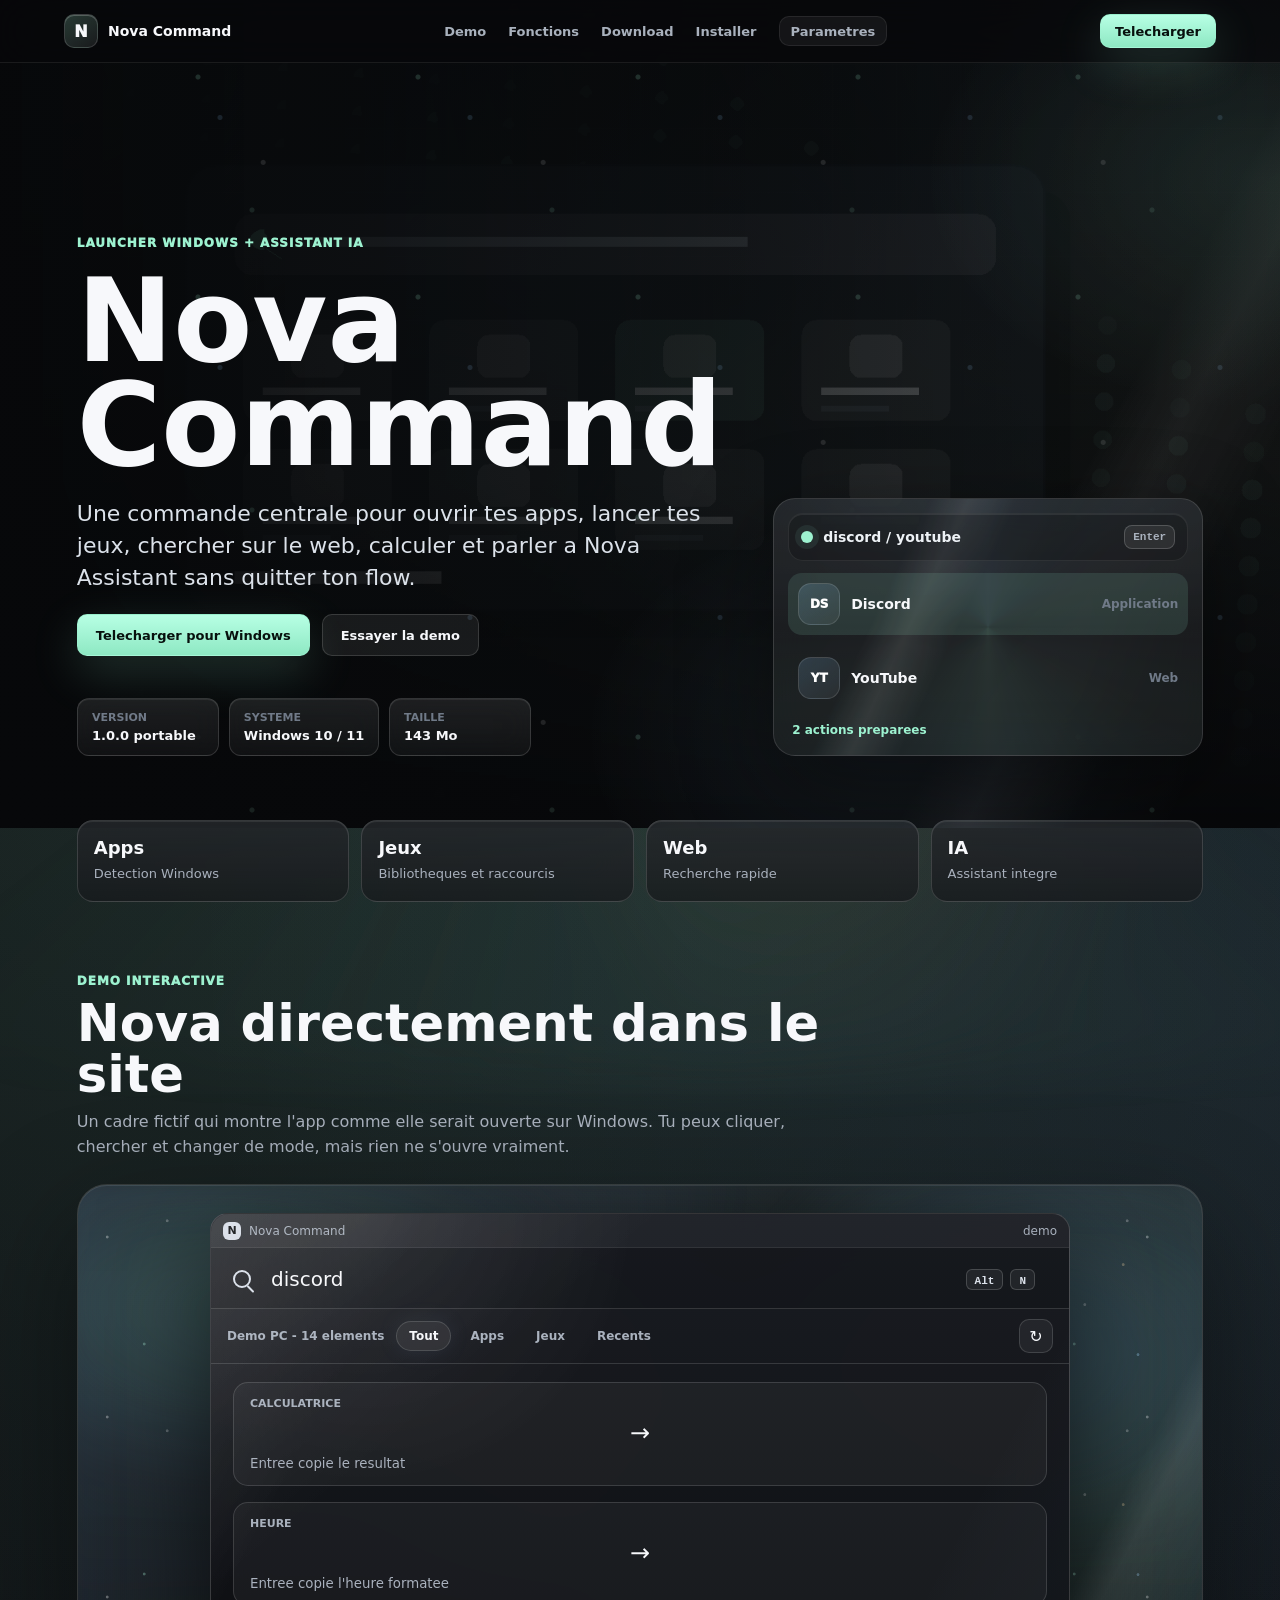
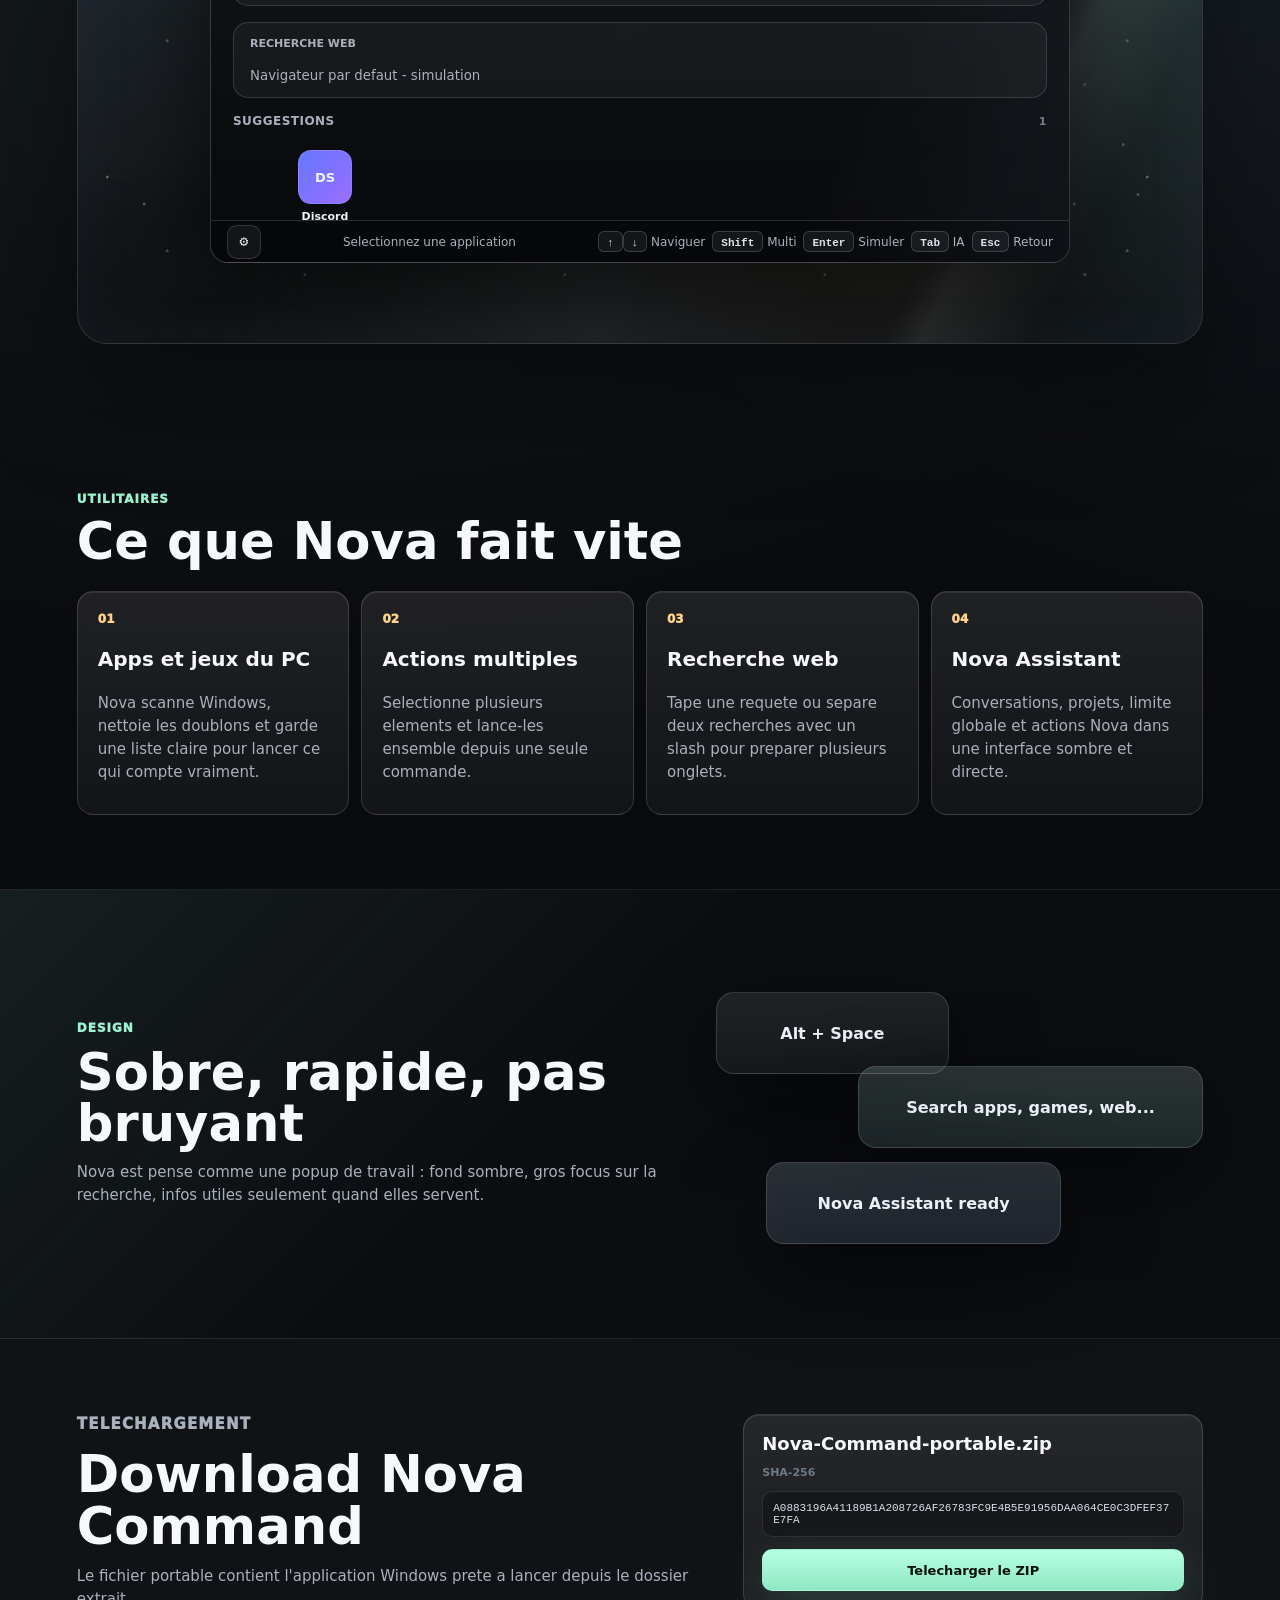
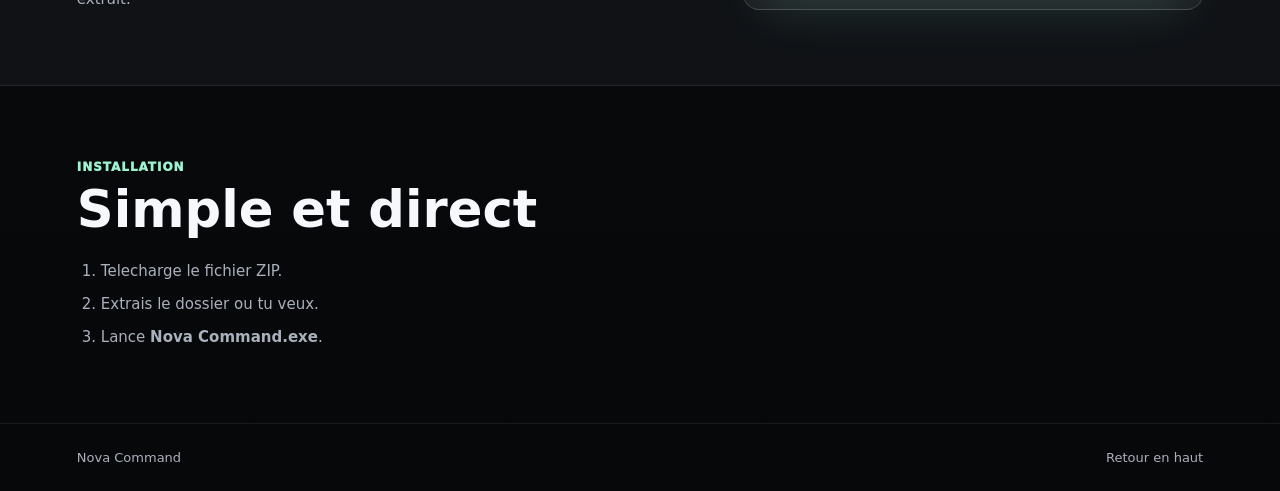
==== index.html @ ee14d62e "Add files via upload" ====
<!doctype html>
<html lang="fr">
  <head>
    <meta charset="utf-8">
    <meta name="viewport" content="width=device-width, initial-scale=1">
    <title>Nova Command - Launcher IA pour Windows</title>
    <meta name="description" content="Telecharge Nova Command, un launcher Windows sombre et rapide avec recherche d'apps, jeux, calculs, web et assistant IA.">
    <meta name="keywords" content="Nova Command, Nova Commande, nova commande, launcher Windows, Raycast Windows, assistant IA Windows, telecharger Nova Command">
    <meta name="author" content="Loic">
    <meta name="robots" content="index, follow">
    <link rel="canonical" href="https://strideur.github.io/">
    <link rel="stylesheet" href="styles.css">
    <meta property="og:type" content="website">
    <meta property="og:title" content="Nova Command - Launcher IA pour Windows">
    <meta property="og:description" content="Un raccourci Windows pour ouvrir tes apps, jeux, recherches web, calculs et commandes IA depuis une interface noire ultra rapide.">
    <meta property="og:image" content="https://strideur.github.io/assets/nova-command-preview.png">
    <meta property="og:url" content="https://strideur.github.io/">
    <meta name="twitter:card" content="summary_large_image">
    <meta name="theme-color" content="#08090b">
    <script type="application/ld+json">
      {
        "@context": "https://schema.org",
        "@type": "SoftwareApplication",
        "name": "Nova Command",
        "alternateName": "Nova Commande",
        "applicationCategory": "UtilitiesApplication",
        "operatingSystem": "Windows 10, Windows 11",
        "description": "Launcher Windows sombre avec recherche d'applications, jeux, calculatrice, recherche web et assistant IA.",
        "downloadUrl": "https://github.com/strideur/strideur.github.io/releases/download/v1.0.0/Nova-Command-portable.zip",
        "softwareVersion": "1.0.0",
        "author": {
          "@type": "Person",
          "name": "Loic"
        },
        "offers": {
          "@type": "Offer",
          "price": "0",
          "priceCurrency": "EUR"
        }
      }
    </script>
  </head>
  <body>
    <header class="topbar">
      <a class="brand" href="#top" aria-label="Nova Command">
        <span>N</span>
        <strong>Nova Command</strong>
      </a>
      <nav aria-label="Navigation principale">
        <a href="#demo" data-site-i18n="navDemo">Demo</a>
        <a href="#features" data-site-i18n="navFeatures">Fonctions</a>
        <a href="#download" data-site-i18n="navDownload">Download</a>
        <a href="#install" data-site-i18n="navInstall">Installer</a>
        <button id="site-settings-button" class="site-settings-button" type="button" data-site-i18n="navSettings">Parametres</button>
      </nav>
      <a class="top-download" href="https://github.com/strideur/strideur.github.io/releases/download/v1.0.0/Nova-Command-portable.zip" data-site-i18n="topDownload">Telecharger</a>
    </header>

    <aside id="site-settings-panel" class="site-settings-panel" hidden aria-label="Parametres du site">
      <div class="site-settings-card">
        <header>
          <div>
            <strong data-site-i18n="siteSettingsTitle">Parametres du site</strong>
            <span data-site-i18n="siteSettingsSub">Change uniquement la langue du site.</span>
          </div>
          <button id="site-settings-close" type="button" aria-label="Fermer">&times;</button>
        </header>
        <div class="site-language-grid">
          <button class="is-selected" type="button" data-site-locale="fr">Francais <span>FR</span></button>
          <button type="button" data-site-locale="en">English <span>EN</span></button>
          <button type="button" data-site-locale="es">Espanol <span>ES</span></button>
          <button type="button" data-site-locale="de">Deutsch <span>DE</span></button>
          <button type="button" data-site-locale="it">Italiano <span>IT</span></button>
          <button type="button" data-site-locale="pt">Portugues <span>PT</span></button>
          <button type="button" data-site-locale="nl">Nederlands <span>NL</span></button>
        </div>
      </div>
    </aside>

    <main id="top">
      <section class="hero" aria-labelledby="hero-title">
        <img class="hero-image" src="assets/nova-command-preview.png" alt="Apercu de Nova Command sur Windows">
        <div class="hero-shade"></div>
        <div class="hero-grid">
          <div class="hero-content">
            <p class="eyebrow">Launcher Windows + Assistant IA</p>
            <h1 id="hero-title">Nova Command</h1>
            <p class="hero-copy" data-site-i18n="heroCopy">Une commande centrale pour ouvrir tes apps, lancer tes jeux, chercher sur le web, calculer et parler a Nova Assistant sans quitter ton flow.</p>
            <div class="hero-actions">
              <a class="primary-action" href="https://github.com/strideur/strideur.github.io/releases/download/v1.0.0/Nova-Command-portable.zip" data-site-i18n="downloadWindows">Telecharger pour Windows</a>
              <a class="secondary-action" href="#demo" data-site-i18n="tryDemo">Essayer la demo</a>
            </div>
            <dl class="hero-facts" aria-label="Informations de telechargement">
              <div>
                <dt data-site-i18n="factVersion">Version</dt>
                <dd>1.0.0 portable</dd>
              </div>
              <div>
                <dt data-site-i18n="factSystem">Systeme</dt>
                <dd>Windows 10 / 11</dd>
              </div>
              <div>
                <dt data-site-i18n="factSize">Taille</dt>
                <dd>143 Mo</dd>
              </div>
            </dl>
          </div>

          <div class="floating-preview" aria-hidden="true">
            <div class="preview-search">
              <span></span>
              <p>discord / youtube</p>
              <kbd>Enter</kbd>
            </div>
            <div class="preview-row active">
              <i>DS</i>
              <strong>Discord</strong>
              <small>Application</small>
            </div>
            <div class="preview-row">
              <i>YT</i>
              <strong>YouTube</strong>
              <small>Web</small>
            </div>
            <div class="preview-note">2 actions preparees</div>
          </div>
        </div>
      </section>

      <section class="trust-strip" aria-label="Points forts">
        <div>
          <strong>Apps</strong>
          <span>Detection Windows</span>
        </div>
        <div>
          <strong>Jeux</strong>
          <span>Bibliotheques et raccourcis</span>
        </div>
        <div>
          <strong>Web</strong>
          <span>Recherche rapide</span>
        </div>
        <div>
          <strong>IA</strong>
          <span>Assistant integre</span>
        </div>
      </section>

      <section id="demo" class="demo-section" aria-labelledby="demo-title">
        <div class="section-heading">
          <p class="eyebrow">Demo interactive</p>
          <h2 id="demo-title" data-site-i18n="demoTitle">Nova directement dans le site</h2>
          <p data-site-i18n="demoBody">Un cadre fictif qui montre l'app comme elle serait ouverte sur Windows. Tu peux cliquer, chercher et changer de mode, mais rien ne s'ouvre vraiment.</p>
        </div>

        <div class="nova-live-demo" id="nova-demo" data-theme="graphite">
          <main class="launcher mock-launcher" aria-label="Nova Command demo">
            <header class="windowbar">
              <div class="window-title">
                <span class="mark">N</span>
                <span>Nova Command</span>
              </div>
              <span class="drag-hint">demo</span>
            </header>

            <section class="searchbar">
              <span class="search-glyph" aria-hidden="true"></span>
              <input id="demo-search" type="search" autocomplete="off" spellcheck="false" value="discord" aria-label="Rechercher dans la demo">
              <button id="demo-ai-provider" class="ai-provider-button" type="button" hidden>
                <span>Modele IA</span>
                <strong>Nova Assistant</strong>
              </button>
              <span class="shortcut-keys"><kbd>Alt</kbd><kbd>N</kbd></span>
            </section>

            <nav class="toolbar" aria-label="Filtres demo">
              <div id="demo-status" class="status">Demo PC - 24 elements</div>
              <div class="tabs">
                <button class="tab is-active" type="button" data-view="all">Tout</button>
                <button class="tab" type="button" data-view="app">Apps</button>
                <button class="tab" type="button" data-view="game">Jeux</button>
                <button class="tab" type="button" data-view="recent">Recents</button>
              </div>
              <button id="demo-refresh" class="refresh" type="button" title="Rescanner la demo" aria-label="Rescanner">&#8635;</button>
            </nav>

            <section class="content">
              <div id="demo-calc-card" class="answer-card calc-card" hidden>
                <span class="answer-kicker" data-demo-i18n="calculator">Calculator</span>
                <div class="answer-row">
                  <strong id="demo-calc-expression"></strong>
                  <span>&rarr;</span>
                  <strong id="demo-calc-result"></strong>
                </div>
                <small data-demo-i18n="calcHint">Entree copie le resultat</small>
              </div>

              <div id="demo-time-card" class="answer-card time-card" hidden>
                <span class="answer-kicker" data-demo-i18n="timeTitle">Heure</span>
                <div class="answer-row">
                  <strong id="demo-time-expression"></strong>
                  <span>&rarr;</span>
                  <strong id="demo-time-result"></strong>
                </div>
                <small data-demo-i18n="timeHint">Entree copie l'heure formatee</small>
              </div>

              <button id="demo-web-card" class="answer-card web-card" type="button" hidden>
                <span class="answer-kicker" data-demo-i18n="webSearch">Recherche web</span>
                <strong id="demo-web-query"></strong>
                <small data-demo-i18n="webBrowser">Navigateur par defaut - simulation</small>
              </button>

              <section id="demo-ai-panel" class="ai-panel" hidden>
                <header class="ai-panel-header">
                  <div>
                    <span class="answer-kicker" data-demo-i18n="aiMode">Mode IA</span>
                    <strong data-demo-i18n="aiIntro">Parle a Nova Assistant</strong>
                  </div>
                  <button id="demo-ai-reset" type="button" data-demo-i18n="newChat">Nouvelle discussion</button>
                </header>
                <div class="ai-workspace">
                  <aside class="ai-conversations" aria-label="Conversations demo">
                    <div class="ai-conversations-header">
                      <strong data-demo-i18n="projects">Projets</strong>
                      <button type="button">+</button>
                    </div>
                    <div class="ai-conversation-list">
                      <button class="ai-conversation is-active" type="button">
                        <strong>Demo Nova</strong>
                        <small>30j restants</small>
                      </button>
                      <button class="ai-conversation" type="button">
                        <strong>Actions web</strong>
                        <small>28j restants</small>
                      </button>
                    </div>
                  </aside>
                  <div id="demo-ai-messages" class="ai-messages" aria-live="polite">
                    <article class="ai-message assistant">
                      <strong>NOVA ASSISTANT</strong>
                      <p data-demo-i18n="aiWelcome">Je peux simuler l'ouverture d'apps, les recherches web et les reglages, sans toucher a ton PC.</p>
                    </article>
                  </div>
                </div>
                <div class="ai-limit ai-limit-floating">
                  <i aria-hidden="true"></i>
                  <span>Limite <strong>12/60</strong></span>
                </div>
              </section>

              <div id="demo-sections" class="sections"></div>
            </section>

            <footer class="bottombar">
              <button id="demo-settings-button" class="settings-button" title="Parametres" aria-label="Parametres" type="button">&#9881;</button>
              <span id="demo-selection-hint" data-demo-i18n="select">Selectionnez une application</span>
              <span class="bottombar-hints">
                <span><kbd>&uarr;</kbd><kbd>&darr;</kbd> Naviguer</span>
                <span><kbd>Shift</kbd> Multi</span>
                <span><kbd>Enter</kbd> Simuler</span>
                <span><kbd>Tab</kbd> IA</span>
                <span><kbd>Esc</kbd> Retour</span>
              </span>
              <span class="ai-bottombar-hints">
                <span>Ask AI <kbd>Enter</kbd></span>
                <span class="hint-separator">|</span>
                <span>Actions <kbd>Ctrl</kbd><kbd>K</kbd></span>
              </span>
            </footer>
          </main>

          <aside id="demo-settings-panel" class="settings-panel" hidden aria-label="Parametres demo">
            <nav class="settings-sidebar">
              <div class="settings-brand">
                <span class="mark">N</span>
                <div>
                  <strong>Parametres</strong>
                  <span>Nova Command</span>
                </div>
              </div>
              <button class="settings-nav-item is-active" data-settings-section="appearance" type="button">
                <span>Apparence</span>
                <small data-demo-i18n="appearanceSmall">Fond, cartes, icones</small>
              </button>
              <button class="settings-nav-item" data-settings-section="shortcuts" type="button">
                <span>Raccourcis</span>
                <small data-demo-i18n="shortcutsSmall">Ouverture et actions</small>
              </button>
              <button class="settings-nav-item" data-settings-section="language" type="button">
                <span>Langue</span>
                <small data-demo-i18n="languageSmall">Pays et traduction</small>
              </button>
            </nav>

            <section class="settings-main">
              <header class="settings-header">
                <div>
                  <strong id="demo-settings-title">Apparence</strong>
                  <span id="demo-settings-subtitle">Ajuste le style de cette demo.</span>
                </div>
                <button id="demo-settings-close" class="settings-close" aria-label="Fermer" type="button">&times;</button>
              </header>

              <div class="settings-page is-active" data-settings-page="appearance">
                <section class="settings-block">
                  <h2>Fond de la fenetre</h2>
                  <p>Ces reglages changent vraiment la demo, comme dans Nova.</p>
                  <div class="swatch-grid">
                    <button class="swatch-tile is-selected" style="--swatch:#101114" data-demo-theme="graphite" type="button">
                      <span></span>
                      <strong>Graphite</strong>
                    </button>
                    <button class="swatch-tile" style="--swatch:#111827" data-demo-theme="midnight" type="button">
                      <span></span>
                      <strong>Noir bleu</strong>
                    </button>
                    <button class="swatch-tile" style="--swatch:#171717" data-demo-theme="matte" type="button">
                      <span></span>
                      <strong>Mat</strong>
                    </button>
                  </div>
                </section>

                <section class="settings-block">
                  <h2>Cartes des applications</h2>
                  <div class="setting-row">
                    <label>Taille des icones</label>
                    <input id="demo-icon-size" type="range" min="46" max="72" value="54" aria-label="Taille des icones demo">
                  </div>
                  <div class="setting-row">
                    <label>Densite</label>
                    <div class="segmented">
                      <button data-demo-density="compact" type="button">Compact</button>
                      <button class="is-selected" data-demo-density="normal" type="button">Normal</button>
                      <button data-demo-density="large" type="button">Large</button>
                    </div>
                  </div>
                </section>
              </div>

              <div class="settings-page" data-settings-page="shortcuts">
                <section class="settings-block">
                  <h2>Ouverture rapide</h2>
                  <div class="shortcut-list">
                    <div><span>Afficher / masquer Nova</span><span class="shortcut-keys"><kbd>Alt</kbd><kbd>N</kbd></span><button type="button">Demo</button></div>
                    <div><span>Ouvrir la selection</span><span class="shortcut-keys"><kbd>Enter</kbd></span><button type="button">Demo</button></div>
                    <div><span>Retour accueil</span><span class="shortcut-keys"><kbd>Esc</kbd></span><button type="button">Demo</button></div>
                  </div>
                </section>
              </div>

              <div class="settings-page" data-settings-page="language">
                <section class="settings-block">
                  <h2 data-demo-i18n="autoLanguage">Langue automatique</h2>
                  <p id="demo-detected-language" data-demo-i18n="detectedLanguage">Langue detectee : Francais</p>
                  <button class="language-system-button is-selected" type="button" data-demo-locale="fr" data-demo-i18n="useSystemLanguage">Utiliser la langue du systeme</button>
                </section>
                <section class="settings-block">
                  <h2 data-demo-i18n="chooseLanguage">Choisir une langue</h2>
                  <input id="demo-language-search" class="language-search" type="search" autocomplete="off" spellcheck="false" placeholder="Rechercher une langue..." data-demo-placeholder="languageSearch">
                  <div id="demo-language-list" class="language-list" role="listbox" aria-label="Langues demo"></div>
                </section>
              </div>
            </section>
          </aside>

          <div id="demo-toast" class="toast" role="status" aria-live="polite"></div>
        </div>
      </section>

      <section id="features" class="section">
        <div class="section-heading">
          <p class="eyebrow">Utilitaires</p>
          <h2>Ce que Nova fait vite</h2>
        </div>
        <div class="feature-grid">
          <article>
            <span>01</span>
            <h3>Apps et jeux du PC</h3>
            <p>Nova scanne Windows, nettoie les doublons et garde une liste claire pour lancer ce qui compte vraiment.</p>
          </article>
          <article>
            <span>02</span>
            <h3>Actions multiples</h3>
            <p>Selectionne plusieurs elements et lance-les ensemble depuis une seule commande.</p>
          </article>
          <article>
            <span>03</span>
            <h3>Recherche web</h3>
            <p>Tape une requete ou separe deux recherches avec un slash pour preparer plusieurs onglets.</p>
          </article>
          <article>
            <span>04</span>
            <h3>Nova Assistant</h3>
            <p>Conversations, projets, limite globale et actions Nova dans une interface sombre et directe.</p>
          </article>
        </div>
      </section>

      <section class="showcase">
        <div class="showcase-copy">
          <p class="eyebrow">Design</p>
          <h2>Sobre, rapide, pas bruyant</h2>
          <p>Nova est pense comme une popup de travail : fond sombre, gros focus sur la recherche, infos utiles seulement quand elles servent.</p>
        </div>
        <div class="showcase-stack" aria-hidden="true">
          <div class="mini-panel panel-a">Alt + Space</div>
          <div class="mini-panel panel-b">Search apps, games, web...</div>
          <div class="mini-panel panel-c">Nova Assistant ready</div>
        </div>
      </section>

      <section id="download" class="download-band">
        <div>
          <p class="eyebrow">Telechargement</p>
          <h2>Download Nova Command</h2>
          <p>Le fichier portable contient l'application Windows prete a lancer depuis le dossier extrait.</p>
        </div>
        <div class="download-panel">
          <strong>Nova-Command-portable.zip</strong>
          <span>SHA-256</span>
          <code>A0883196A41189B1A208726AF26783FC9E4B5E91956DAA064CE0C3DFEF37E7FA</code>
          <a class="primary-action" href="https://github.com/strideur/strideur.github.io/releases/download/v1.0.0/Nova-Command-portable.zip">Telecharger le ZIP</a>
        </div>
      </section>

      <section id="install" class="section install">
        <div class="section-heading">
          <p class="eyebrow">Installation</p>
          <h2>Simple et direct</h2>
        </div>
        <ol>
          <li>Telecharge le fichier ZIP.</li>
          <li>Extrais le dossier ou tu veux.</li>
          <li>Lance <strong>Nova Command.exe</strong>.</li>
        </ol>
      </section>
    </main>

    <footer>
      <span>Nova Command</span>
      <a href="#top">Retour en haut</a>
    </footer>

    <script src="demo.js"></script>
  </body>
</html>
---- styles.css ----
:root {
  color-scheme: dark;
  --bg: #07080a;
  --bg-soft: #0d0f13;
  --panel: rgba(255, 255, 255, 0.065);
  --panel-strong: rgba(255, 255, 255, 0.11);
  --line: rgba(255, 255, 255, 0.14);
  --line-soft: rgba(255, 255, 255, 0.08);
  --text: #f7f8fb;
  --muted: #a9b1bd;
  --dim: #707a88;
  --mint: #9df2d0;
  --cyan: #8ecaff;
  --warm: #ffd38a;
  --danger: #ff7e9b;
  --shadow: 0 28px 90px rgba(0, 0, 0, 0.45);
}

* {
  box-sizing: border-box;
}

html {
  scroll-behavior: smooth;
}

body {
  margin: 0;
  overflow-x: hidden;
  background:
    radial-gradient(circle at 14% 12%, rgba(157, 242, 208, 0.14), transparent 31%),
    radial-gradient(circle at 86% 18%, rgba(142, 202, 255, 0.12), transparent 30%),
    linear-gradient(180deg, #08090b 0%, #0b0c10 46%, #07080a 100%);
  background-size: 150% 150%, 140% 140%, 100% 100%;
  color: var(--text);
  font-family: Inter, ui-sans-serif, system-ui, -apple-system, BlinkMacSystemFont, "Segoe UI", sans-serif;
  animation: siteAmbientShift 22s ease-in-out infinite alternate;
}

body::before {
  position: fixed;
  inset: 0;
  z-index: -1;
  pointer-events: none;
  content: "";
  background-image:
    linear-gradient(rgba(255, 255, 255, 0.025) 1px, transparent 1px),
    linear-gradient(90deg, rgba(255, 255, 255, 0.02) 1px, transparent 1px);
  background-size: 64px 64px;
  mask-image: linear-gradient(180deg, black, transparent 72%);
  animation: siteGridDrift 28s linear infinite;
}

body::after {
  position: fixed;
  inset: -20%;
  z-index: -1;
  pointer-events: none;
  content: "";
  background:
    radial-gradient(circle at 18% 22%, rgba(157, 242, 208, 0.12), transparent 22%),
    radial-gradient(circle at 74% 18%, rgba(142, 202, 255, 0.11), transparent 24%),
    radial-gradient(circle at 62% 72%, rgba(255, 211, 138, 0.08), transparent 24%),
    conic-gradient(from 120deg at 50% 45%, transparent 0deg, rgba(157, 242, 208, 0.06) 54deg, transparent 118deg, rgba(142, 202, 255, 0.07) 194deg, transparent 286deg, rgba(255, 211, 138, 0.05) 330deg, transparent 360deg);
  filter: blur(34px) saturate(1.22);
  opacity: 0.9;
  animation: siteColorWash 26s ease-in-out infinite alternate;
}

a {
  color: inherit;
  text-decoration: none;
}

button,
input {
  font: inherit;
}

.topbar {
  position: fixed;
  top: 0;
  left: 0;
  z-index: 10;
  display: flex;
  width: 100%;
  align-items: center;
  justify-content: space-between;
  gap: 18px;
  padding: 14px clamp(18px, 5vw, 64px);
  border-bottom: 1px solid rgba(255, 255, 255, 0.08);
  background: rgba(7, 8, 10, 0.72);
  backdrop-filter: blur(22px);
}

.brand,
.topbar nav,
.hero-actions,
.hero-facts,
footer {
  display: flex;
  align-items: center;
}

.brand {
  gap: 10px;
  min-width: max-content;
}

.brand span {
  display: grid;
  width: 34px;
  height: 34px;
  place-items: center;
  border: 1px solid var(--line);
  border-radius: 10px;
  background: linear-gradient(145deg, rgba(157, 242, 208, 0.22), rgba(255, 255, 255, 0.08));
  box-shadow: inset 0 1px rgba(255, 255, 255, 0.22);
  font-weight: 950;
}

.brand strong {
  font-size: 14px;
  letter-spacing: 0;
}

.topbar nav {
  gap: 22px;
  color: var(--muted);
  font-size: 13px;
  font-weight: 760;
}

.topbar nav a {
  transition: color 160ms ease;
}

.topbar nav a:hover {
  color: var(--text);
}

.site-settings-button {
  min-height: 30px;
  border: 1px solid var(--line-soft);
  border-radius: 10px;
  background: rgba(255, 255, 255, 0.055);
  color: var(--muted);
  cursor: pointer;
  padding: 0 11px;
  font-size: 13px;
  font-weight: 760;
}

.site-settings-button:hover,
.site-settings-button.is-active {
  border-color: rgba(157, 242, 208, 0.34);
  background: rgba(157, 242, 208, 0.1);
  color: var(--text);
}

.site-settings-panel {
  position: fixed;
  inset: 0;
  z-index: 30;
  display: grid;
  place-items: start end;
  padding: 74px clamp(18px, 5vw, 64px) 18px;
  background: rgba(0, 0, 0, 0.26);
  backdrop-filter: blur(10px);
}

.site-settings-panel[hidden] {
  display: none;
}

.site-settings-card {
  display: grid;
  width: min(380px, 100%);
  gap: 14px;
  border: 1px solid rgba(255, 255, 255, 0.16);
  border-radius: 18px;
  background:
    linear-gradient(145deg, rgba(255, 255, 255, 0.09), rgba(255, 255, 255, 0.04)),
    rgba(9, 11, 15, 0.94);
  box-shadow: var(--shadow);
  padding: 14px;
}

.site-settings-card header {
  display: flex;
  align-items: center;
  justify-content: space-between;
  gap: 14px;
}

.site-settings-card header div {
  display: grid;
  gap: 4px;
}

.site-settings-card header span {
  color: var(--muted);
  font-size: 12px;
}

.site-settings-card header button {
  display: grid;
  width: 34px;
  height: 34px;
  place-items: center;
  border: 1px solid var(--line);
  border-radius: 10px;
  background: rgba(255, 255, 255, 0.055);
  color: var(--text);
  cursor: pointer;
  font-size: 20px;
}

.site-language-grid {
  display: grid;
  gap: 8px;
}

.site-language-grid button {
  display: grid;
  grid-template-columns: minmax(0, 1fr) 34px;
  align-items: center;
  min-height: 42px;
  border: 1px solid rgba(255, 255, 255, 0.09);
  border-radius: 12px;
  background: rgba(255, 255, 255, 0.045);
  color: var(--text);
  cursor: pointer;
  padding: 0 11px;
  text-align: left;
  font-weight: 820;
}

.site-language-grid span {
  color: var(--muted);
  font-size: 11px;
  text-align: right;
}

.site-language-grid button:hover,
.site-language-grid button.is-selected {
  border-color: rgba(157, 242, 208, 0.36);
  background: rgba(157, 242, 208, 0.1);
}

.top-download,
.primary-action,
.secondary-action {
  display: inline-flex;
  align-items: center;
  justify-content: center;
  min-height: 42px;
  border-radius: 10px;
  font-size: 13px;
  font-weight: 860;
  transition: transform 160ms ease, border-color 160ms ease, background 160ms ease;
}

.top-download:hover,
.primary-action:hover,
.secondary-action:hover {
  transform: translateY(-1px);
}

.top-download,
.primary-action {
  border: 1px solid rgba(157, 242, 208, 0.62);
  background: linear-gradient(180deg, #b7ffe4, #8ee8c3);
  color: #07100d;
  box-shadow: 0 16px 48px rgba(157, 242, 208, 0.18);
}

.top-download {
  min-height: 34px;
  padding: 0 14px;
}

.hero {
  position: relative;
  display: grid;
  min-height: 92vh;
  overflow: hidden;
  align-items: end;
  padding: 110px clamp(18px, 6vw, 80px) 56px;
}

.hero::before,
.hero::after {
  position: absolute;
  inset: 0;
  pointer-events: none;
  content: "";
}

.hero::before {
  z-index: 1;
  background:
    radial-gradient(520px 360px at 82% 18%, rgba(157, 242, 208, 0.16), transparent 64%),
    radial-gradient(460px 340px at 58% 74%, rgba(142, 202, 255, 0.14), transparent 66%),
    linear-gradient(118deg, transparent 0 38%, rgba(255, 255, 255, 0.09) 40%, transparent 43% 100%);
  background-size: 120% 120%, 120% 120%, 240% 100%;
  mix-blend-mode: screen;
  opacity: 0.56;
  animation: heroColorBreath 16s ease-in-out infinite alternate, heroShineSweep 9s ease-in-out infinite;
}

.hero::after {
  z-index: 1;
  background:
    radial-gradient(circle at 90% 35%, rgba(157, 242, 208, 0.42) 0 2px, transparent 3px),
    radial-gradient(circle at 88% 47%, rgba(142, 202, 255, 0.35) 0 2px, transparent 3px),
    radial-gradient(circle at 94% 58%, rgba(255, 255, 255, 0.28) 0 2px, transparent 3px),
    radial-gradient(circle at 84% 70%, rgba(157, 242, 208, 0.28) 0 2px, transparent 3px),
    linear-gradient(126deg, transparent 0 65%, rgba(157, 242, 208, 0.18) 66%, transparent 68% 100%);
  background-size: 220px 220px, 250px 250px, 280px 280px, 300px 300px, 260% 100%;
  opacity: 0.38;
  mix-blend-mode: screen;
  animation: heroParticlesDrift 20s linear infinite, heroMeteorSweep 8s ease-in-out infinite;
}

.hero-image {
  position: absolute;
  inset: 0;
  width: 100%;
  height: 100%;
  object-fit: cover;
  object-position: center;
  opacity: 0.52;
  filter: saturate(1.08) contrast(1.08);
}

.hero-shade {
  position: absolute;
  inset: 0;
  background:
    linear-gradient(90deg, rgba(7, 8, 10, 0.98) 0%, rgba(7, 8, 10, 0.74) 46%, rgba(7, 8, 10, 0.38) 100%),
    linear-gradient(0deg, rgba(7, 8, 10, 0.98) 0%, transparent 42%);
}

.hero-grid {
  position: relative;
  z-index: 2;
  display: grid;
  grid-template-columns: minmax(0, 760px) minmax(320px, 480px);
  gap: clamp(24px, 5vw, 72px);
  align-items: end;
}

.hero-content {
  display: grid;
  gap: 20px;
}

.eyebrow {
  margin: 0;
  color: var(--mint);
  font-size: 12px;
  font-weight: 930;
  letter-spacing: 0.08em;
  text-transform: uppercase;
}

h1,
h2,
h3,
p {
  margin: 0;
}

h1 {
  max-width: 860px;
  font-size: clamp(58px, 9vw, 122px);
  line-height: 0.9;
  letter-spacing: 0;
}

.hero-copy {
  max-width: 660px;
  color: #dce2ea;
  font-size: clamp(17px, 2vw, 22px);
  line-height: 1.46;
}

.hero-actions {
  flex-wrap: wrap;
  gap: 12px;
}

.primary-action,
.secondary-action {
  padding: 0 18px;
}

.secondary-action {
  border: 1px solid var(--line);
  background: rgba(255, 255, 255, 0.07);
  color: var(--text);
}

.secondary-action:hover {
  border-color: rgba(255, 255, 255, 0.24);
  background: rgba(255, 255, 255, 0.1);
}

.hero-facts {
  flex-wrap: wrap;
  gap: 10px;
  padding-top: 6px;
}

.hero-facts div,
.trust-strip div,
.floating-preview,
.demo-window,
.demo-sidebar,
.feature-grid article,
.download-panel,
.mini-panel {
  border: 1px solid var(--line);
  background: linear-gradient(180deg, rgba(255, 255, 255, 0.09), rgba(255, 255, 255, 0.045));
  box-shadow: inset 0 1px rgba(255, 255, 255, 0.08);
}

.hero-facts div {
  min-width: 142px;
  padding: 12px 14px;
  border-radius: 12px;
  backdrop-filter: blur(14px);
}

.hero-facts dt {
  color: var(--dim);
  font-size: 11px;
  font-weight: 850;
  text-transform: uppercase;
}

.hero-facts dd {
  margin: 4px 0 0;
  color: var(--text);
  font-size: 13px;
  font-weight: 820;
}

.floating-preview {
  position: relative;
  display: grid;
  gap: 12px;
  width: min(100%, 430px);
  justify-self: end;
  padding: 14px;
  border-radius: 22px;
  background-color: rgba(10, 12, 16, 0.68);
  box-shadow: var(--shadow);
  backdrop-filter: blur(24px);
  transform: translateY(-16px);
  overflow: hidden;
  animation: previewFloat 7s ease-in-out infinite;
}

.floating-preview::before {
  position: absolute;
  inset: -40%;
  pointer-events: none;
  background:
    conic-gradient(from 90deg, transparent, rgba(157, 242, 208, 0.2), transparent, rgba(142, 202, 255, 0.18), transparent),
    linear-gradient(115deg, transparent 0 38%, rgba(255, 255, 255, 0.22) 42%, transparent 47% 100%);
  content: "";
  opacity: 0.46;
  mix-blend-mode: screen;
  animation: previewLiquidSpin 14s linear infinite;
}

.floating-preview > * {
  position: relative;
  z-index: 1;
}

.preview-search {
  display: flex;
  align-items: center;
  gap: 10px;
  min-height: 48px;
  padding: 0 12px;
  border: 1px solid var(--line-soft);
  border-radius: 15px;
  background: rgba(0, 0, 0, 0.2);
  box-shadow: inset 0 1px rgba(255, 255, 255, 0.08);
}

.preview-search span,
.demo-orb {
  width: 12px;
  height: 12px;
  flex: 0 0 auto;
  border-radius: 999px;
  background: var(--mint);
  box-shadow: 0 0 0 6px rgba(157, 242, 208, 0.08);
  animation: orbPulse 2.4s ease-in-out infinite;
}

.preview-search p {
  flex: 1;
  color: #eef2f6;
  font-size: 14px;
  font-weight: 780;
}

kbd {
  min-width: 38px;
  padding: 5px 8px;
  border: 1px solid rgba(255, 255, 255, 0.18);
  border-radius: 8px;
  background: rgba(255, 255, 255, 0.08);
  color: var(--muted);
  font-size: 11px;
  font-weight: 820;
  text-align: center;
}

.preview-row {
  display: grid;
  grid-template-columns: 42px 1fr auto;
  gap: 11px;
  align-items: center;
  padding: 10px;
  border-radius: 14px;
  transition: transform 180ms ease, background 180ms ease;
}

.preview-row.active {
  background: rgba(157, 242, 208, 0.12);
  animation: activeRowBreath 3s ease-in-out infinite;
}

.preview-row i,
.demo-icon {
  display: grid;
  width: 42px;
  height: 42px;
  place-items: center;
  border: 1px solid rgba(255, 255, 255, 0.13);
  border-radius: 13px;
  background: linear-gradient(145deg, rgba(142, 202, 255, 0.18), rgba(255, 255, 255, 0.06));
  color: white;
  font-size: 12px;
  font-style: normal;
  font-weight: 930;
}

.preview-row strong {
  font-size: 14px;
}

.preview-row small,
.preview-note {
  color: var(--dim);
  font-size: 12px;
  font-weight: 780;
}

.preview-note {
  padding: 2px 4px 4px;
  color: var(--mint);
}

.trust-strip {
  display: grid;
  grid-template-columns: repeat(4, minmax(0, 1fr));
  gap: 12px;
  padding: 18px clamp(18px, 6vw, 80px) 0;
  transform: translateY(-26px);
}

.trust-strip div {
  display: grid;
  gap: 4px;
  min-height: 82px;
  padding: 16px;
  border-radius: 16px;
  background-color: rgba(10, 12, 16, 0.76);
  backdrop-filter: blur(18px);
}

.trust-strip strong {
  font-size: 18px;
}

.trust-strip span {
  color: var(--muted);
  font-size: 13px;
}

.section,
.demo-section,
.download-band,
.showcase {
  padding: 74px clamp(18px, 6vw, 80px);
}

.section-heading {
  display: grid;
  max-width: 760px;
  gap: 10px;
  margin-bottom: 24px;
}

.section-heading p:not(.eyebrow) {
  color: var(--muted);
  line-height: 1.55;
}

h2 {
  font-size: clamp(31px, 4vw, 56px);
  line-height: 1;
  letter-spacing: 0;
}

.demo-section {
  padding-top: 46px;
}

.app-demo-frame {
  overflow: hidden;
  border: 1px solid rgba(255, 255, 255, 0.18);
  border-radius: 26px;
  background:
    linear-gradient(180deg, rgba(255, 255, 255, 0.1), rgba(255, 255, 255, 0.045)),
    rgba(9, 11, 15, 0.86);
  box-shadow: var(--shadow);
  backdrop-filter: blur(24px);
}

.app-titlebar,
.app-demo-footer {
  display: flex;
  min-height: 46px;
  align-items: center;
  gap: 12px;
  padding: 0 16px;
  border-bottom: 1px solid var(--line-soft);
}

.app-titlebar strong {
  font-size: 13px;
  font-weight: 900;
}

.app-titlebar small {
  margin-left: auto;
  color: var(--dim);
  font-size: 12px;
  font-weight: 800;
}

.window-dots {
  display: flex;
  gap: 7px;
}

.window-dots span {
  width: 10px;
  height: 10px;
  border-radius: 999px;
  background: rgba(255, 255, 255, 0.26);
}

.window-dots span:first-child {
  background: var(--danger);
}

.window-dots span:nth-child(2) {
  background: var(--warm);
}

.window-dots span:nth-child(3) {
  background: var(--mint);
}

.app-demo-body {
  display: grid;
  grid-template-columns: 174px minmax(0, 1fr) 286px;
  min-height: 620px;
}

.app-demo-nav {
  display: grid;
  align-content: start;
  gap: 8px;
  padding: 14px;
  border-right: 1px solid var(--line-soft);
  background: rgba(0, 0, 0, 0.16);
}

.demo-tab {
  display: flex;
  min-height: 44px;
  align-items: center;
  gap: 10px;
  border: 0;
  border-radius: 13px;
  background: transparent;
  color: var(--muted);
  cursor: pointer;
  font-weight: 860;
  text-align: left;
  padding: 0 11px;
}

.demo-tab span {
  display: grid;
  width: 28px;
  height: 28px;
  place-items: center;
  border: 1px solid var(--line-soft);
  border-radius: 9px;
  background: rgba(255, 255, 255, 0.06);
  color: var(--text);
  font-size: 11px;
  font-weight: 920;
}

.demo-tab:hover,
.demo-tab.active {
  background: rgba(255, 255, 255, 0.08);
  color: var(--text);
}

.demo-tab.active span {
  background: rgba(157, 242, 208, 0.16);
  color: var(--mint);
}

.app-demo-main {
  display: grid;
  grid-template-rows: auto auto 1fr;
  min-width: 0;
}

.app-search-row {
  display: flex;
  align-items: center;
  gap: 12px;
  min-height: 76px;
  padding: 14px 18px;
  border-bottom: 1px solid var(--line-soft);
}

.app-search-row input {
  width: 100%;
  min-width: 0;
  border: 0;
  outline: 0;
  background: transparent;
  color: var(--text);
  font-size: clamp(19px, 2.2vw, 27px);
  font-weight: 760;
}

.app-meta-row {
  display: flex;
  align-items: center;
  justify-content: space-between;
  gap: 14px;
  padding: 12px 18px;
  border-bottom: 1px solid var(--line-soft);
  color: var(--dim);
  font-size: 12px;
  font-weight: 850;
  text-transform: uppercase;
}

.app-meta-row strong {
  color: var(--mint);
}

.app-result-grid {
  display: grid;
  grid-template-columns: repeat(4, minmax(112px, 1fr));
  align-content: start;
  gap: 12px;
  padding: 18px;
}

.app-card {
  display: grid;
  min-height: 138px;
  align-content: start;
  justify-items: center;
  gap: 9px;
  border: 1px solid transparent;
  border-radius: 17px;
  background: rgba(255, 255, 255, 0.045);
  color: var(--text);
  cursor: pointer;
  padding: 14px 10px;
  text-align: center;
  transition: transform 150ms ease, border-color 150ms ease, background 150ms ease;
}

.app-card:hover,
.app-card.active {
  border-color: rgba(157, 242, 208, 0.34);
  background: rgba(157, 242, 208, 0.1);
  transform: translateY(-2px);
}

.app-card-icon,
.detail-icon {
  display: grid;
  width: 54px;
  height: 54px;
  place-items: center;
  border: 1px solid rgba(255, 255, 255, 0.14);
  border-radius: 16px;
  background:
    linear-gradient(145deg, var(--card-a, rgba(142, 202, 255, 0.28)), var(--card-b, rgba(255, 255, 255, 0.07))),
    rgba(255, 255, 255, 0.06);
  box-shadow: inset 0 1px rgba(255, 255, 255, 0.2);
  color: white;
  font-size: 14px;
  font-weight: 940;
}

.app-card strong {
  width: 100%;
  overflow: hidden;
  font-size: 13px;
  font-weight: 900;
  text-overflow: ellipsis;
  white-space: nowrap;
}

.app-card small {
  color: var(--dim);
  font-size: 11px;
  font-weight: 760;
}

.app-detail-panel {
  display: grid;
  align-content: start;
  gap: 12px;
  padding: 18px;
  border-left: 1px solid var(--line-soft);
  background: rgba(0, 0, 0, 0.15);
}

.detail-icon {
  width: 72px;
  height: 72px;
  border-radius: 20px;
  font-size: 18px;
}

.app-detail-panel h3 {
  margin-top: 4px;
}

.app-detail-panel p {
  color: var(--muted);
  font-size: 13px;
}

.detail-list {
  display: grid;
  gap: 8px;
  margin-top: 8px;
}

.detail-list div {
  display: grid;
  gap: 3px;
  padding: 11px;
  border: 1px solid var(--line-soft);
  border-radius: 13px;
  background: rgba(255, 255, 255, 0.04);
}

.detail-list span {
  color: var(--dim);
  font-size: 11px;
  font-weight: 850;
  text-transform: uppercase;
}

.detail-list strong {
  font-size: 12px;
  line-height: 1.3;
}

.detail-actions {
  display: grid;
  grid-template-columns: 1fr 1fr;
  gap: 8px;
  margin-top: 6px;
}

.detail-actions button {
  min-height: 38px;
  border: 1px solid var(--line-soft);
  border-radius: 11px;
  background: rgba(255, 255, 255, 0.08);
  color: var(--text);
  cursor: pointer;
  font-size: 12px;
  font-weight: 850;
}

.detail-actions button:first-child {
  background: var(--mint);
  color: #07100d;
}

.app-demo-footer {
  justify-content: space-between;
  border-top: 1px solid var(--line-soft);
  border-bottom: 0;
  color: var(--dim);
  font-size: 12px;
  font-weight: 800;
}

.app-demo-footer p {
  color: var(--muted);
  text-align: center;
}

.demo-notes {
  display: grid;
  grid-template-columns: repeat(3, minmax(0, 1fr));
  gap: 12px;
  margin-top: 14px;
}

.demo-notes article {
  display: grid;
  gap: 7px;
  padding: 16px;
  border: 1px solid var(--line-soft);
  border-radius: 16px;
  background: rgba(255, 255, 255, 0.045);
}

.demo-notes strong {
  font-size: 14px;
}

.demo-notes p {
  color: var(--muted);
  font-size: 13px;
  line-height: 1.45;
}

.feature-grid {
  display: grid;
  grid-template-columns: repeat(4, minmax(0, 1fr));
  gap: 12px;
}

.feature-grid article {
  display: grid;
  gap: 12px;
  min-height: 224px;
  padding: 20px;
  border-radius: 16px;
  transition: transform 160ms ease, border-color 160ms ease;
}

.feature-grid article:hover {
  transform: translateY(-3px);
  border-color: rgba(157, 242, 208, 0.28);
}

.feature-grid span {
  color: var(--warm);
  font-size: 12px;
  font-weight: 930;
}

h3 {
  font-size: 20px;
  line-height: 1.1;
}

.feature-grid p,
.download-band p,
.install li,
.showcase-copy p:not(.eyebrow) {
  color: var(--muted);
  font-size: 15px;
  line-height: 1.55;
}

.showcase {
  display: grid;
  grid-template-columns: minmax(0, 0.86fr) minmax(280px, 0.74fr);
  gap: 28px;
  align-items: center;
  border-block: 1px solid var(--line-soft);
  background:
    linear-gradient(135deg, rgba(157, 242, 208, 0.08), transparent 44%),
    #0b0d11;
}

.showcase-copy {
  display: grid;
  gap: 12px;
  max-width: 620px;
}

.showcase-stack {
  position: relative;
  min-height: 300px;
}

.mini-panel {
  position: absolute;
  display: grid;
  place-items: center;
  min-height: 82px;
  border-radius: 18px;
  color: #eaf1f8;
  font-weight: 880;
  box-shadow: var(--shadow);
}

.panel-a {
  top: 28px;
  left: 4%;
  width: 46%;
}

.panel-b {
  top: 102px;
  right: 0;
  width: 68%;
  background-color: rgba(157, 242, 208, 0.08);
}

.panel-c {
  bottom: 20px;
  left: 14%;
  width: 58%;
  background-color: rgba(142, 202, 255, 0.08);
}

.download-band {
  display: grid;
  grid-template-columns: minmax(0, 1fr) minmax(300px, 460px);
  gap: 28px;
  align-items: center;
  border-bottom: 1px solid rgba(255, 255, 255, 0.09);
  background: #101216;
}

.download-band > div:first-child {
  display: grid;
  gap: 13px;
}

.download-panel {
  display: grid;
  gap: 12px;
  padding: 18px;
  border-radius: 16px;
}

.download-panel strong {
  font-size: 18px;
}

.download-panel span {
  color: var(--dim);
  font-size: 11px;
  font-weight: 900;
  text-transform: uppercase;
}

.download-panel code {
  overflow-wrap: anywhere;
  padding: 10px;
  border: 1px solid rgba(255, 255, 255, 0.1);
  border-radius: 10px;
  background: rgba(0, 0, 0, 0.28);
  color: #dce2ea;
  font-size: 11px;
}

.install ol {
  display: grid;
  max-width: 680px;
  gap: 10px;
  margin: 0;
  padding-left: 24px;
}

footer {
  justify-content: space-between;
  padding: 26px clamp(18px, 6vw, 80px);
  border-top: 1px solid rgba(255, 255, 255, 0.08);
  color: var(--muted);
  font-size: 13px;
}

@media (max-width: 1020px) {
  .hero-grid,
  .showcase,
  .download-band {
    grid-template-columns: 1fr;
  }

  .floating-preview {
    justify-self: start;
    transform: none;
  }

  .feature-grid,
  .trust-strip {
    grid-template-columns: repeat(2, minmax(0, 1fr));
  }

  .app-demo-body {
    grid-template-columns: 148px minmax(0, 1fr);
  }

  .app-detail-panel {
    display: none;
  }

  .app-result-grid {
    grid-template-columns: repeat(3, minmax(112px, 1fr));
  }
}

@media (max-width: 760px) {
  .topbar nav {
    display: none;
  }

  .hero {
    min-height: 90vh;
    padding-top: 92px;
  }

  .hero-shade {
    background:
      linear-gradient(0deg, rgba(7, 8, 10, 0.98) 0%, rgba(7, 8, 10, 0.78) 58%, rgba(7, 8, 10, 0.48) 100%);
  }

  .app-demo-body {
    grid-template-columns: 1fr;
    min-height: 0;
  }

  .app-demo-nav {
    grid-template-columns: repeat(5, minmax(0, 1fr));
    border-right: 0;
    border-bottom: 1px solid var(--line-soft);
  }

  .demo-tab {
    justify-content: center;
    text-align: center;
    padding: 0 4px;
    font-size: 12px;
  }

  .demo-tab span {
    display: none;
  }

  .app-result-grid {
    grid-template-columns: repeat(2, minmax(112px, 1fr));
  }

  .demo-notes {
    grid-template-columns: 1fr;
  }
}

@media (max-width: 560px) {
  .topbar {
    padding-inline: 14px;
  }

  .top-download {
    display: none;
  }

  .hero-actions a,
  .download-panel .primary-action {
    width: 100%;
  }

  .floating-preview {
    display: none;
  }

  .trust-strip,
  .feature-grid {
    grid-template-columns: 1fr;
  }

  .app-demo-frame {
    border-radius: 18px;
  }

  .app-titlebar small {
    display: none;
  }

  .app-demo-nav {
    grid-template-columns: repeat(3, minmax(0, 1fr));
  }

  .app-result-grid {
    grid-template-columns: 1fr 1fr;
    gap: 9px;
    padding: 12px;
  }

  .app-card {
    min-height: 124px;
  }

  .app-card-icon {
    width: 48px;
    height: 48px;
  }

  .app-demo-footer {
    display: none;
  }
}

.nova-live-demo {
  --surface: rgba(14, 15, 18, 0.96);
  --surface-2: rgba(25, 27, 32, 0.86);
  --line-hot: rgba(172, 186, 205, 0.42);
  --launcher-top: rgba(26, 28, 34, 0.98);
  --launcher-bottom: rgba(8, 9, 11, 0.98);
  --tile-size: 116px;
  --tile-min-height: 112px;
  --tile-icon-size: 54px;
  --tile-gap: 7px;
  --tile-idle: transparent;
  --tile-hover: rgba(255, 255, 255, 0.052);
  --tile-selected: rgba(143, 183, 255, 0.13);
  position: relative;
  display: grid;
  justify-items: center;
  min-height: 760px;
  overflow: hidden;
  padding: 28px;
  border: 1px solid rgba(255, 255, 255, 0.12);
  border-radius: 30px;
  background:
    radial-gradient(circle at 48% 30%, rgba(143, 183, 255, 0.13), transparent 35%),
    linear-gradient(180deg, rgba(255, 255, 255, 0.055), rgba(255, 255, 255, 0.022)),
    rgba(0, 0, 0, 0.24);
  box-shadow:
    inset 0 1px rgba(255, 255, 255, 0.1),
    inset 0 0 70px rgba(143, 183, 255, 0.05),
    0 42px 120px rgba(0, 0, 0, 0.42);
  font-family: "Segoe UI Variable", "Segoe UI", Inter, ui-sans-serif, system-ui, sans-serif;
  user-select: none;
  animation: novaDemoHue 18s ease-in-out infinite alternate;
}

.nova-live-demo::before,
.nova-live-demo::after {
  position: absolute;
  inset: -2px;
  pointer-events: none;
  content: "";
}

.nova-live-demo::before {
  z-index: 0;
  background:
    radial-gradient(520px 280px at 18% 18%, rgba(157, 242, 208, 0.2), transparent 62%),
    radial-gradient(440px 320px at 82% 22%, rgba(142, 202, 255, 0.2), transparent 64%),
    radial-gradient(360px 260px at 68% 82%, rgba(255, 211, 138, 0.13), transparent 62%),
    conic-gradient(from 150deg at 50% 50%, transparent 0deg, rgba(255, 255, 255, 0.1) 36deg, transparent 86deg, rgba(143, 183, 255, 0.13) 146deg, transparent 230deg, rgba(157, 242, 208, 0.11) 292deg, transparent 360deg);
  filter: blur(18px) saturate(1.25);
  opacity: 0.88;
  transform: scale(1.05);
  animation: novaLiquidAura 16s ease-in-out infinite alternate;
}

.nova-live-demo::after {
  z-index: 1;
  border-radius: inherit;
  background:
    linear-gradient(118deg, transparent 0 34%, rgba(255, 255, 255, 0.18) 35%, transparent 38% 100%),
    linear-gradient(126deg, transparent 0 64%, rgba(157, 242, 208, 0.28) 65%, transparent 67% 100%),
    linear-gradient(72deg, transparent 0 72%, rgba(142, 202, 255, 0.2) 73%, transparent 75% 100%),
    radial-gradient(circle at 12% 30%, rgba(255, 255, 255, 0.7) 0 1px, transparent 1.8px),
    radial-gradient(circle at 22% 70%, rgba(157, 242, 208, 0.75) 0 1px, transparent 1.8px),
    radial-gradient(circle at 38% 18%, rgba(255, 255, 255, 0.55) 0 1px, transparent 1.8px),
    radial-gradient(circle at 54% 78%, rgba(142, 202, 255, 0.75) 0 1px, transparent 1.8px),
    radial-gradient(circle at 74% 34%, rgba(255, 211, 138, 0.65) 0 1px, transparent 1.8px),
    radial-gradient(circle at 88% 64%, rgba(255, 255, 255, 0.55) 0 1px, transparent 1.8px);
  background-size:
    280% 100%,
    240% 100%,
    210% 100%,
    260px 180px,
    310px 230px,
    240px 210px,
    300px 220px,
    280px 240px,
    260px 190px;
  mix-blend-mode: screen;
  opacity: 0.46;
  animation: novaStarField 14s linear infinite, novaShootingLines 7s ease-in-out infinite;
}

.nova-live-demo .launcher,
.nova-live-demo .settings-panel,
.nova-live-demo .toast {
  z-index: 2;
}

.nova-live-demo .launcher {
  animation: novaLauncherGlow 10s ease-in-out infinite alternate;
}

.nova-live-demo .launcher::before {
  position: absolute;
  inset: 0;
  pointer-events: none;
  border-radius: inherit;
  background:
    linear-gradient(118deg, rgba(255, 255, 255, 0.14), transparent 18% 76%, rgba(143, 183, 255, 0.09)),
    radial-gradient(circle at 18% 0%, rgba(255, 255, 255, 0.12), transparent 28%);
  content: "";
  opacity: 0.58;
  mix-blend-mode: screen;
}

.nova-live-demo[data-theme="midnight"] {
  --launcher-top: rgba(17, 24, 39, 0.98);
  --launcher-bottom: rgba(4, 8, 18, 0.98);
  --line-hot: rgba(143, 183, 255, 0.52);
}

.nova-live-demo[data-theme="matte"] {
  --launcher-top: rgba(24, 24, 24, 0.98);
  --launcher-bottom: rgba(8, 8, 8, 0.98);
  --line-hot: rgba(220, 226, 235, 0.42);
}

.nova-live-demo.density-compact {
  --tile-size: 104px;
  --tile-min-height: 102px;
  --tile-gap: 5px;
}

.nova-live-demo.density-large {
  --tile-size: 128px;
  --tile-min-height: 124px;
  --tile-gap: 9px;
}

.nova-live-demo .launcher {
  position: relative;
  display: grid;
  grid-template-rows: 34px auto auto 1fr 42px;
  width: min(860px, 100%);
  height: 650px;
  overflow: hidden;
  border: 1px solid rgba(255, 255, 255, 0.18);
  border-radius: 18px;
  background:
    linear-gradient(140deg, rgba(255, 255, 255, 0.07), transparent 28%),
    linear-gradient(180deg, var(--launcher-top), var(--launcher-bottom));
  box-shadow: 0 32px 110px rgba(0, 0, 0, 0.68);
  color: var(--text);
  backdrop-filter: blur(28px);
}

.nova-live-demo .launcher.is-ai-mode {
  grid-template-rows: auto minmax(0, 1fr);
  background:
    radial-gradient(circle at 50% 42%, rgba(143, 183, 255, 0.12), transparent 34%),
    linear-gradient(140deg, rgba(255, 255, 255, 0.08), transparent 30%),
    linear-gradient(180deg, var(--launcher-top), var(--launcher-bottom));
}

.nova-live-demo .launcher.is-ai-mode .windowbar,
.nova-live-demo .launcher.is-ai-mode .toolbar,
.nova-live-demo .launcher.is-ai-mode .bottombar,
.nova-live-demo .launcher.is-ai-mode .sections,
.nova-live-demo .launcher.is-ai-mode .calc-card,
.nova-live-demo .launcher.is-ai-mode .time-card,
.nova-live-demo .launcher.is-ai-mode .web-card {
  display: none;
}

.nova-live-demo .launcher.is-ai-mode .content {
  display: grid;
  min-height: 0;
  padding: 0 18px;
  background: transparent;
}

.nova-live-demo .windowbar {
  display: flex;
  align-items: center;
  justify-content: space-between;
  padding: 0 12px;
  border-bottom: 1px solid rgba(255, 255, 255, 0.07);
  background: rgba(255, 255, 255, 0.035);
  color: var(--muted);
  font-size: 12px;
}

.nova-live-demo .window-title {
  display: inline-flex;
  align-items: center;
  gap: 8px;
}

.nova-live-demo .mark {
  display: grid;
  width: 18px;
  height: 18px;
  place-items: center;
  border-radius: 6px;
  background: #d7dde7;
  color: #0b0d10;
  font-size: 11px;
  font-weight: 900;
}

.nova-live-demo .searchbar {
  display: grid;
  grid-template-columns: 24px minmax(0, 1fr) auto auto;
  align-items: center;
  gap: 12px;
  padding: 18px 22px 16px;
  border-bottom: 1px solid var(--line);
  background: rgba(0, 0, 0, 0.12);
}

.nova-live-demo .search-glyph {
  position: relative;
  width: 18px;
  height: 18px;
  border: 2px solid #dce2eb;
  border-radius: 50%;
}

.nova-live-demo .search-glyph::after {
  position: absolute;
  right: -6px;
  bottom: -4px;
  width: 9px;
  height: 2px;
  border-radius: 2px;
  background: #dce2eb;
  content: "";
  transform: rotate(45deg);
}

.nova-live-demo .launcher.is-ai-mode .searchbar {
  border-bottom-color: var(--line);
  background:
    linear-gradient(90deg, rgba(143, 183, 255, 0.12), transparent 42%),
    rgba(0, 0, 0, 0.16);
}

.nova-live-demo .launcher.is-ai-mode .search-glyph {
  display: grid;
  width: 22px;
  height: 22px;
  place-items: center;
  border: 1px solid var(--line);
  border-radius: 6px;
  background: rgba(255, 255, 255, 0.07);
}

.nova-live-demo .launcher.is-ai-mode .search-glyph::after {
  display: none;
}

.nova-live-demo .launcher.is-ai-mode .search-glyph::before {
  color: var(--text);
  content: "\2190";
  font-size: 16px;
  font-weight: 900;
}

.nova-live-demo .searchbar input {
  width: 100%;
  min-width: 0;
  border: 0;
  outline: 0;
  background: transparent;
  color: var(--text);
  font-size: 20px;
  font-weight: 520;
}

.nova-live-demo .searchbar input::placeholder {
  color: #838b98;
}

.nova-live-demo .ai-provider-button {
  display: none;
  grid-template-columns: auto auto;
  align-items: center;
  gap: 7px;
  height: 34px;
  padding: 0 11px;
  border: 1px solid var(--line);
  border-radius: 10px;
  background: rgba(255, 255, 255, 0.055);
  color: var(--text);
}

.nova-live-demo .launcher.is-ai-mode .ai-provider-button {
  display: inline-grid;
}

.nova-live-demo .ai-provider-button span {
  color: var(--muted);
  font-size: 11px;
  font-weight: 750;
}

.nova-live-demo .ai-provider-button strong {
  font-size: 12px;
  font-weight: 850;
}

.nova-live-demo .toolbar {
  display: flex;
  align-items: center;
  gap: 12px;
  padding: 10px 16px;
  border-bottom: 1px solid var(--line);
}

.nova-live-demo .status {
  display: inline-flex;
  align-items: center;
  min-width: 155px;
  color: var(--muted);
  font-size: 12px;
  font-weight: 650;
}

.nova-live-demo .tabs {
  display: flex;
  flex: 1;
  min-width: 0;
  gap: 6px;
}

.nova-live-demo .tab {
  height: 30px;
  padding: 0 12px;
  border: 1px solid transparent;
  border-radius: 999px;
  background: transparent;
  color: var(--muted);
  font-size: 12px;
  font-weight: 650;
}

.nova-live-demo .tab:hover,
.nova-live-demo .tab.is-active {
  border-color: rgba(255, 255, 255, 0.14);
  background: rgba(255, 255, 255, 0.075);
  color: var(--text);
}

.nova-live-demo .tab.is-active {
  box-shadow: 0 0 24px rgba(143, 183, 255, 0.08);
  animation: demoActiveControlGlow 3.4s ease-in-out infinite;
}

.nova-live-demo .refresh,
.nova-live-demo .settings-button {
  display: grid;
  width: 34px;
  height: 34px;
  place-items: center;
  border: 1px solid var(--line);
  border-radius: 10px;
  background: rgba(255, 255, 255, 0.055);
  color: var(--text);
}

.nova-live-demo .content {
  min-height: 0;
  overflow: hidden auto;
  padding: 18px 22px 14px;
  scrollbar-color: #3c424d transparent;
  scrollbar-width: thin;
}

.nova-live-demo .sections {
  display: grid;
  gap: 22px;
}

.nova-live-demo .mock-section {
  display: grid;
  gap: 10px;
}

.nova-live-demo .section-header {
  display: flex;
  align-items: center;
  justify-content: space-between;
  color: var(--muted);
  font-size: 12px;
  font-weight: 800;
  letter-spacing: 0.04em;
  text-transform: uppercase;
}

.nova-live-demo .section-count {
  color: var(--dim);
  font-size: 11px;
}

.nova-live-demo .tile-grid {
  display: grid;
  grid-template-columns: repeat(6, var(--tile-size));
  justify-content: center;
  gap: 10px;
}

.nova-live-demo .tile {
  display: grid;
  justify-items: center;
  align-content: start;
  gap: var(--tile-gap);
  min-width: 0;
  min-height: var(--tile-min-height);
  padding: 11px 8px 9px;
  border: 1px solid transparent;
  border-radius: 14px;
  background: var(--tile-idle);
  color: var(--text);
  text-align: center;
}

.nova-live-demo .tile:hover,
.nova-live-demo .tile.is-selected {
  border-color: var(--line-hot);
  background: var(--tile-selected);
}

.nova-live-demo .tile {
  transition: transform 160ms ease, border-color 160ms ease, background 160ms ease, box-shadow 160ms ease;
}

.nova-live-demo .tile:hover {
  transform: translateY(-3px);
  box-shadow: 0 18px 36px rgba(0, 0, 0, 0.18);
}

.nova-live-demo .tile.is-selected .tile-icon,
.nova-live-demo .tile:hover .tile-icon {
  animation: demoIconGlow 2.8s ease-in-out infinite;
}

.nova-live-demo .tile-icon {
  position: relative;
  display: grid;
  width: var(--tile-icon-size);
  height: var(--tile-icon-size);
  place-items: center;
  overflow: hidden;
  border: 1px solid rgba(255, 255, 255, 0.11);
  border-radius: 13px;
  background:
    linear-gradient(135deg, var(--icon-a, rgba(143, 183, 255, 0.26)), var(--icon-b, rgba(255, 255, 255, 0.07))),
    rgba(255, 255, 255, 0.07);
  color: #eef3fb;
  font-size: 13px;
  font-weight: 850;
}

.nova-live-demo .tile-icon::after {
  position: absolute;
  inset: 0;
  border-radius: inherit;
  background: linear-gradient(120deg, transparent 0 38%, rgba(255, 255, 255, 0.28) 44%, transparent 52% 100%);
  content: "";
  opacity: 0;
  transform: translateX(-80%);
  transition: opacity 160ms ease;
}

.nova-live-demo .tile:hover .tile-icon::after,
.nova-live-demo .tile.is-selected .tile-icon::after {
  opacity: 1;
  animation: demoIconSweep 1.8s ease-in-out infinite;
}

.nova-live-demo .tile-label,
.nova-live-demo .tile-source {
  display: -webkit-box;
  overflow: hidden;
  width: 100%;
  -webkit-box-orient: vertical;
}

.nova-live-demo .tile-label {
  min-height: 2.35em;
  color: #edf1f6;
  font-size: 11px;
  font-weight: 650;
  line-height: 1.18;
  -webkit-line-clamp: 2;
}

.nova-live-demo .tile-source {
  color: var(--dim);
  font-size: 10px;
  line-height: 1.15;
  -webkit-line-clamp: 1;
}

.nova-live-demo .answer-card {
  display: grid;
  width: 100%;
  gap: 9px;
  margin-bottom: 16px;
  padding: 14px 16px;
  border: 1px solid var(--line);
  border-radius: 15px;
  background: rgba(255, 255, 255, 0.045);
  color: var(--text);
  text-align: left;
}

.nova-live-demo .answer-kicker {
  color: var(--muted);
  font-size: 11px;
  font-weight: 900;
  text-transform: uppercase;
}

.nova-live-demo .answer-row {
  display: grid;
  grid-template-columns: 1fr auto 1fr;
  align-items: center;
  gap: 16px;
  font-size: 24px;
  text-align: center;
}

.nova-live-demo .answer-card small {
  color: var(--muted);
}

.nova-live-demo .ai-panel {
  position: relative;
  display: grid;
  min-height: 510px;
  grid-template-rows: auto 1fr;
  gap: 12px;
  padding: 14px 0 54px;
}

.nova-live-demo .ai-panel[hidden] {
  display: none;
}

.nova-live-demo .ai-panel-header {
  display: flex;
  justify-content: space-between;
  gap: 12px;
}

.nova-live-demo .ai-panel-header button,
.nova-live-demo .ai-conversations-header button {
  border: 1px solid var(--line);
  border-radius: 10px;
  background: rgba(255, 255, 255, 0.06);
  color: var(--text);
  font-size: 12px;
  font-weight: 800;
  padding: 7px 10px;
}

.nova-live-demo .ai-workspace {
  display: grid;
  grid-template-columns: 210px minmax(0, 1fr);
  gap: 12px;
  min-height: 0;
}

.nova-live-demo .ai-conversations,
.nova-live-demo .ai-messages {
  border: 1px solid var(--line);
  border-radius: 15px;
  background: rgba(255, 255, 255, 0.035);
}

.nova-live-demo .ai-conversations {
  display: grid;
  grid-template-rows: auto 1fr;
  overflow: hidden;
}

.nova-live-demo .ai-conversations-header {
  display: flex;
  align-items: center;
  justify-content: space-between;
  padding: 12px;
  border-bottom: 1px solid var(--line);
}

.nova-live-demo .ai-conversation-list {
  display: grid;
  align-content: start;
  gap: 8px;
  padding: 10px;
}

.nova-live-demo .ai-conversation {
  display: grid;
  gap: 3px;
  min-height: 48px;
  padding: 9px;
  border: 1px solid transparent;
  border-radius: 11px;
  background: transparent;
  color: var(--text);
  text-align: left;
}

.nova-live-demo .ai-conversation.is-active {
  border-color: var(--line-hot);
  background: rgba(143, 183, 255, 0.12);
}

.nova-live-demo .ai-conversation small {
  color: var(--dim);
}

.nova-live-demo .ai-messages {
  display: grid;
  align-content: start;
  gap: 12px;
  overflow: auto;
  padding: 14px;
}

.nova-live-demo .ai-message {
  display: grid;
  gap: 8px;
  max-width: 78%;
  padding: 14px;
  border: 1px solid var(--line);
  border-radius: 15px;
  background: rgba(255, 255, 255, 0.045);
}

.nova-live-demo .ai-message.user {
  justify-self: end;
  background: rgba(143, 183, 255, 0.16);
}

.nova-live-demo .ai-message strong {
  color: var(--muted);
  font-size: 11px;
  font-weight: 900;
}

.nova-live-demo .ai-message p {
  color: var(--text);
  font-size: 13px;
  line-height: 1.45;
}

.nova-live-demo .ai-limit {
  position: absolute;
  right: 0;
  bottom: 8px;
  display: flex;
  align-items: center;
  gap: 9px;
  color: var(--muted);
  font-size: 12px;
}

.nova-live-demo .ai-limit i {
  width: 32px;
  height: 32px;
  border: 4px solid rgba(255, 255, 255, 0.18);
  border-top-color: #fff;
  border-radius: 50%;
}

.nova-live-demo .bottombar {
  display: flex;
  align-items: center;
  justify-content: space-between;
  gap: 12px;
  padding: 0 16px;
  border-top: 1px solid var(--line);
  background: rgba(0, 0, 0, 0.2);
  color: var(--muted);
  font-size: 12px;
}

.nova-live-demo .bottombar-hints,
.nova-live-demo .ai-bottombar-hints,
.nova-live-demo .shortcut-keys {
  display: inline-flex;
  align-items: center;
  gap: 7px;
}

.nova-live-demo .launcher.is-ai-mode .bottombar-hints {
  display: none;
}

.nova-live-demo .launcher:not(.is-ai-mode) .ai-bottombar-hints {
  display: none;
}

.nova-live-demo kbd {
  display: inline-grid;
  min-width: 23px;
  height: 21px;
  place-items: center;
  border: 1px solid rgba(255, 255, 255, 0.17);
  border-radius: 6px;
  background: rgba(255, 255, 255, 0.06);
  color: #dce2eb;
  font-size: 11px;
  font-weight: 800;
}

.nova-live-demo .settings-panel {
  position: absolute;
  inset: 50% auto auto 50%;
  z-index: 5;
  display: grid;
  grid-template-columns: 206px minmax(0, 1fr);
  width: min(820px, calc(100% - 44px));
  height: 610px;
  overflow: hidden;
  border: 1px solid rgba(255, 255, 255, 0.16);
  border-radius: 18px;
  background:
    linear-gradient(140deg, rgba(255, 255, 255, 0.07), transparent 32%),
    linear-gradient(180deg, var(--launcher-top), var(--launcher-bottom));
  box-shadow: 0 32px 110px rgba(0, 0, 0, 0.7);
  color: var(--text);
  transform: translate(-50%, -50%);
}

.nova-live-demo .settings-panel[hidden] {
  display: none;
}

.nova-live-demo .settings-sidebar {
  display: flex;
  flex-direction: column;
  gap: 8px;
  padding: 16px 12px;
  border-right: 1px solid var(--line);
  background:
    linear-gradient(180deg, rgba(255, 255, 255, 0.055), rgba(255, 255, 255, 0.018)),
    rgba(0, 0, 0, 0.18);
}

.nova-live-demo .settings-brand {
  display: flex;
  gap: 10px;
  align-items: center;
  margin-bottom: 8px;
}

.nova-live-demo .settings-brand div,
.nova-live-demo .settings-nav-item {
  display: grid;
  gap: 3px;
}

.nova-live-demo .settings-brand span,
.nova-live-demo .settings-nav-item small,
.nova-live-demo .settings-header span {
  color: var(--muted);
  font-size: 11px;
}

.nova-live-demo .settings-nav-item {
  min-height: 58px;
  padding: 10px;
  border: 1px solid transparent;
  border-radius: 13px;
  background: transparent;
  color: var(--text);
  text-align: left;
}

.nova-live-demo .settings-nav-item:hover,
.nova-live-demo .settings-nav-item.is-active {
  border-color: var(--line-hot);
  background: rgba(143, 183, 255, 0.12);
}

.nova-live-demo .settings-main {
  display: grid;
  grid-template-rows: auto 1fr;
  min-width: 0;
  min-height: 0;
}

.nova-live-demo .settings-header {
  display: flex;
  align-items: center;
  justify-content: space-between;
  gap: 16px;
  padding: 18px 20px;
  border-bottom: 1px solid var(--line);
}

.nova-live-demo .settings-header div {
  display: grid;
  gap: 4px;
}

.nova-live-demo .settings-close {
  display: grid;
  width: 34px;
  height: 34px;
  place-items: center;
  border: 1px solid var(--line);
  border-radius: 10px;
  background: rgba(255, 255, 255, 0.055);
  color: var(--text);
  font-size: 20px;
}

.nova-live-demo .settings-page {
  display: none;
  min-height: 0;
  overflow: auto;
  padding: 18px 20px 22px;
  scrollbar-color: #3c424d transparent;
  scrollbar-width: thin;
}

.nova-live-demo .settings-page.is-active {
  display: grid;
  align-content: start;
  gap: 14px;
}

.nova-live-demo .settings-block {
  display: grid;
  gap: 12px;
  padding: 16px;
  border: 1px solid rgba(255, 255, 255, 0.1);
  border-radius: 14px;
  background:
    linear-gradient(135deg, rgba(255, 255, 255, 0.055), rgba(255, 255, 255, 0.024)),
    rgba(0, 0, 0, 0.12);
}

.nova-live-demo .settings-block h2 {
  margin: 0;
  font-size: 15px;
}

.nova-live-demo .settings-block p {
  margin: -4px 0 0;
  color: var(--muted);
  font-size: 12px;
  line-height: 1.45;
}

.nova-live-demo .swatch-grid {
  display: grid;
  grid-template-columns: repeat(3, minmax(0, 1fr));
  gap: 10px;
}

.nova-live-demo .swatch-tile {
  display: grid;
  grid-template-columns: 28px minmax(0, 1fr);
  align-items: center;
  gap: 9px;
  height: 52px;
  padding: 0 11px;
  border: 1px solid var(--line);
  border-radius: 12px;
  background: rgba(255, 255, 255, 0.04);
  color: var(--text);
  text-align: left;
}

.nova-live-demo .swatch-tile span {
  width: 28px;
  height: 28px;
  border: 1px solid rgba(255, 255, 255, 0.14);
  border-radius: 9px;
  background: var(--swatch);
}

.nova-live-demo .swatch-tile:hover,
.nova-live-demo .swatch-tile.is-selected,
.nova-live-demo .segmented button:hover,
.nova-live-demo .segmented button.is-selected,
.nova-live-demo .language-option:hover,
.nova-live-demo .language-option.is-selected,
.nova-live-demo .language-system-button:hover,
.nova-live-demo .language-system-button.is-selected {
  border-color: var(--line-hot);
  background: rgba(143, 183, 255, 0.12);
}

.nova-live-demo .setting-row {
  display: grid;
  gap: 8px;
  margin-top: 8px;
}

.nova-live-demo .setting-row label {
  color: var(--muted);
  font-size: 12px;
  font-weight: 700;
}

.nova-live-demo .setting-row input[type="range"] {
  width: 100%;
  accent-color: #8fb7ff;
}

.nova-live-demo .segmented {
  display: flex;
  gap: 8px;
  padding: 4px;
  border: 1px solid var(--line);
  border-radius: 12px;
  background: rgba(255, 255, 255, 0.04);
}

.nova-live-demo .segmented button {
  height: 28px;
  padding: 0 10px;
  border: 1px solid transparent;
  border-radius: 9px;
  background: transparent;
  color: var(--muted);
  font-size: 12px;
}

.nova-live-demo .segmented button.is-selected {
  color: var(--text);
}

.nova-live-demo .shortcut-list {
  display: grid;
  gap: 8px;
}

.nova-live-demo .shortcut-list div {
  display: grid;
  grid-template-columns: minmax(0, 1fr) auto auto;
  align-items: center;
  gap: 8px;
  min-height: 42px;
  padding: 8px 10px;
  border: 1px solid rgba(255, 255, 255, 0.08);
  border-radius: 11px;
  background: rgba(0, 0, 0, 0.13);
  color: var(--text);
  font-size: 12px;
}

.nova-live-demo .shortcut-list button {
  border: 1px solid var(--line);
  border-radius: 9px;
  background: rgba(255, 255, 255, 0.06);
  color: var(--text);
  padding: 6px 9px;
}

.nova-live-demo .language-system-button,
.nova-live-demo .language-search {
  width: 100%;
  height: 38px;
  border: 1px solid var(--line);
  border-radius: 11px;
  background: rgba(255, 255, 255, 0.055);
  color: var(--text);
  font-size: 12px;
}

.nova-live-demo .language-system-button {
  font-weight: 800;
}

.nova-live-demo .language-search {
  padding: 0 12px;
  outline: 0;
}

.nova-live-demo .language-list {
  display: grid;
  gap: 8px;
  max-height: 250px;
  overflow: auto;
  padding-right: 4px;
}

.nova-live-demo .language-option {
  display: grid;
  grid-template-columns: minmax(0, 1fr) 42px;
  align-items: center;
  gap: 10px;
  min-height: 42px;
  padding: 8px 10px;
  border: 1px solid rgba(255, 255, 255, 0.08);
  border-radius: 11px;
  background: rgba(0, 0, 0, 0.13);
  color: var(--text);
  text-align: left;
}

.nova-live-demo .language-option span {
  display: grid;
  gap: 2px;
  min-width: 0;
}

.nova-live-demo .language-option strong,
.nova-live-demo .language-option small {
  overflow: hidden;
  text-overflow: ellipsis;
  white-space: nowrap;
}

.nova-live-demo .language-option small {
  color: var(--muted);
  font-size: 11px;
}

.nova-live-demo .language-option em {
  color: var(--muted);
  font-style: normal;
  font-size: 11px;
  text-align: right;
}

.nova-live-demo .toast {
  position: absolute;
  left: 50%;
  bottom: 44px;
  z-index: 8;
  max-width: 560px;
  padding: 10px 13px;
  border: 1px solid var(--line-hot);
  border-radius: 11px;
  background: rgba(12, 15, 19, 0.97);
  box-shadow: 0 18px 50px rgba(0, 0, 0, 0.45);
  color: var(--text);
  font-size: 13px;
  opacity: 0;
  transform: translate(-50%, 8px);
  transition: opacity 160ms ease, transform 160ms ease;
}

.nova-live-demo .toast.is-visible {
  opacity: 1;
  transform: translate(-50%, 0);
}

@media (max-width: 1040px) {
  .nova-live-demo .tile-grid {
    grid-template-columns: repeat(4, var(--tile-size));
  }

  .nova-live-demo .launcher {
    height: 700px;
  }
}

@media (max-width: 760px) {
  .nova-live-demo {
    min-height: 700px;
    padding: 14px;
  }

  .nova-live-demo .launcher {
    height: 650px;
  }

  .nova-live-demo .searchbar {
    grid-template-columns: 24px minmax(0, 1fr);
  }

  .nova-live-demo .searchbar .shortcut-keys {
    display: none;
  }

  .nova-live-demo .status,
  .nova-live-demo .bottombar-hints {
    display: none;
  }

  .nova-live-demo .tile-grid {
    grid-template-columns: repeat(3, var(--tile-size));
  }

  .nova-live-demo .settings-panel {
    grid-template-columns: 1fr;
    height: 640px;
  }

  .nova-live-demo .settings-sidebar {
    display: none;
  }
}

@media (max-width: 520px) {
  .nova-live-demo .tile-grid {
    grid-template-columns: repeat(2, var(--tile-size));
  }

  .nova-live-demo .tabs {
    overflow-x: auto;
  }
}

@keyframes novaLiquidAura {
  0% {
    background-position: 0% 0%, 100% 10%, 50% 100%, 0% 50%;
    transform: scale(1.04) rotate(0deg);
  }

  50% {
    background-position: 28% 12%, 70% 34%, 56% 72%, 52% 48%;
    transform: scale(1.08) rotate(1.4deg);
  }

  100% {
    background-position: 64% 22%, 34% 52%, 82% 46%, 100% 52%;
    transform: scale(1.06) rotate(-1deg);
  }
}

@keyframes siteAmbientShift {
  0% {
    background-position: 0% 0%, 100% 20%, 0 0;
  }

  50% {
    background-position: 34% 16%, 64% 42%, 0 0;
  }

  100% {
    background-position: 100% 30%, 20% 72%, 0 0;
  }
}

@keyframes siteGridDrift {
  0% {
    background-position: 0 0, 0 0;
  }

  100% {
    background-position: 64px 64px, -64px 64px;
  }
}

@keyframes siteColorWash {
  0% {
    transform: translate3d(-3%, -2%, 0) rotate(0deg) scale(1);
    opacity: 0.72;
  }

  45% {
    transform: translate3d(2%, 1%, 0) rotate(3deg) scale(1.04);
    opacity: 0.92;
  }

  100% {
    transform: translate3d(4%, -1%, 0) rotate(-2deg) scale(1.03);
    opacity: 0.78;
  }
}

@keyframes heroColorBreath {
  0% {
    background-position: 0% 20%, 100% 60%, -120% 0;
    opacity: 0.42;
  }

  50% {
    background-position: 42% 12%, 62% 84%, 40% 0;
    opacity: 0.66;
  }

  100% {
    background-position: 100% 36%, 10% 42%, 160% 0;
    opacity: 0.5;
  }
}

@keyframes heroShineSweep {
  0%,
  24% {
    filter: blur(0);
  }

  42% {
    filter: blur(0.4px);
  }

  100% {
    filter: blur(0);
  }
}

@keyframes heroParticlesDrift {
  0% {
    background-position: 0 0, 0 0, 0 0, 0 0, -160% 0;
  }

  100% {
    background-position: 220px -220px, -250px 250px, 280px -280px, -300px 300px, 160% 0;
  }
}

@keyframes heroMeteorSweep {
  0%,
  18%,
  100% {
    opacity: 0.26;
  }

  8%,
  62% {
    opacity: 0.52;
  }
}

@keyframes previewFloat {
  0%,
  100% {
    transform: translateY(-16px);
  }

  50% {
    transform: translateY(-26px);
  }
}

@keyframes previewLiquidSpin {
  0% {
    transform: rotate(0deg) scale(1);
  }

  100% {
    transform: rotate(360deg) scale(1.05);
  }
}

@keyframes orbPulse {
  0%,
  100% {
    box-shadow: 0 0 0 6px rgba(157, 242, 208, 0.08), 0 0 0 rgba(157, 242, 208, 0);
  }

  50% {
    box-shadow: 0 0 0 8px rgba(157, 242, 208, 0.1), 0 0 28px rgba(157, 242, 208, 0.38);
  }
}

@keyframes activeRowBreath {
  0%,
  100% {
    background: rgba(157, 242, 208, 0.11);
  }

  50% {
    background: rgba(142, 202, 255, 0.14);
  }
}

@keyframes demoActiveControlGlow {
  0%,
  100% {
    box-shadow: 0 0 18px rgba(143, 183, 255, 0.08);
  }

  50% {
    box-shadow: 0 0 28px rgba(157, 242, 208, 0.13);
  }
}

@keyframes demoIconGlow {
  0%,
  100% {
    box-shadow: inset 0 1px rgba(255, 255, 255, 0.2), 0 0 0 rgba(143, 183, 255, 0);
  }

  50% {
    box-shadow: inset 0 1px rgba(255, 255, 255, 0.28), 0 0 28px rgba(143, 183, 255, 0.18);
  }
}

@keyframes demoIconSweep {
  0% {
    transform: translateX(-90%);
  }

  55%,
  100% {
    transform: translateX(90%);
  }
}

@keyframes novaStarField {
  0% {
    background-position:
      -140% 0,
      140% 0,
      -90% 0,
      0 0,
      0 0,
      0 0,
      0 0,
      0 0,
      0 0;
  }

  100% {
    background-position:
      180% 0,
      -160% 0,
      140% 0,
      260px -180px,
      -310px 230px,
      240px 210px,
      -300px -220px,
      280px -240px,
      -260px 190px;
  }
}

@keyframes novaShootingLines {
  0%,
  18%,
  100% {
    opacity: 0.34;
    filter: blur(0);
  }

  8% {
    opacity: 0.68;
    filter: blur(0.2px);
  }

  62% {
    opacity: 0.52;
  }
}

@keyframes novaDemoHue {
  0% {
    border-color: rgba(255, 255, 255, 0.12);
  }

  35% {
    border-color: rgba(157, 242, 208, 0.24);
  }

  70% {
    border-color: rgba(142, 202, 255, 0.24);
  }

  100% {
    border-color: rgba(255, 211, 138, 0.18);
  }
}

@keyframes novaLauncherGlow {
  0% {
    box-shadow:
      0 32px 110px rgba(0, 0, 0, 0.68),
      0 0 0 rgba(157, 242, 208, 0);
  }

  50% {
    box-shadow:
      0 32px 110px rgba(0, 0, 0, 0.68),
      0 0 46px rgba(143, 183, 255, 0.16);
  }

  100% {
    box-shadow:
      0 32px 110px rgba(0, 0, 0, 0.68),
      0 0 58px rgba(157, 242, 208, 0.12);
  }
}

@media (prefers-reduced-motion: reduce) {
  body,
  body::before,
  body::after,
  .hero::before,
  .hero::after,
  .floating-preview,
  .floating-preview::before,
  .preview-search span,
  .demo-orb,
  .preview-row.active,
  .nova-live-demo,
  .nova-live-demo::before,
  .nova-live-demo::after,
  .nova-live-demo .launcher,
  .nova-live-demo .tab.is-active,
  .nova-live-demo .tile.is-selected .tile-icon,
  .nova-live-demo .tile:hover .tile-icon,
  .nova-live-demo .tile:hover .tile-icon::after,
  .nova-live-demo .tile.is-selected .tile-icon::after {
    animation: none;
  }
}
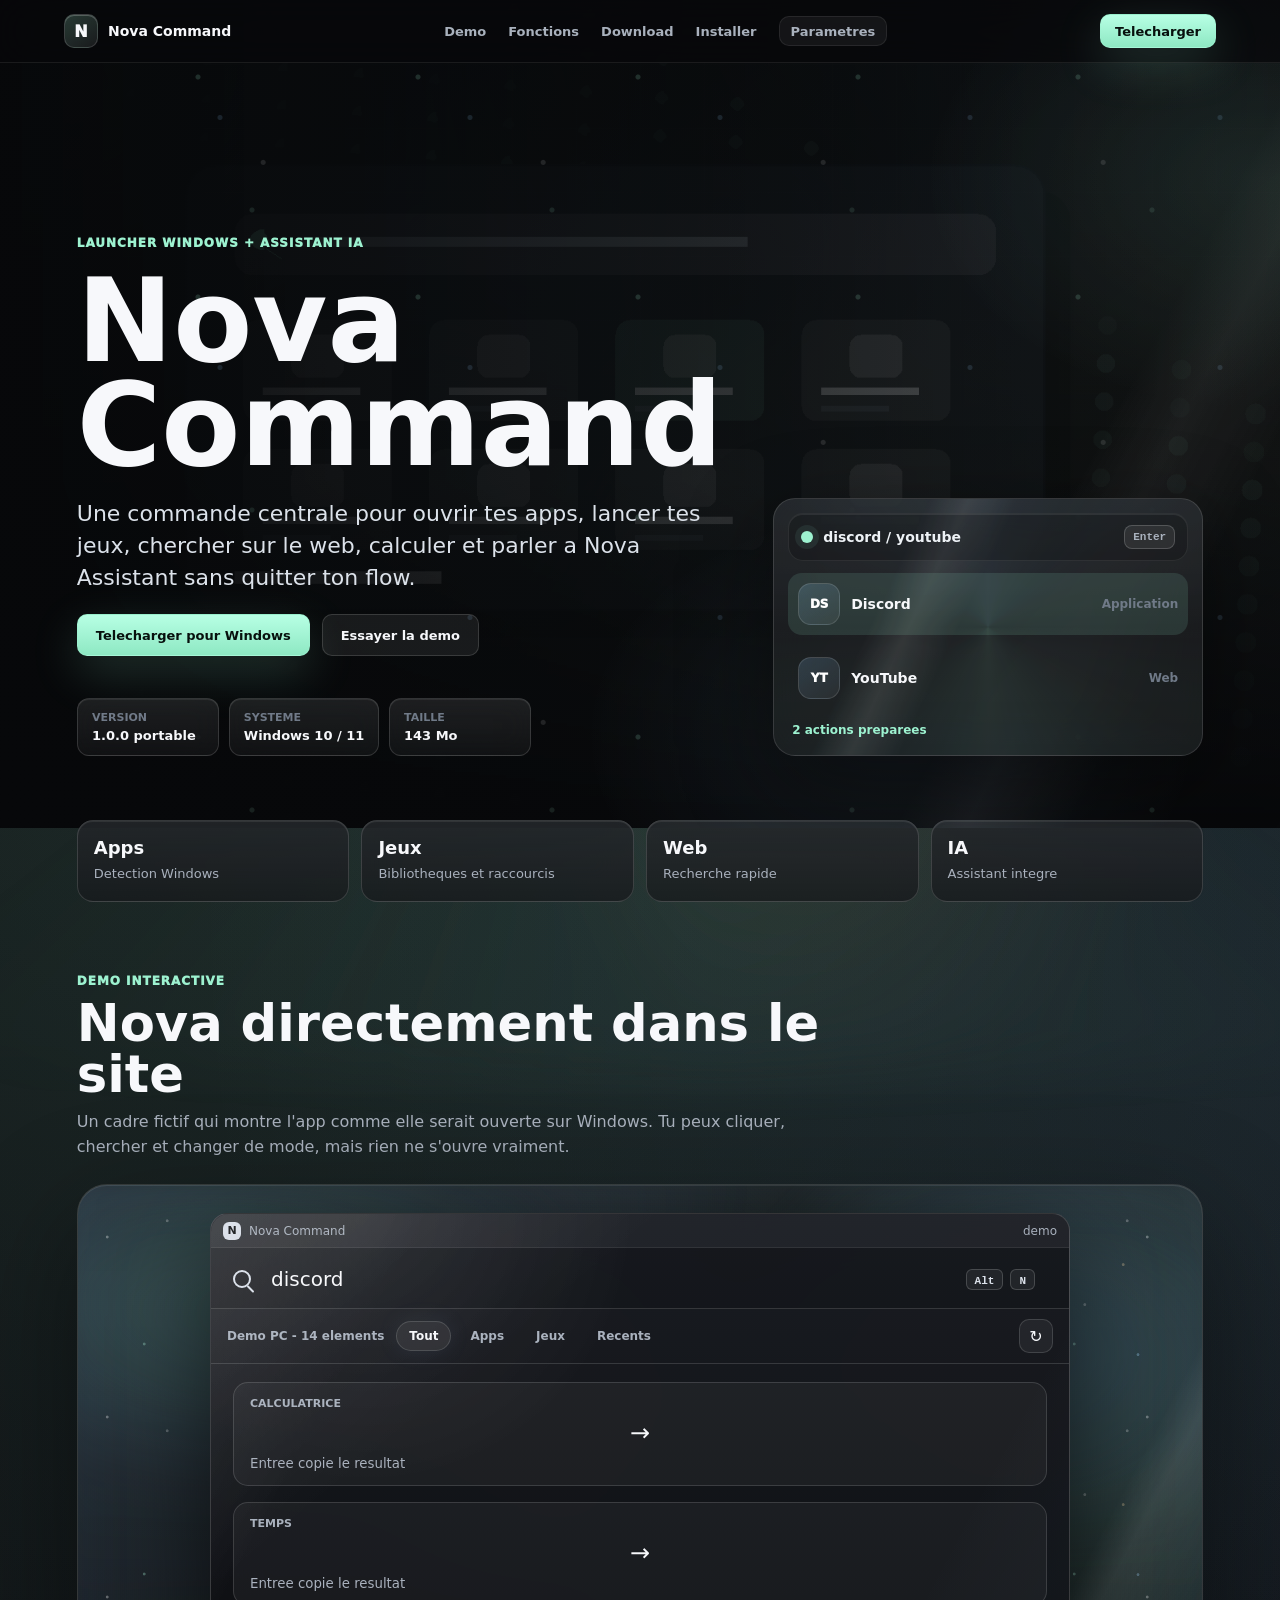
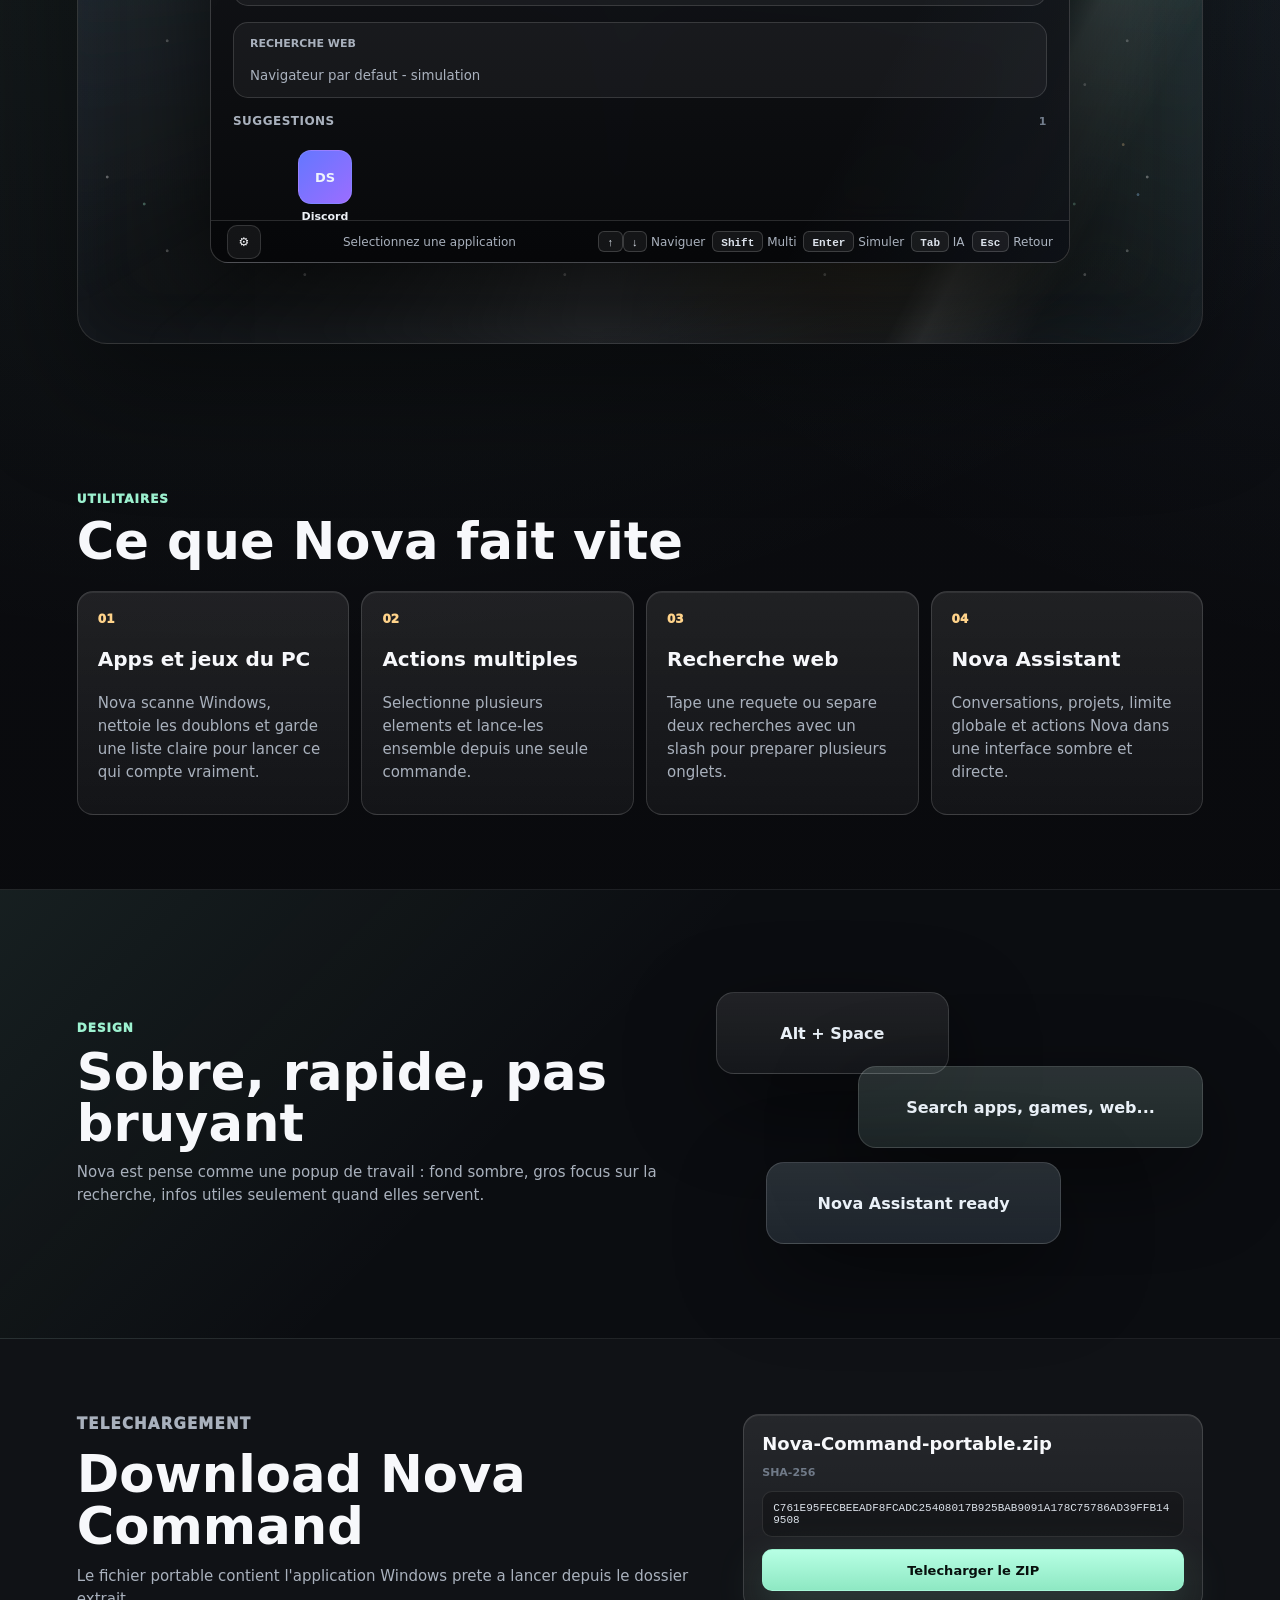
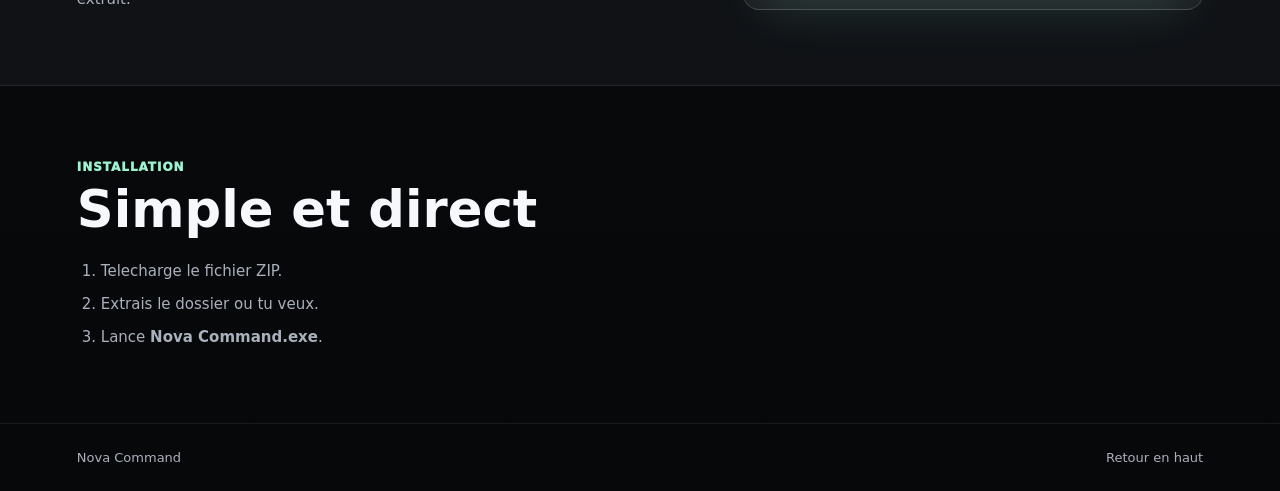
==== commit 99782fae: "Add files via upload" ====
--- a/index.html
+++ b/index.html
@@ -196,13 +196,13 @@
               </div>
 
               <div id="demo-time-card" class="answer-card time-card" hidden>
-                <span class="answer-kicker" data-demo-i18n="timeTitle">Heure</span>
+                <span class="answer-kicker" data-demo-i18n="timeTitle">Temps</span>
                 <div class="answer-row">
                   <strong id="demo-time-expression"></strong>
                   <span>&rarr;</span>
                   <strong id="demo-time-result"></strong>
                 </div>
-                <small data-demo-i18n="timeHint">Entree copie l'heure formatee</small>
+                <small data-demo-i18n="timeHint">Entree copie le resultat</small>
               </div>
 
               <button id="demo-web-card" class="answer-card web-card" type="button" hidden>
@@ -420,7 +420,7 @@
         <div class="download-panel">
           <strong>Nova-Command-portable.zip</strong>
           <span>SHA-256</span>
-          <code>A0883196A41189B1A208726AF26783FC9E4B5E91956DAA064CE0C3DFEF37E7FA</code>
+          <code>C761E95FECBEEADF8FCADC25408017B925BAB9091A178C75786AD39FFB149508</code>
           <a class="primary-action" href="https://github.com/strideur/strideur.github.io/releases/download/v1.0.0/Nova-Command-portable.zip">Telecharger le ZIP</a>
         </div>
       </section>
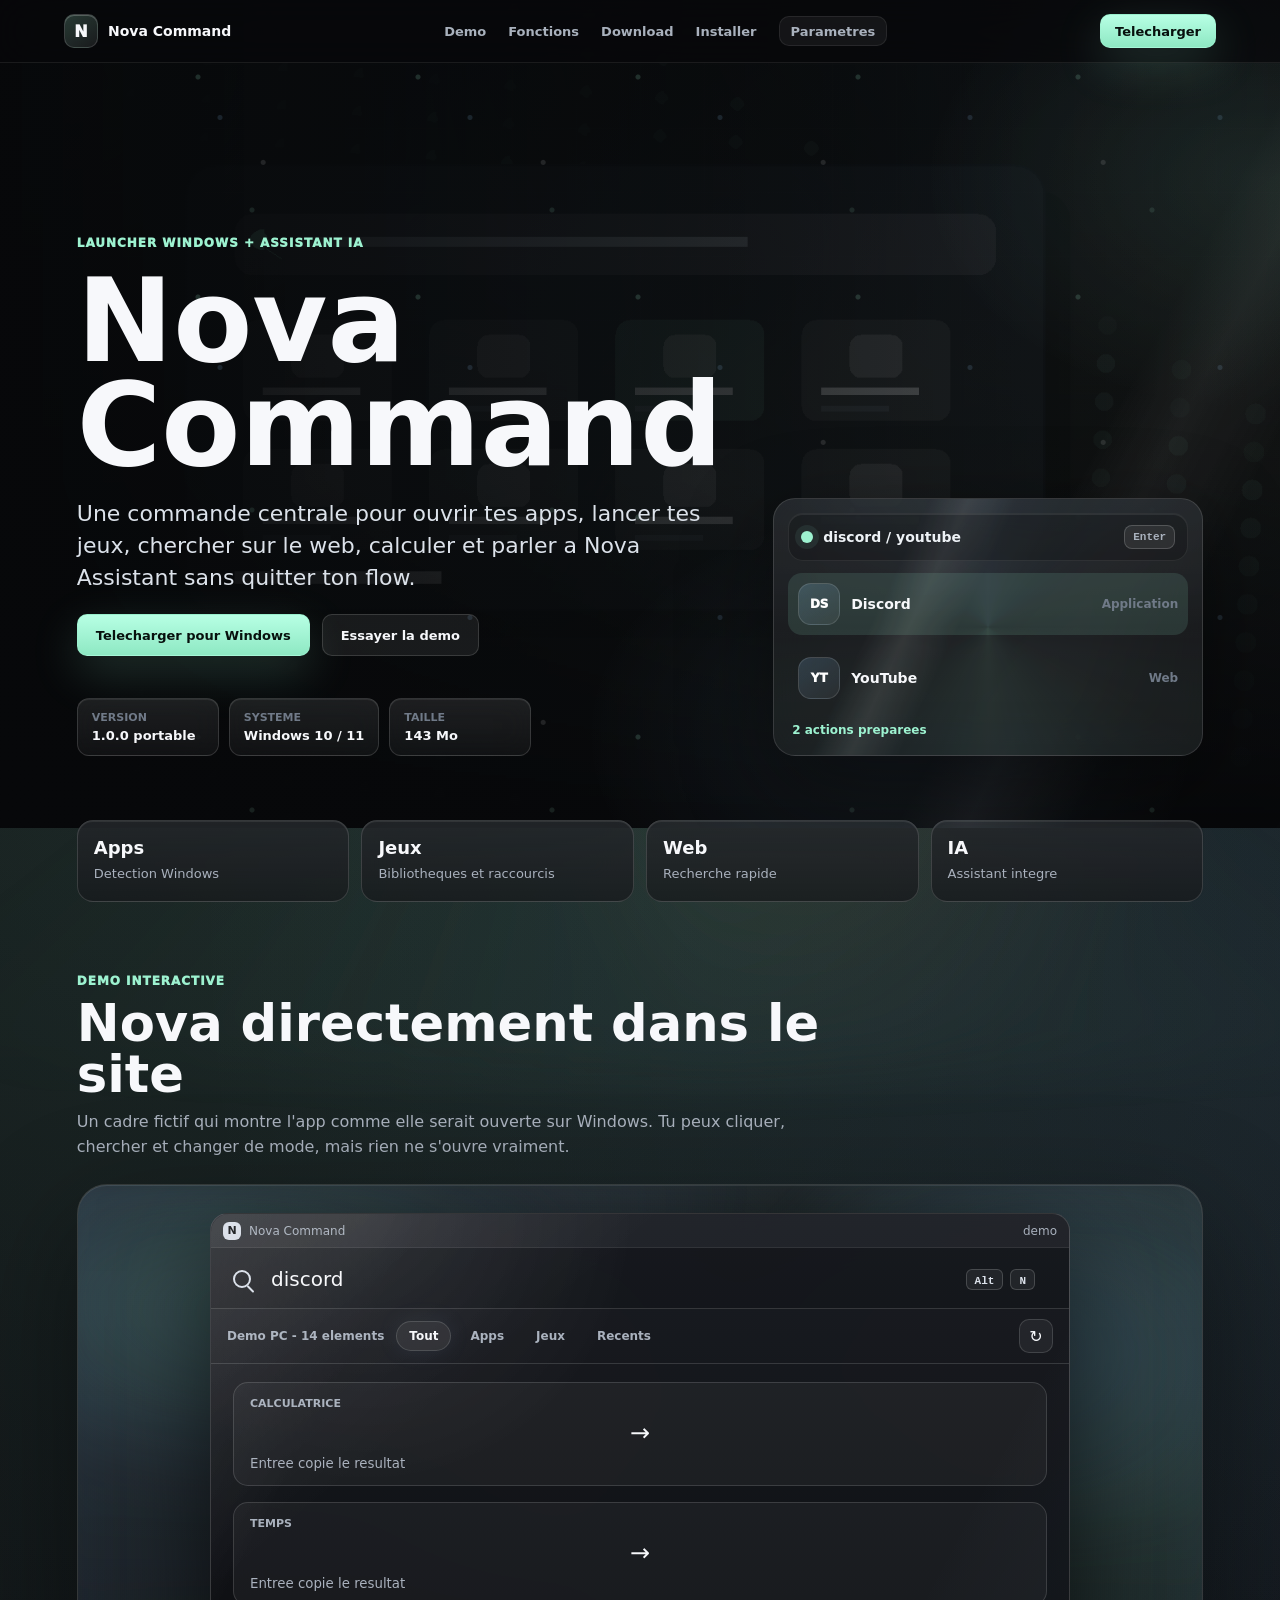
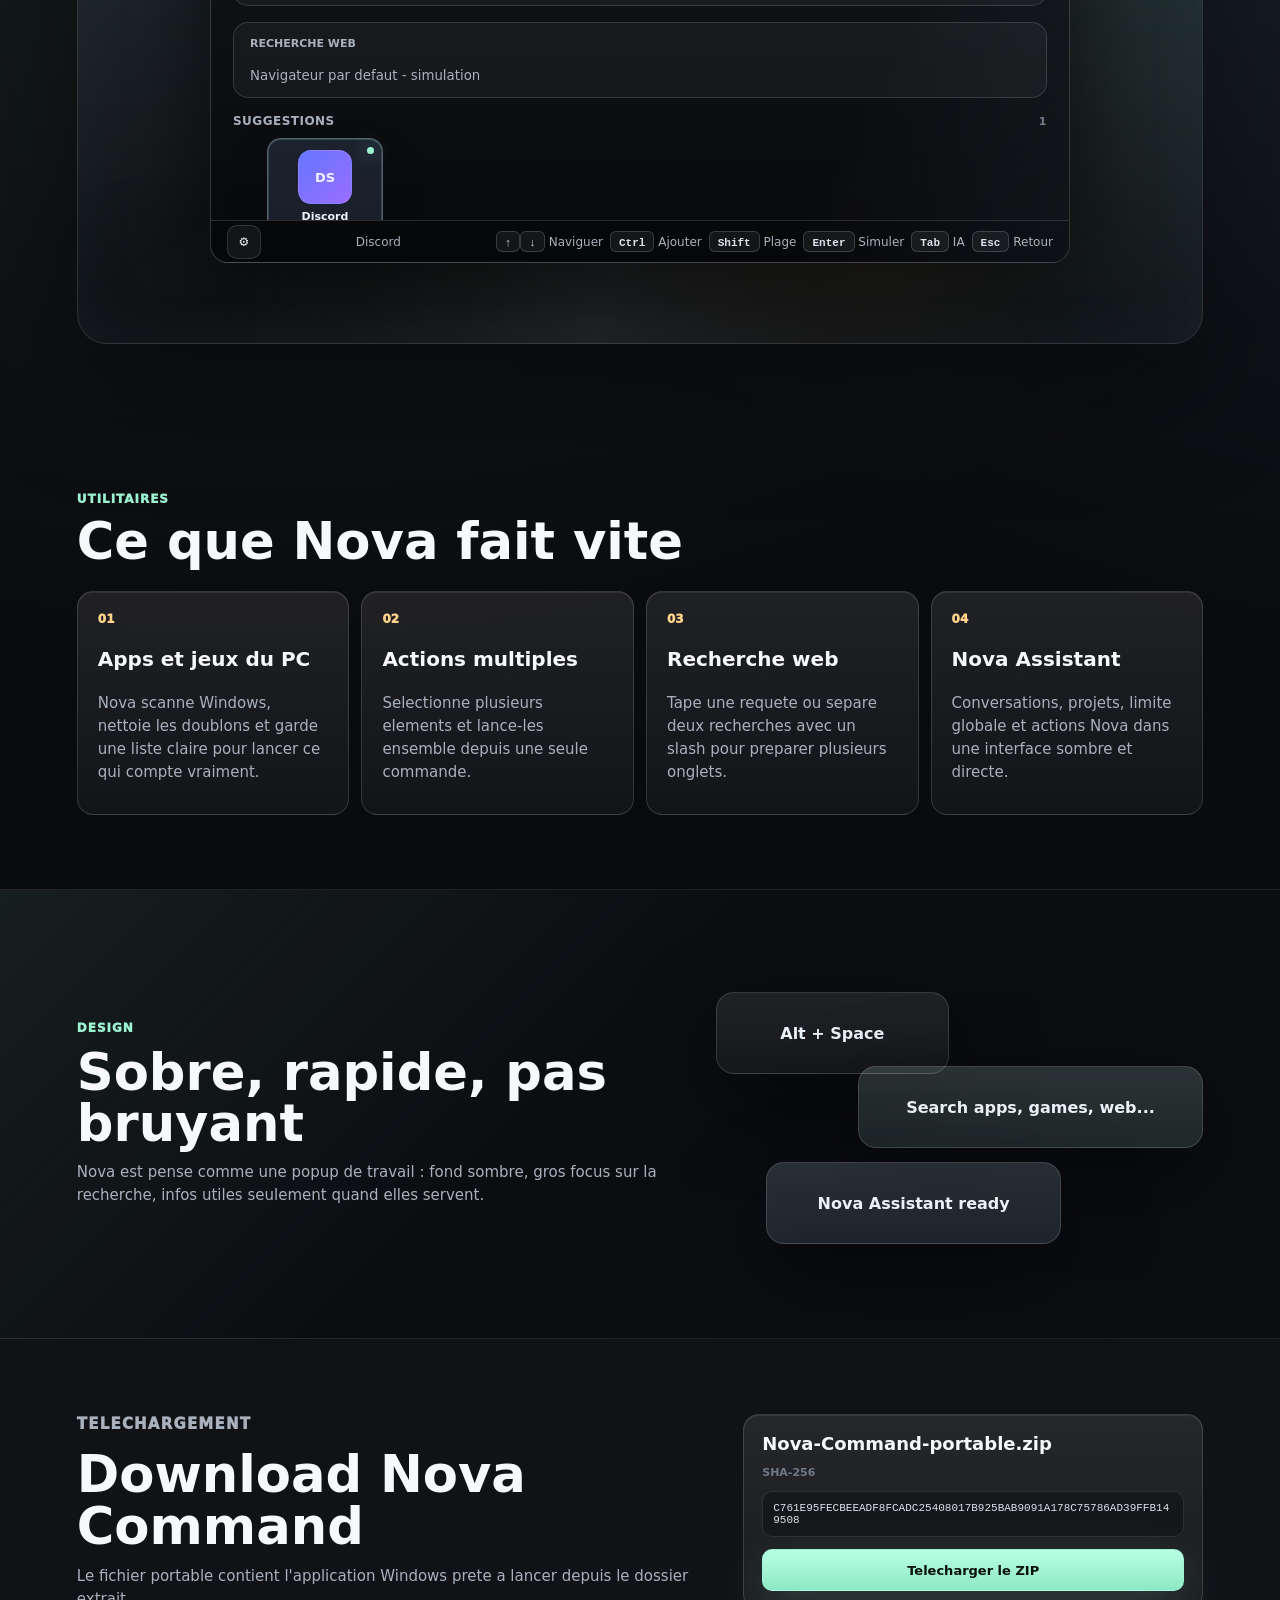
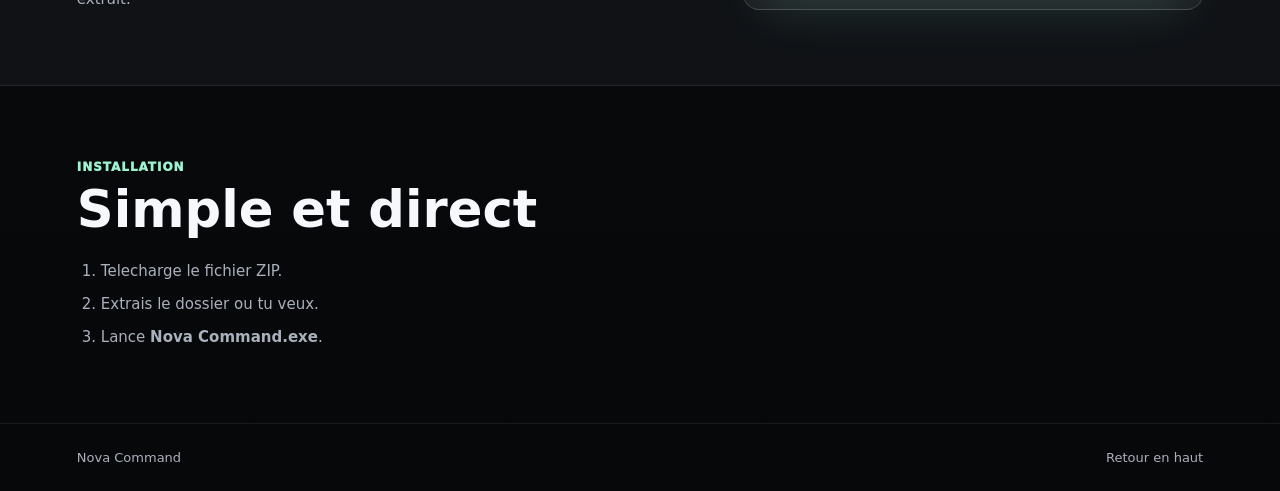
==== commit 5f9e6454: "Add files via upload" ====
--- a/index.html
+++ b/index.html
@@ -257,7 +257,8 @@
               <span id="demo-selection-hint" data-demo-i18n="select">Selectionnez une application</span>
               <span class="bottombar-hints">
                 <span><kbd>&uarr;</kbd><kbd>&darr;</kbd> Naviguer</span>
-                <span><kbd>Shift</kbd> Multi</span>
+                <span><kbd>Ctrl</kbd> Ajouter</span>
+                <span><kbd>Shift</kbd> Plage</span>
                 <span><kbd>Enter</kbd> Simuler</span>
                 <span><kbd>Tab</kbd> IA</span>
                 <span><kbd>Esc</kbd> Retour</span>
--- a/styles.css
+++ b/styles.css
@@ -1642,6 +1642,7 @@
 }
 
 .nova-live-demo .tile {
+  position: relative;
   display: grid;
   justify-items: center;
   align-content: start;
@@ -1660,6 +1661,24 @@
 .nova-live-demo .tile.is-selected {
   border-color: var(--line-hot);
   background: var(--tile-selected);
+}
+
+.nova-live-demo .tile.is-selected {
+  box-shadow:
+    inset 0 0 0 1px rgba(157, 242, 208, 0.18),
+    0 18px 42px rgba(0, 0, 0, 0.18);
+}
+
+.nova-live-demo .tile.is-selected::before {
+  position: absolute;
+  top: 8px;
+  right: 8px;
+  width: 7px;
+  height: 7px;
+  border-radius: 999px;
+  background: #9df2d0;
+  box-shadow: 0 0 18px rgba(157, 242, 208, 0.66);
+  content: "";
 }
 
 .nova-live-demo .tile {
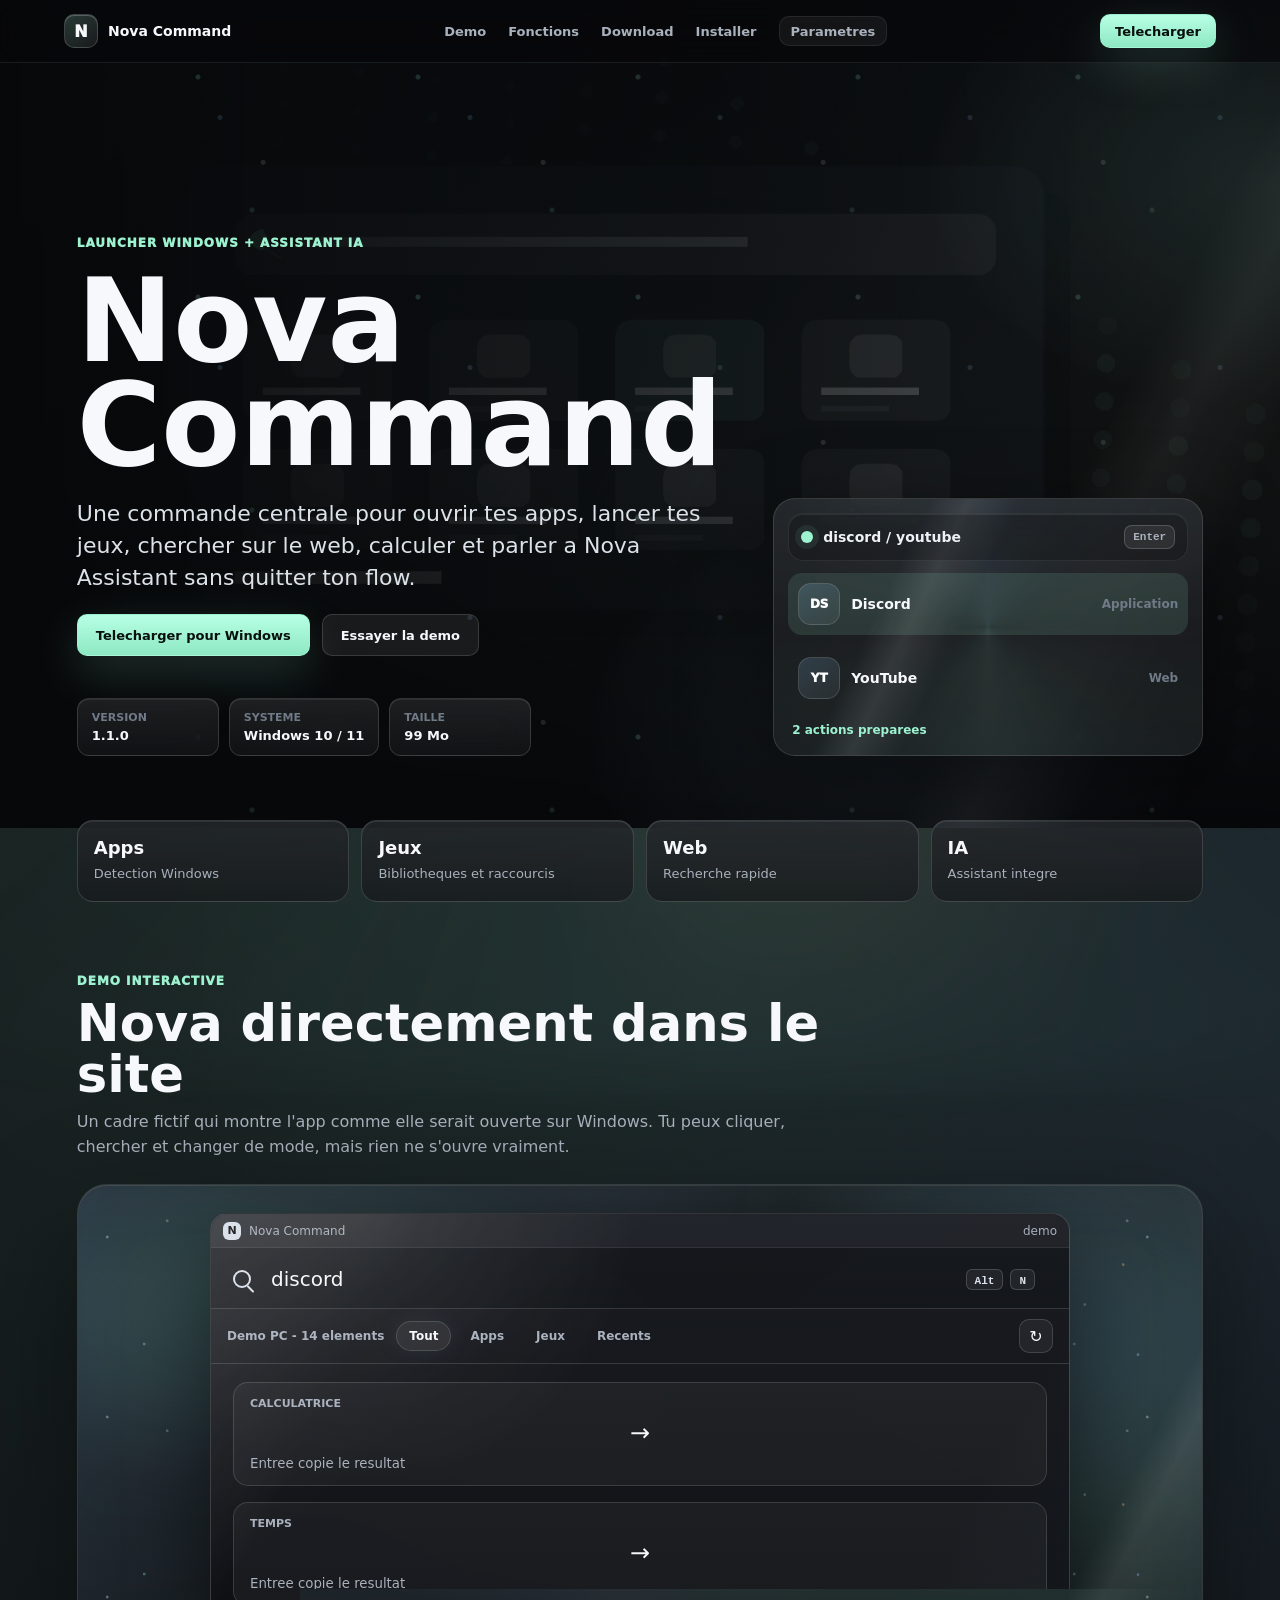
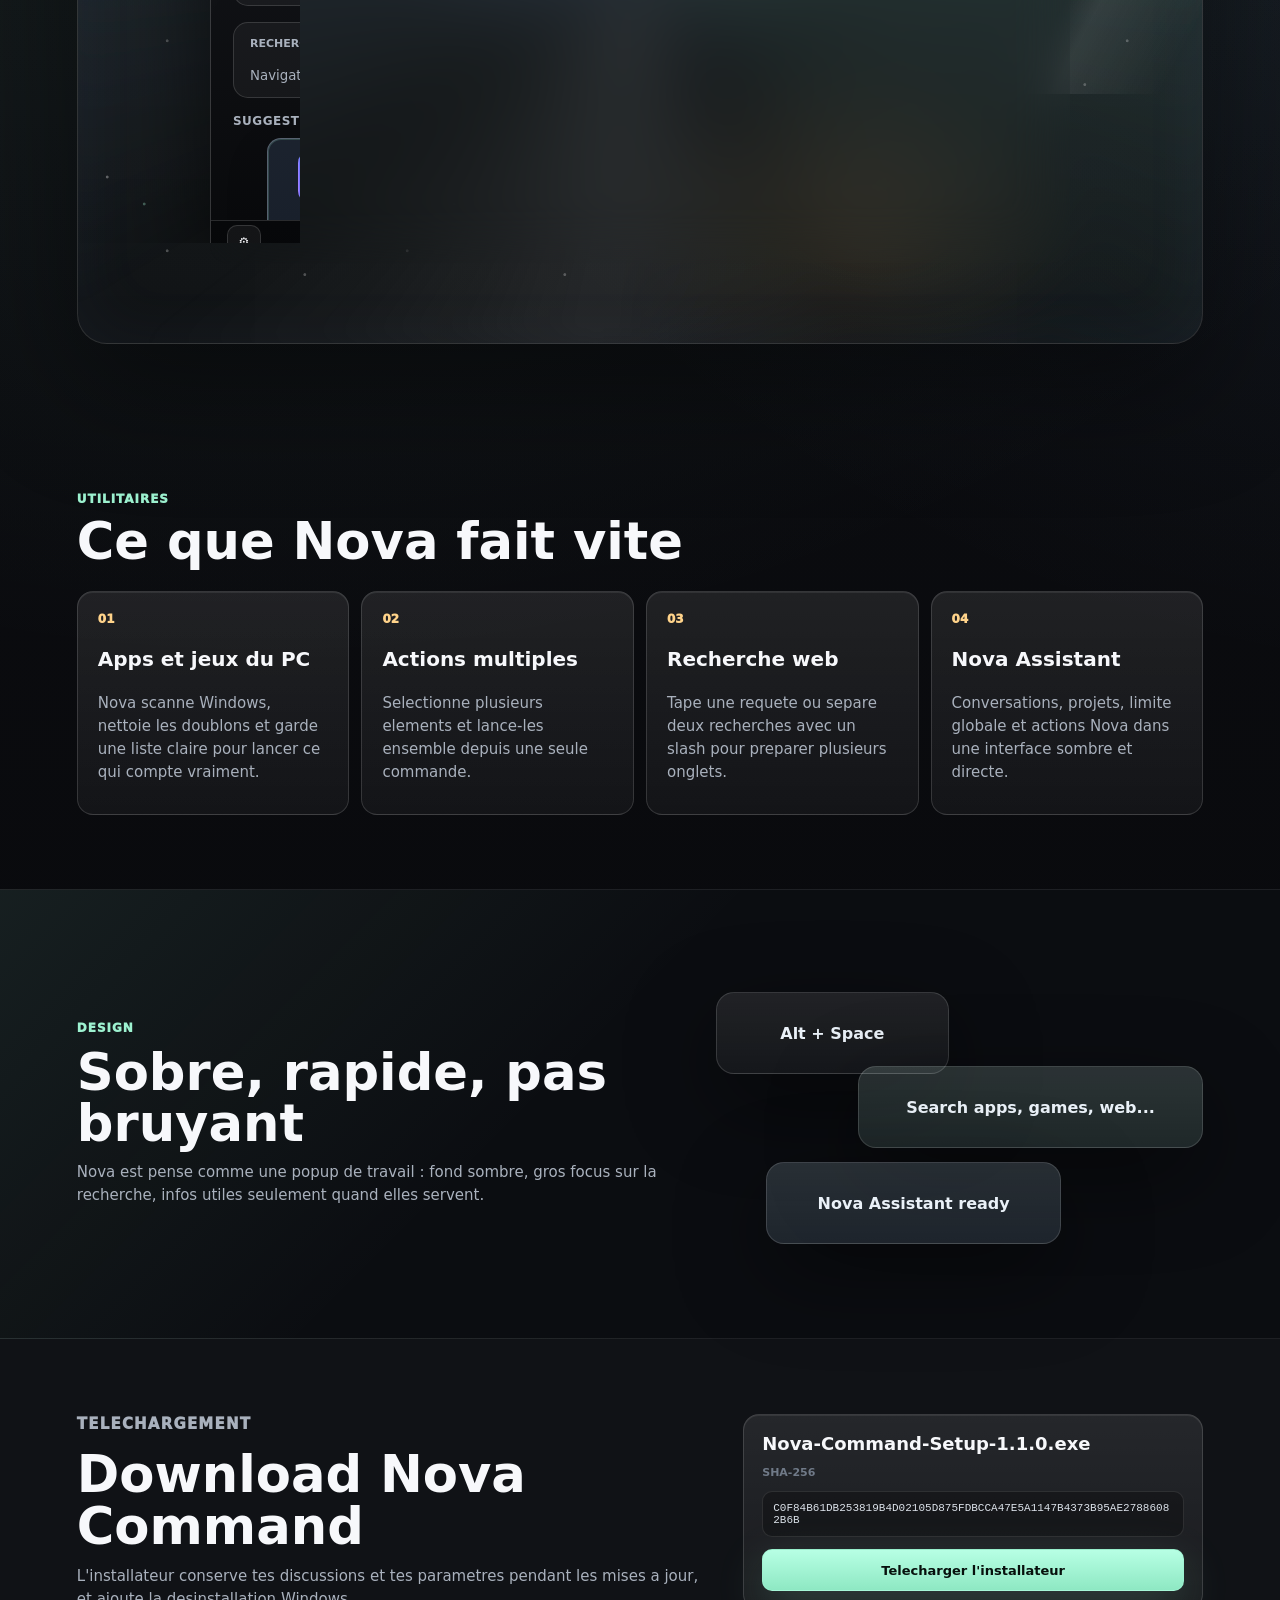
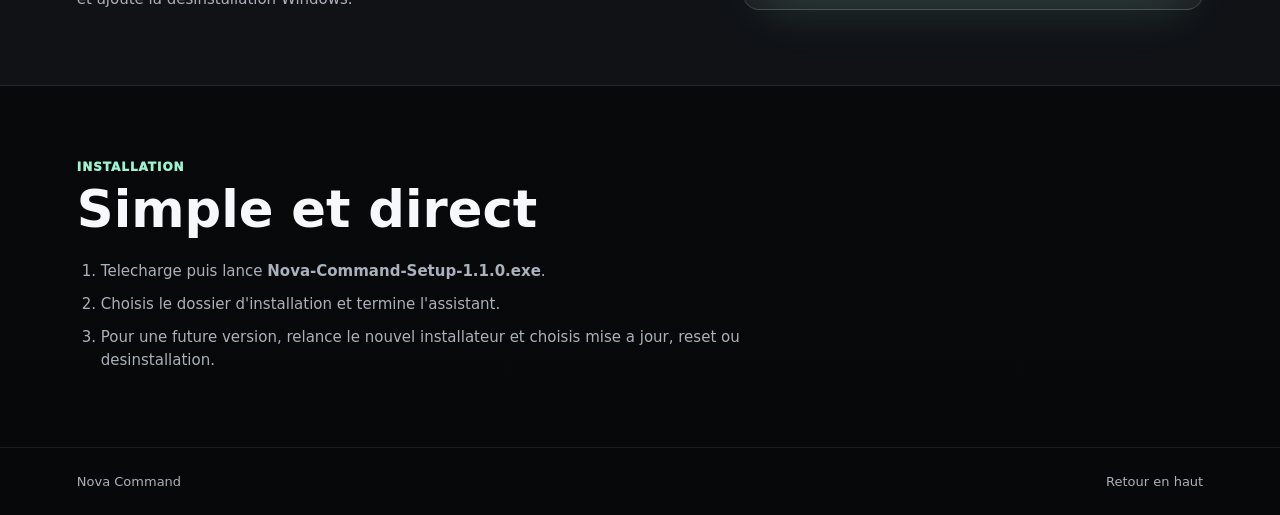
==== commit 9d34103a: "Add files via upload" ====
--- a/index.html
+++ b/index.html
@@ -26,8 +26,8 @@
         "applicationCategory": "UtilitiesApplication",
         "operatingSystem": "Windows 10, Windows 11",
         "description": "Launcher Windows sombre avec recherche d'applications, jeux, calculatrice, recherche web et assistant IA.",
-        "downloadUrl": "https://github.com/strideur/strideur.github.io/releases/download/v1.0.0/Nova-Command-portable.zip",
-        "softwareVersion": "1.0.0",
+        "downloadUrl": "https://github.com/strideur/strideur.github.io/releases/download/v1.1.0/Nova-Command-Setup-1.1.0.exe",
+        "softwareVersion": "1.1.0",
         "author": {
           "@type": "Person",
           "name": "Loic"
@@ -53,7 +53,7 @@
         <a href="#install" data-site-i18n="navInstall">Installer</a>
         <button id="site-settings-button" class="site-settings-button" type="button" data-site-i18n="navSettings">Parametres</button>
       </nav>
-      <a class="top-download" href="https://github.com/strideur/strideur.github.io/releases/download/v1.0.0/Nova-Command-portable.zip" data-site-i18n="topDownload">Telecharger</a>
+      <a class="top-download" href="https://github.com/strideur/strideur.github.io/releases/download/v1.1.0/Nova-Command-Setup-1.1.0.exe" data-site-i18n="topDownload">Telecharger</a>
     </header>
 
     <aside id="site-settings-panel" class="site-settings-panel" hidden aria-label="Parametres du site">
@@ -87,13 +87,13 @@
             <h1 id="hero-title">Nova Command</h1>
             <p class="hero-copy" data-site-i18n="heroCopy">Une commande centrale pour ouvrir tes apps, lancer tes jeux, chercher sur le web, calculer et parler a Nova Assistant sans quitter ton flow.</p>
             <div class="hero-actions">
-              <a class="primary-action" href="https://github.com/strideur/strideur.github.io/releases/download/v1.0.0/Nova-Command-portable.zip" data-site-i18n="downloadWindows">Telecharger pour Windows</a>
+              <a class="primary-action" href="https://github.com/strideur/strideur.github.io/releases/download/v1.1.0/Nova-Command-Setup-1.1.0.exe" data-site-i18n="downloadWindows">Telecharger pour Windows</a>
               <a class="secondary-action" href="#demo" data-site-i18n="tryDemo">Essayer la demo</a>
             </div>
             <dl class="hero-facts" aria-label="Informations de telechargement">
               <div>
                 <dt data-site-i18n="factVersion">Version</dt>
-                <dd>1.0.0 portable</dd>
+                <dd>1.1.0</dd>
               </div>
               <div>
                 <dt data-site-i18n="factSystem">Systeme</dt>
@@ -101,7 +101,7 @@
               </div>
               <div>
                 <dt data-site-i18n="factSize">Taille</dt>
-                <dd>143 Mo</dd>
+                <dd>99 Mo</dd>
               </div>
             </dl>
           </div>
@@ -416,13 +416,13 @@
         <div>
           <p class="eyebrow">Telechargement</p>
           <h2>Download Nova Command</h2>
-          <p>Le fichier portable contient l'application Windows prete a lancer depuis le dossier extrait.</p>
+          <p>L'installateur conserve tes discussions et tes parametres pendant les mises a jour, et ajoute la desinstallation Windows.</p>
         </div>
         <div class="download-panel">
-          <strong>Nova-Command-portable.zip</strong>
+          <strong>Nova-Command-Setup-1.1.0.exe</strong>
           <span>SHA-256</span>
-          <code>C761E95FECBEEADF8FCADC25408017B925BAB9091A178C75786AD39FFB149508</code>
-          <a class="primary-action" href="https://github.com/strideur/strideur.github.io/releases/download/v1.0.0/Nova-Command-portable.zip">Telecharger le ZIP</a>
+          <code>C0F84B61DB253819B4D02105D875FDBCCA47E5A1147B4373B95AE27886082B6B</code>
+          <a class="primary-action" href="https://github.com/strideur/strideur.github.io/releases/download/v1.1.0/Nova-Command-Setup-1.1.0.exe">Telecharger l'installateur</a>
         </div>
       </section>
 
@@ -432,9 +432,9 @@
           <h2>Simple et direct</h2>
         </div>
         <ol>
-          <li>Telecharge le fichier ZIP.</li>
-          <li>Extrais le dossier ou tu veux.</li>
-          <li>Lance <strong>Nova Command.exe</strong>.</li>
+          <li>Telecharge puis lance <strong>Nova-Command-Setup-1.1.0.exe</strong>.</li>
+          <li>Choisis le dossier d'installation et termine l'assistant.</li>
+          <li>Pour une future version, relance le nouvel installateur et choisis mise a jour, reset ou desinstallation.</li>
         </ol>
       </section>
     </main>
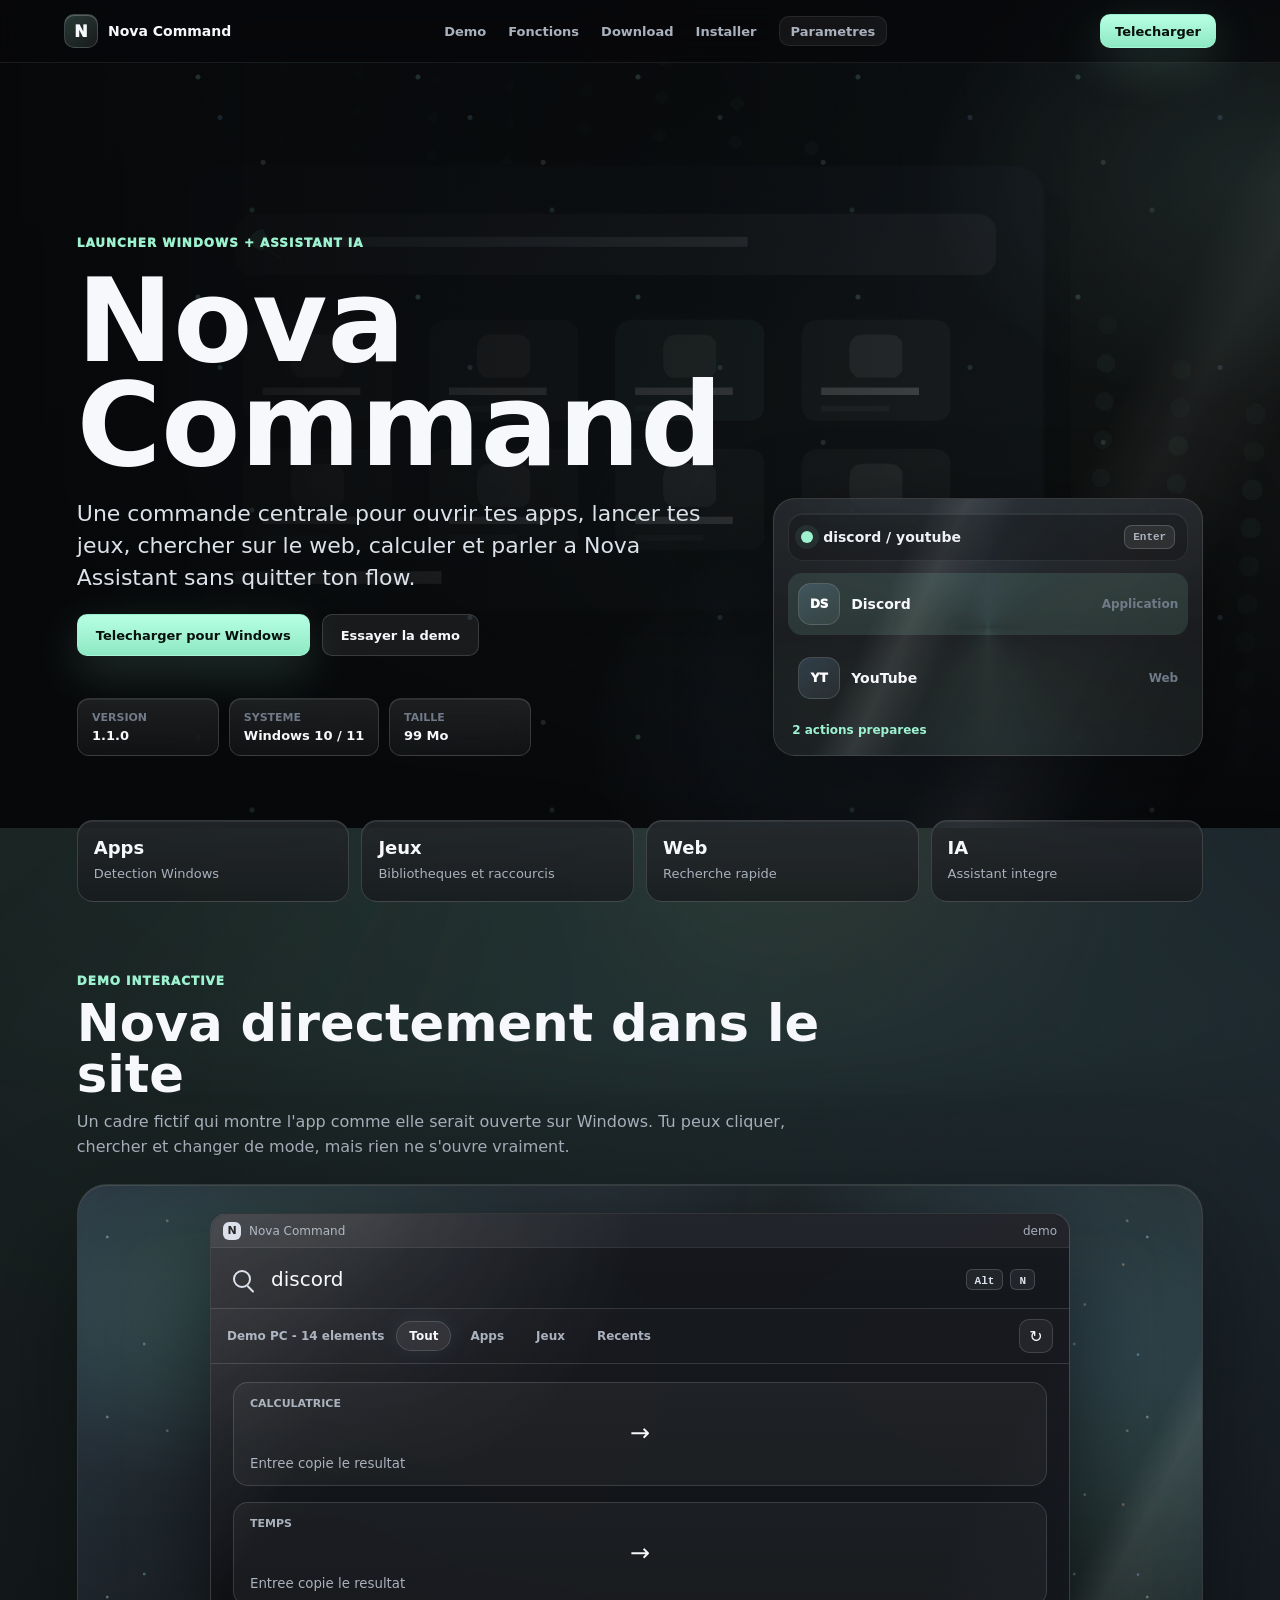
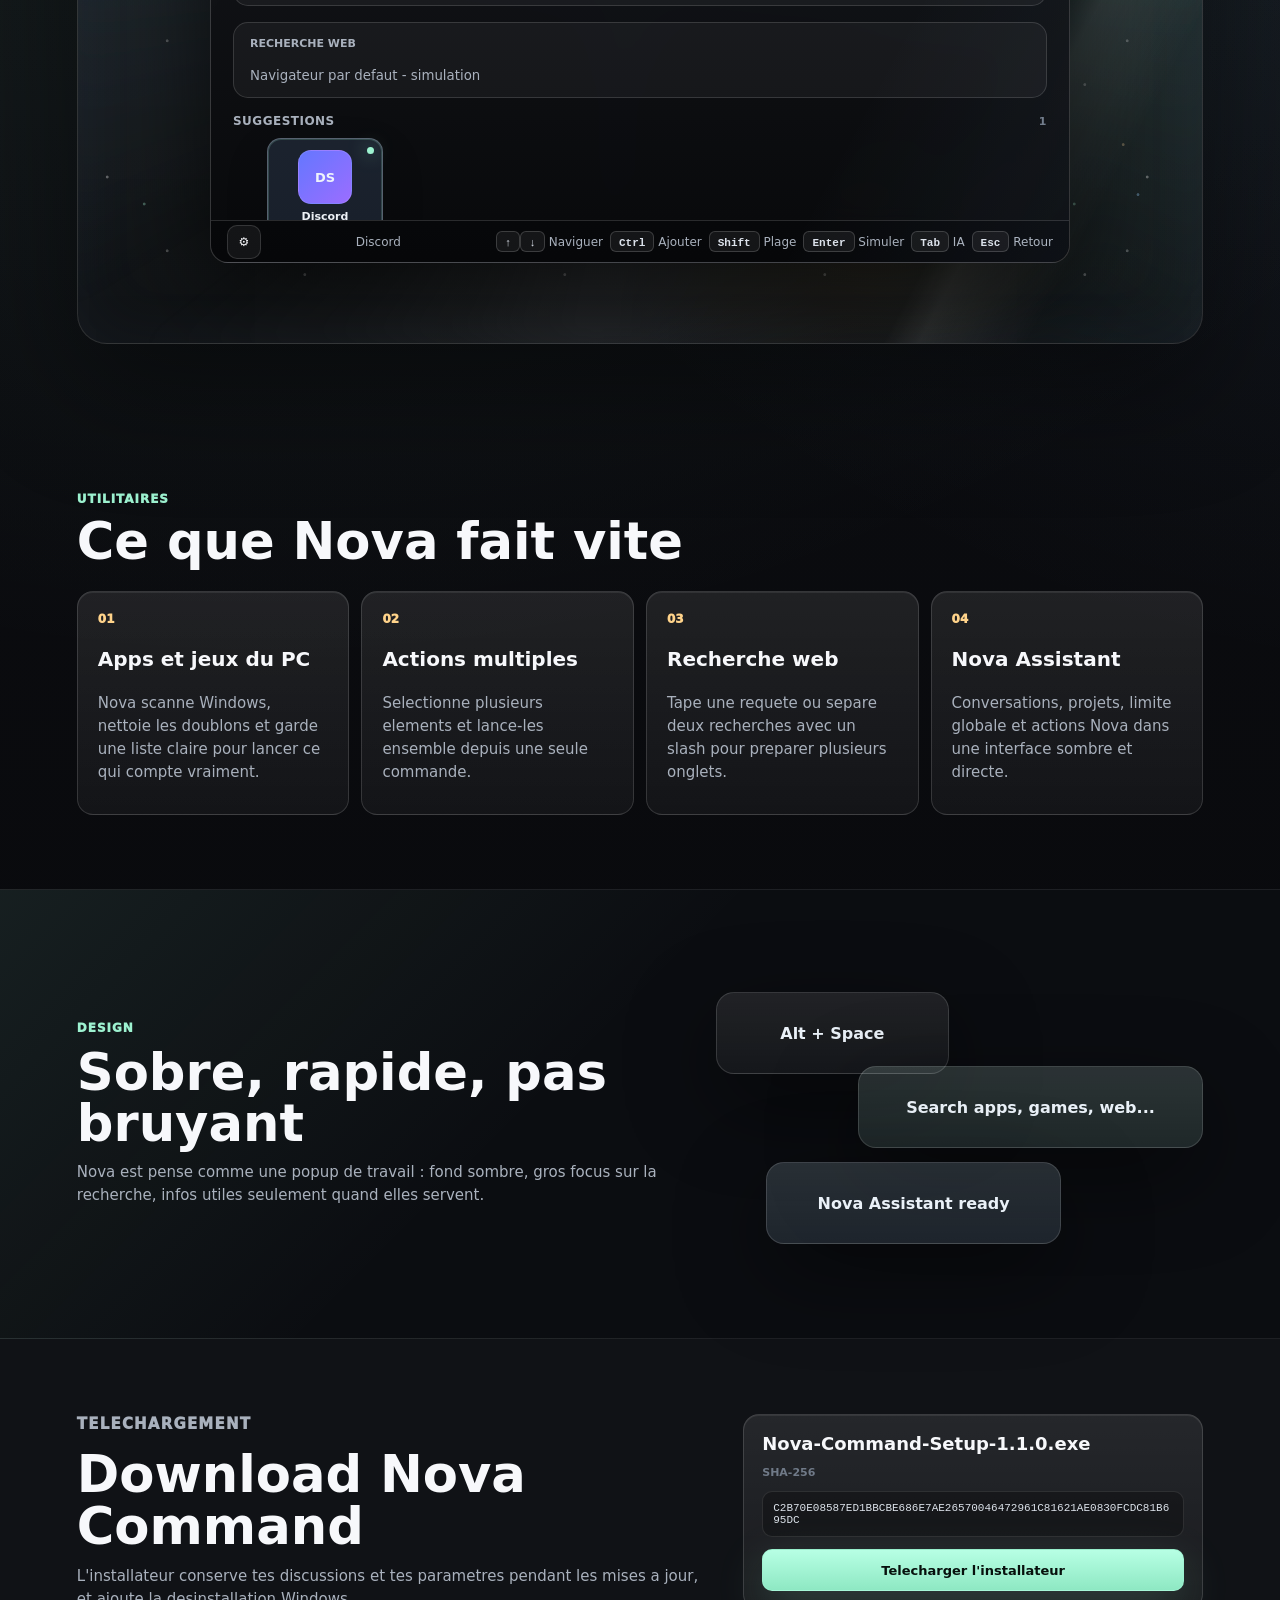
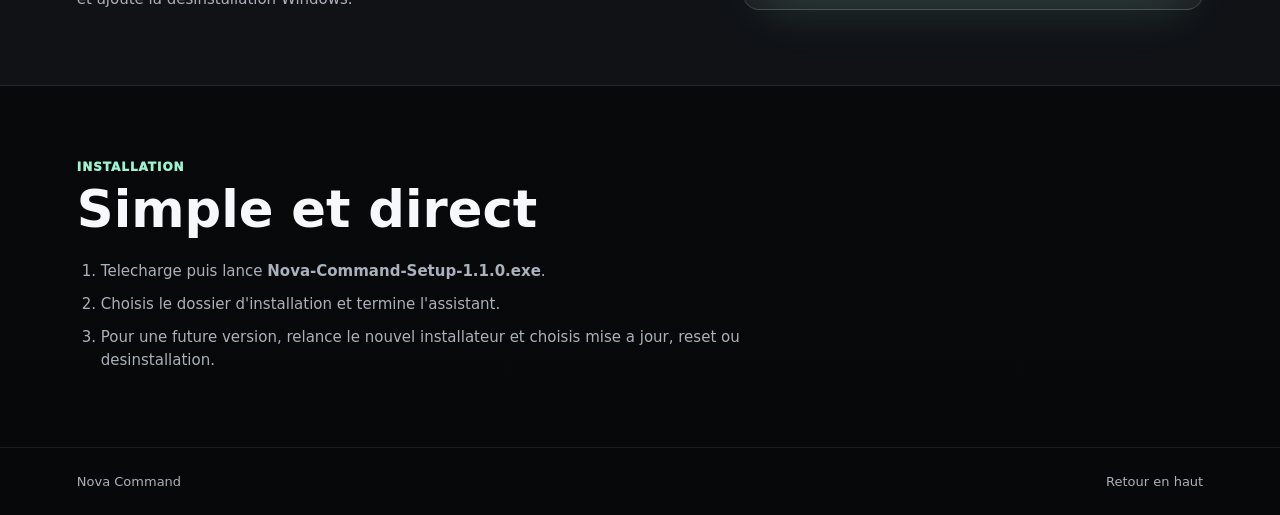
==== commit 98e156f9: "Add files via upload" ====
--- a/index.html
+++ b/index.html
@@ -26,7 +26,7 @@
         "applicationCategory": "UtilitiesApplication",
         "operatingSystem": "Windows 10, Windows 11",
         "description": "Launcher Windows sombre avec recherche d'applications, jeux, calculatrice, recherche web et assistant IA.",
-        "downloadUrl": "https://github.com/strideur/strideur.github.io/releases/download/v1.1.0/Nova-Command-Setup-1.1.0.exe",
+        "downloadUrl": "https://github.com/strideur/strideur.github.io/releases/download/v1.0.0/Nova-Command-Setup-1.1.0.exe",
         "softwareVersion": "1.1.0",
         "author": {
           "@type": "Person",
@@ -53,7 +53,7 @@
         <a href="#install" data-site-i18n="navInstall">Installer</a>
         <button id="site-settings-button" class="site-settings-button" type="button" data-site-i18n="navSettings">Parametres</button>
       </nav>
-      <a class="top-download" href="https://github.com/strideur/strideur.github.io/releases/download/v1.1.0/Nova-Command-Setup-1.1.0.exe" data-site-i18n="topDownload">Telecharger</a>
+      <a class="top-download" href="https://github.com/strideur/strideur.github.io/releases/download/v1.0.0/Nova-Command-Setup-1.1.0.exe" data-site-i18n="topDownload">Telecharger</a>
     </header>
 
     <aside id="site-settings-panel" class="site-settings-panel" hidden aria-label="Parametres du site">
@@ -87,7 +87,7 @@
             <h1 id="hero-title">Nova Command</h1>
             <p class="hero-copy" data-site-i18n="heroCopy">Une commande centrale pour ouvrir tes apps, lancer tes jeux, chercher sur le web, calculer et parler a Nova Assistant sans quitter ton flow.</p>
             <div class="hero-actions">
-              <a class="primary-action" href="https://github.com/strideur/strideur.github.io/releases/download/v1.1.0/Nova-Command-Setup-1.1.0.exe" data-site-i18n="downloadWindows">Telecharger pour Windows</a>
+              <a class="primary-action" href="https://github.com/strideur/strideur.github.io/releases/download/v1.0.0/Nova-Command-Setup-1.1.0.exe" data-site-i18n="downloadWindows">Telecharger pour Windows</a>
               <a class="secondary-action" href="#demo" data-site-i18n="tryDemo">Essayer la demo</a>
             </div>
             <dl class="hero-facts" aria-label="Informations de telechargement">
@@ -421,8 +421,8 @@
         <div class="download-panel">
           <strong>Nova-Command-Setup-1.1.0.exe</strong>
           <span>SHA-256</span>
-          <code>C0F84B61DB253819B4D02105D875FDBCCA47E5A1147B4373B95AE27886082B6B</code>
-          <a class="primary-action" href="https://github.com/strideur/strideur.github.io/releases/download/v1.1.0/Nova-Command-Setup-1.1.0.exe">Telecharger l'installateur</a>
+          <code>C2B70E08587ED1BBCBE686E7AE26570046472961C81621AE0830FCDC81B695DC</code>
+          <a class="primary-action" href="https://github.com/strideur/strideur.github.io/releases/download/v1.0.0/Nova-Command-Setup-1.1.0.exe">Telecharger l'installateur</a>
         </div>
       </section>
 
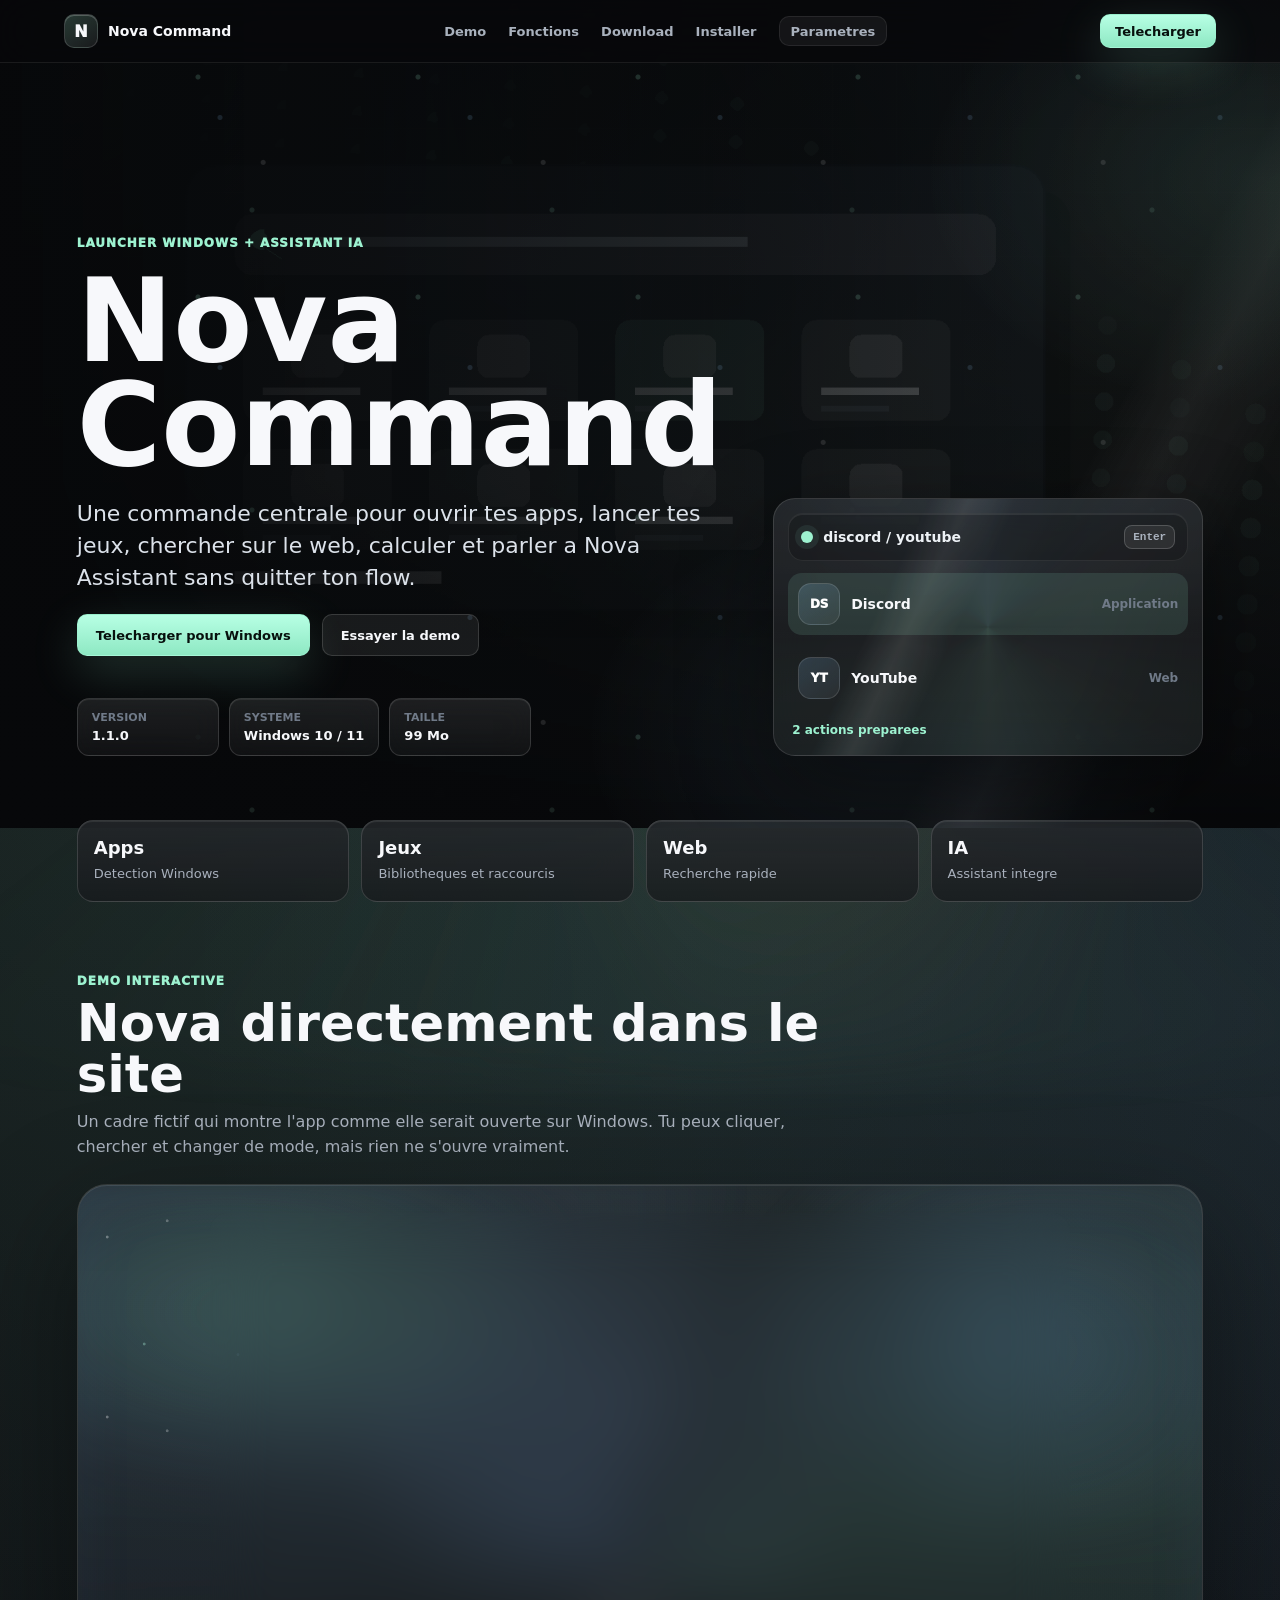
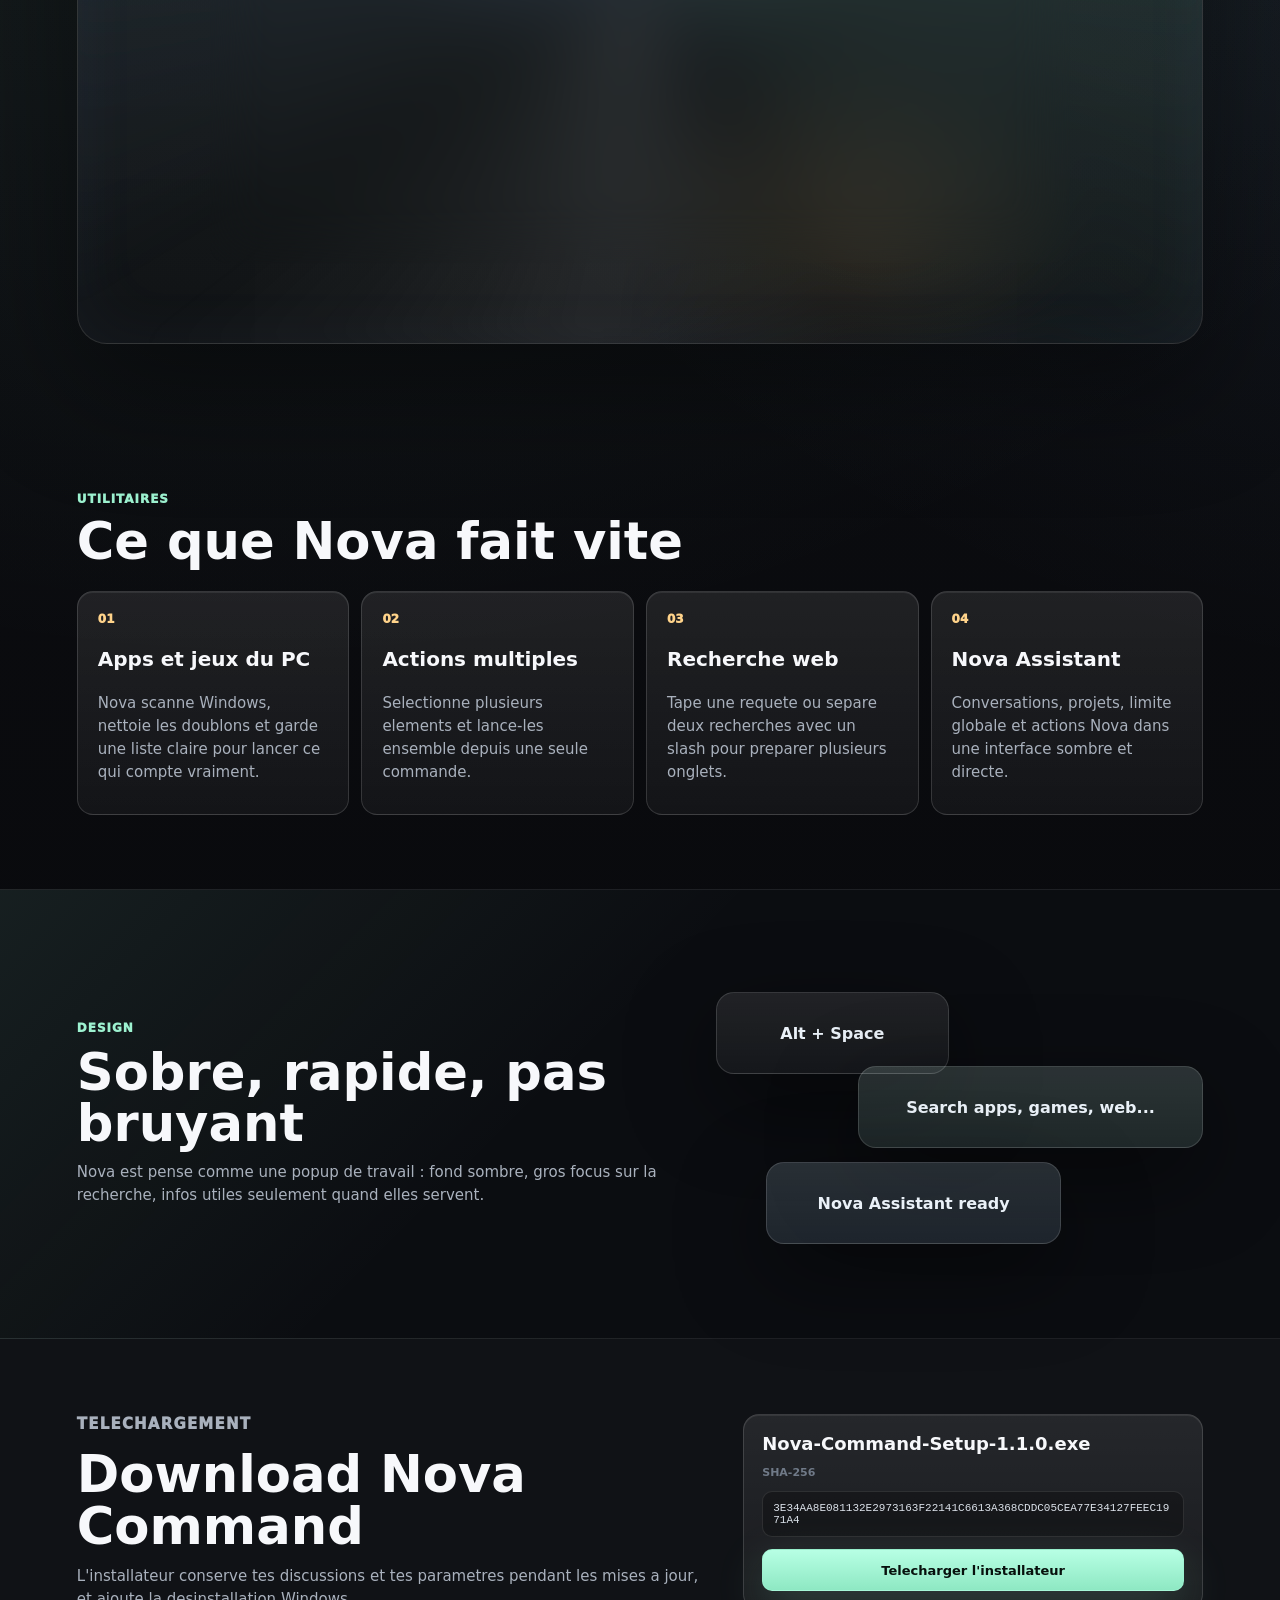
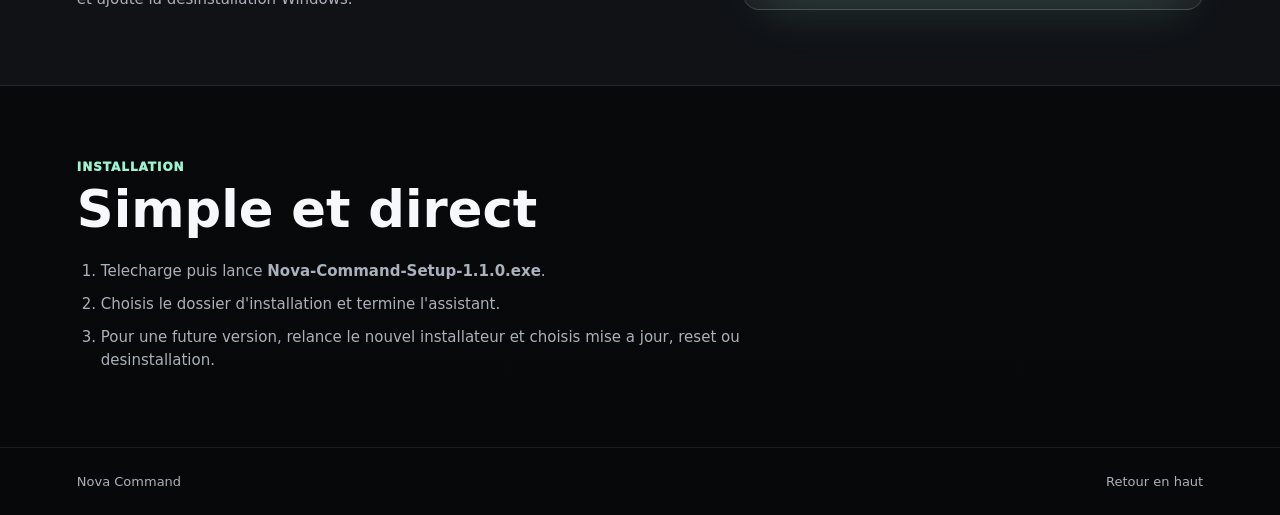
==== commit 27f8dd91: "Add files via upload" ====
--- a/index.html
+++ b/index.html
@@ -421,7 +421,7 @@
         <div class="download-panel">
           <strong>Nova-Command-Setup-1.1.0.exe</strong>
           <span>SHA-256</span>
-          <code>C2B70E08587ED1BBCBE686E7AE26570046472961C81621AE0830FCDC81B695DC</code>
+          <code>3E34AA8E081132E2973163F22141C6613A368CDDC05CEA77E34127FEEC1971A4</code>
           <a class="primary-action" href="https://github.com/strideur/strideur.github.io/releases/download/v1.0.0/Nova-Command-Setup-1.1.0.exe">Telecharger l'installateur</a>
         </div>
       </section>
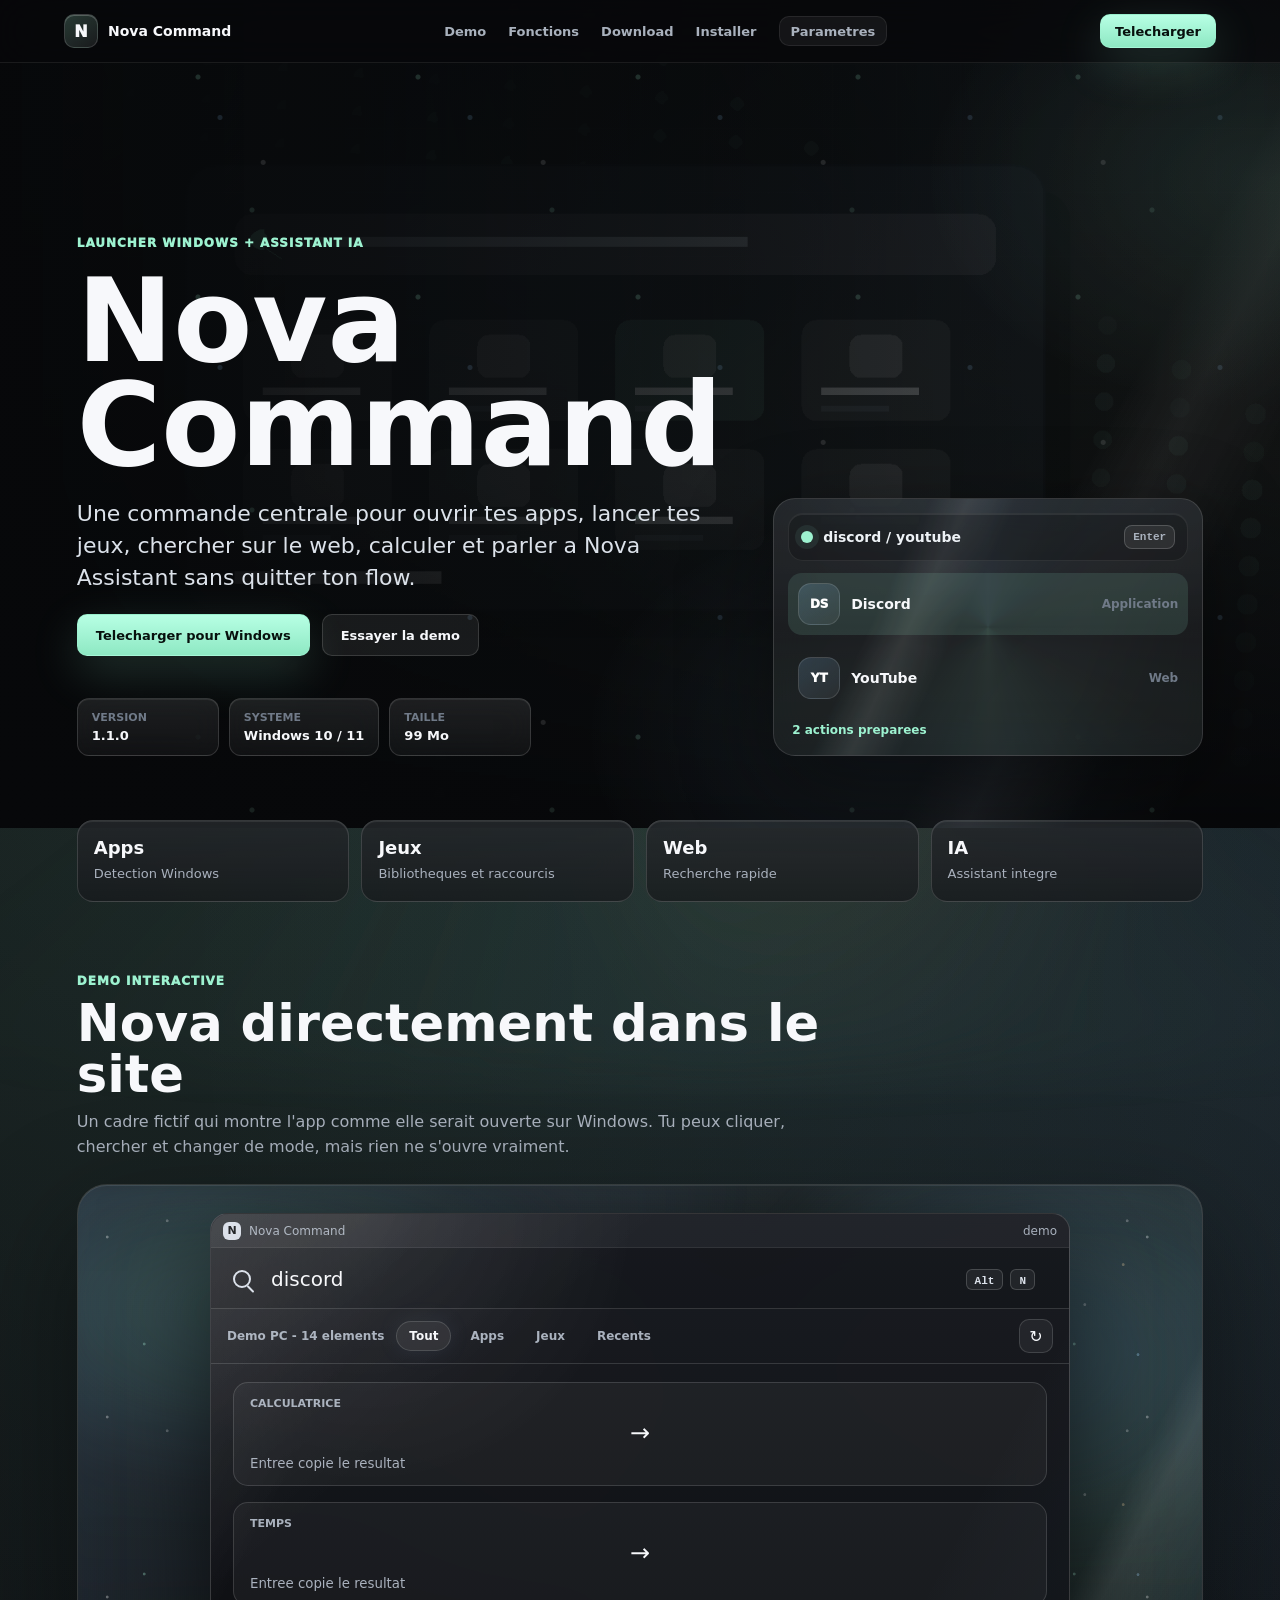
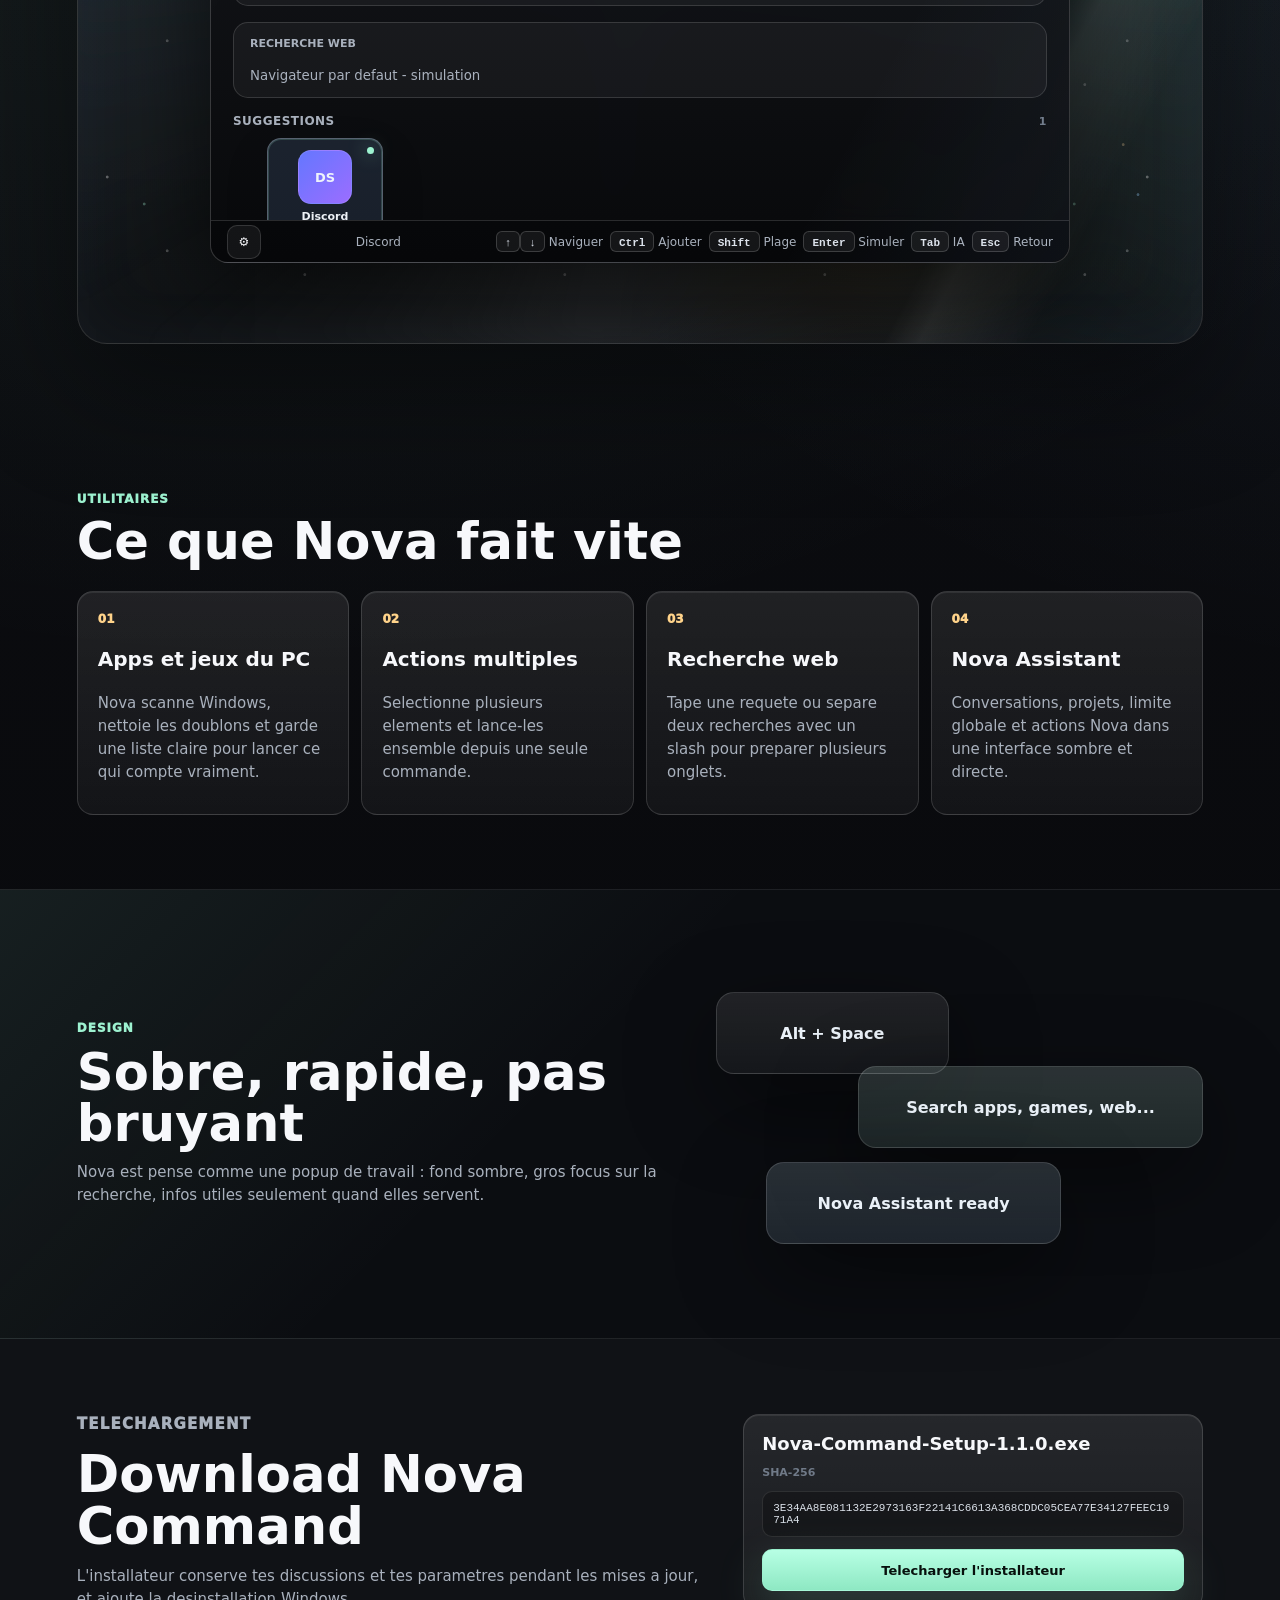
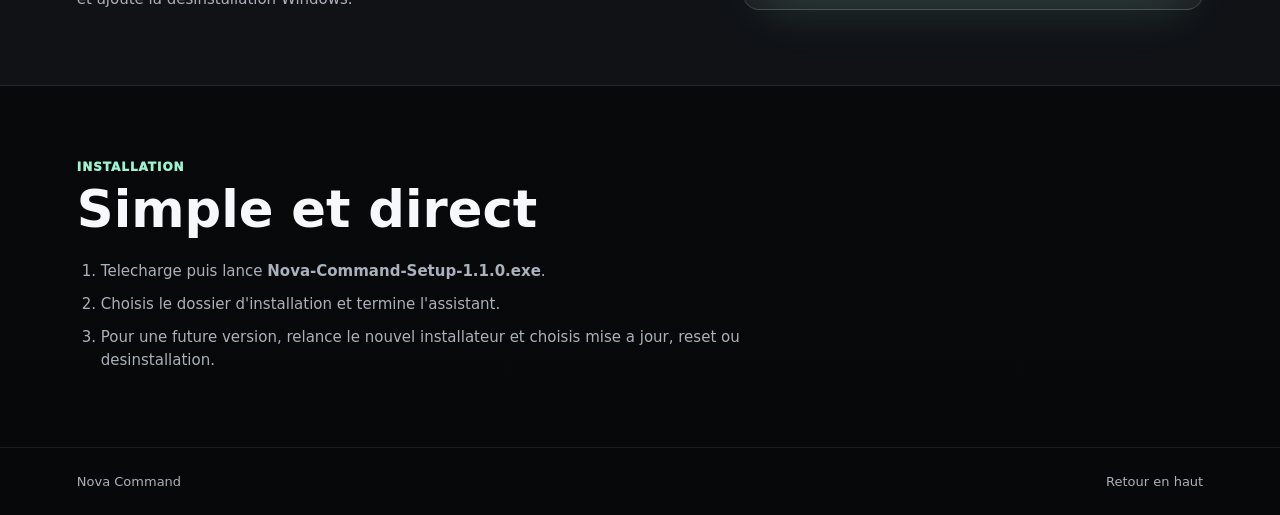
==== commit fb77b4b6: "Add files via upload" ====
--- a/index.html
+++ b/index.html
@@ -26,7 +26,7 @@
         "applicationCategory": "UtilitiesApplication",
         "operatingSystem": "Windows 10, Windows 11",
         "description": "Launcher Windows sombre avec recherche d'applications, jeux, calculatrice, recherche web et assistant IA.",
-        "downloadUrl": "https://github.com/strideur/strideur.github.io/releases/download/v1.0.0/Nova-Command-Setup-1.1.0.exe",
+        "downloadUrl": "https://github.com/strideur/strideur.github.io/releases/download/v1.1.0/Nova-Command-Setup-1.1.0.exe",
         "softwareVersion": "1.1.0",
         "author": {
           "@type": "Person",
@@ -53,7 +53,7 @@
         <a href="#install" data-site-i18n="navInstall">Installer</a>
         <button id="site-settings-button" class="site-settings-button" type="button" data-site-i18n="navSettings">Parametres</button>
       </nav>
-      <a class="top-download" href="https://github.com/strideur/strideur.github.io/releases/download/v1.0.0/Nova-Command-Setup-1.1.0.exe" data-site-i18n="topDownload">Telecharger</a>
+      <a class="top-download" href="https://github.com/strideur/strideur.github.io/releases/download/v1.1.0/Nova-Command-Setup-1.1.0.exe" data-site-i18n="topDownload">Telecharger</a>
     </header>
 
     <aside id="site-settings-panel" class="site-settings-panel" hidden aria-label="Parametres du site">
@@ -87,7 +87,7 @@
             <h1 id="hero-title">Nova Command</h1>
             <p class="hero-copy" data-site-i18n="heroCopy">Une commande centrale pour ouvrir tes apps, lancer tes jeux, chercher sur le web, calculer et parler a Nova Assistant sans quitter ton flow.</p>
             <div class="hero-actions">
-              <a class="primary-action" href="https://github.com/strideur/strideur.github.io/releases/download/v1.0.0/Nova-Command-Setup-1.1.0.exe" data-site-i18n="downloadWindows">Telecharger pour Windows</a>
+              <a class="primary-action" href="https://github.com/strideur/strideur.github.io/releases/download/v1.1.0/Nova-Command-Setup-1.1.0.exe" data-site-i18n="downloadWindows">Telecharger pour Windows</a>
               <a class="secondary-action" href="#demo" data-site-i18n="tryDemo">Essayer la demo</a>
             </div>
             <dl class="hero-facts" aria-label="Informations de telechargement">
@@ -422,7 +422,7 @@
           <strong>Nova-Command-Setup-1.1.0.exe</strong>
           <span>SHA-256</span>
           <code>3E34AA8E081132E2973163F22141C6613A368CDDC05CEA77E34127FEEC1971A4</code>
-          <a class="primary-action" href="https://github.com/strideur/strideur.github.io/releases/download/v1.0.0/Nova-Command-Setup-1.1.0.exe">Telecharger l'installateur</a>
+          <a class="primary-action" href="https://github.com/strideur/strideur.github.io/releases/download/v1.1.0/Nova-Command-Setup-1.1.0.exe">Telecharger l'installateur</a>
         </div>
       </section>
 
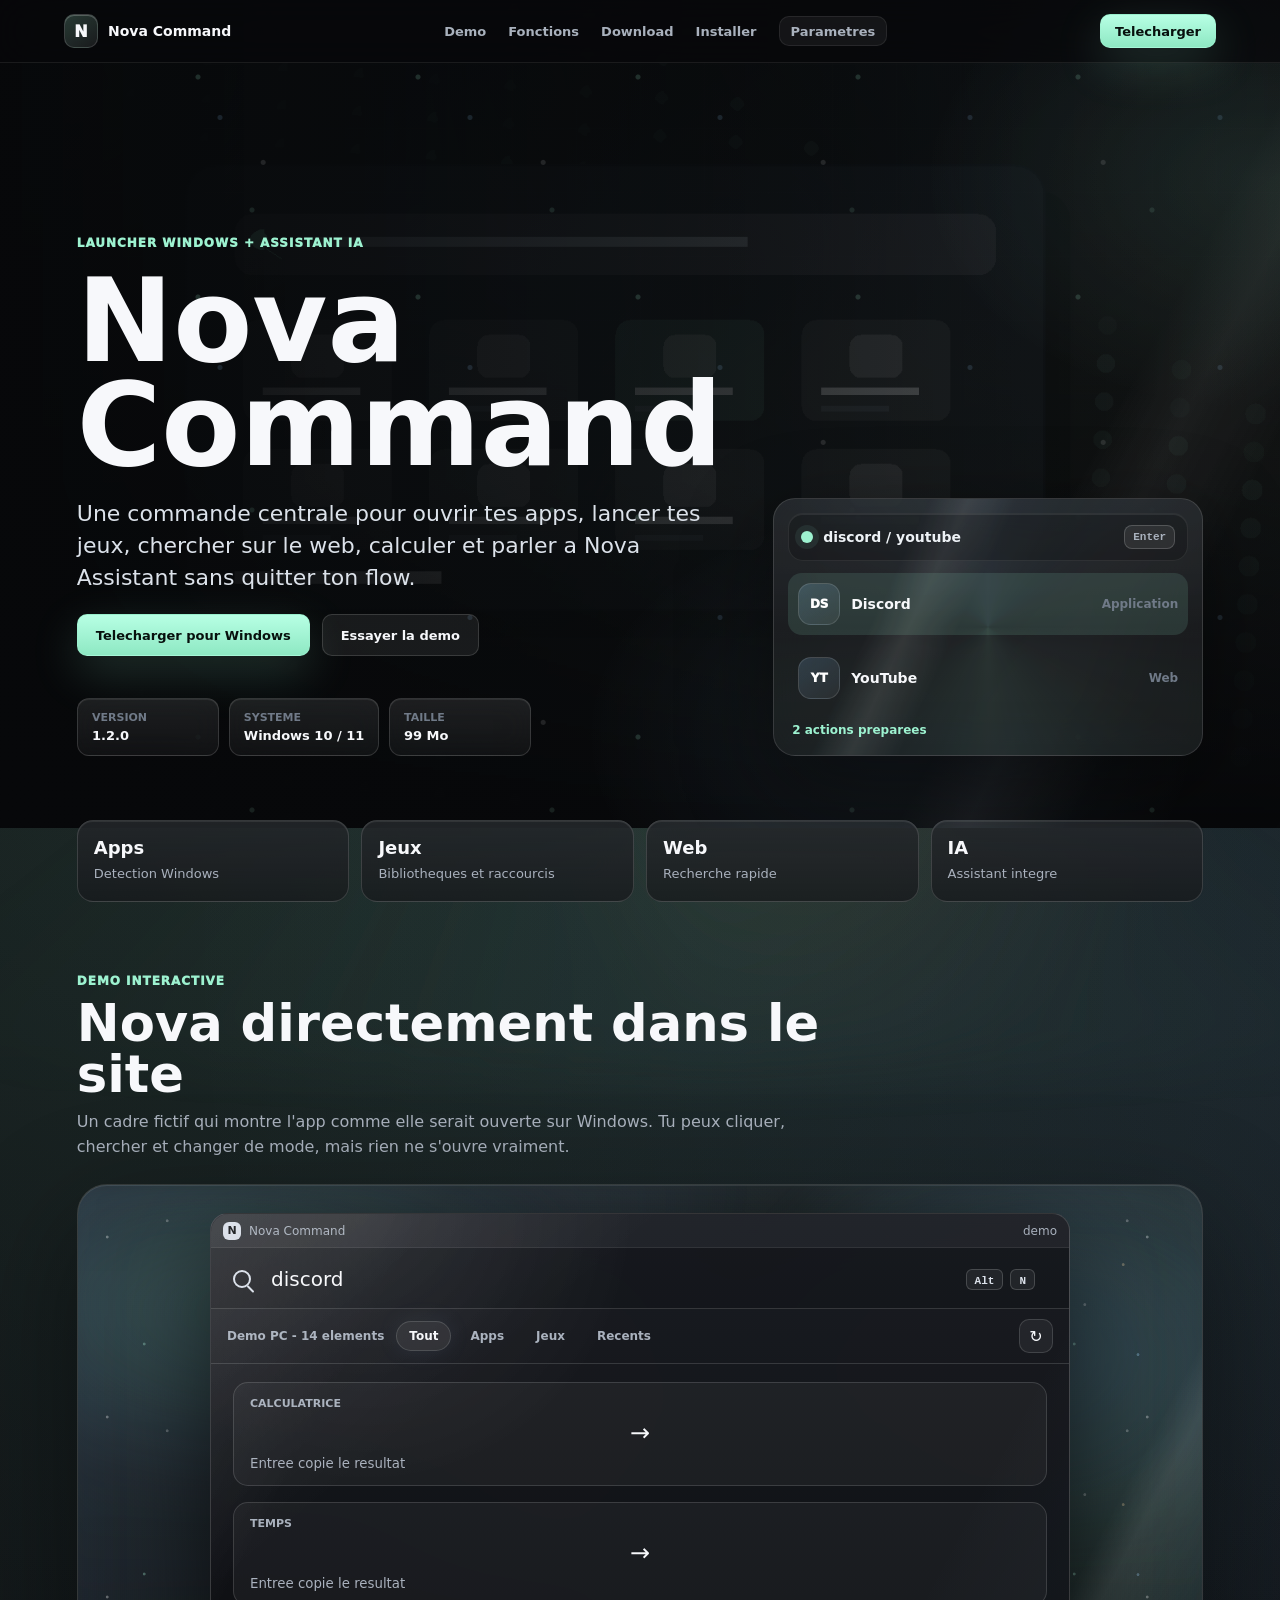
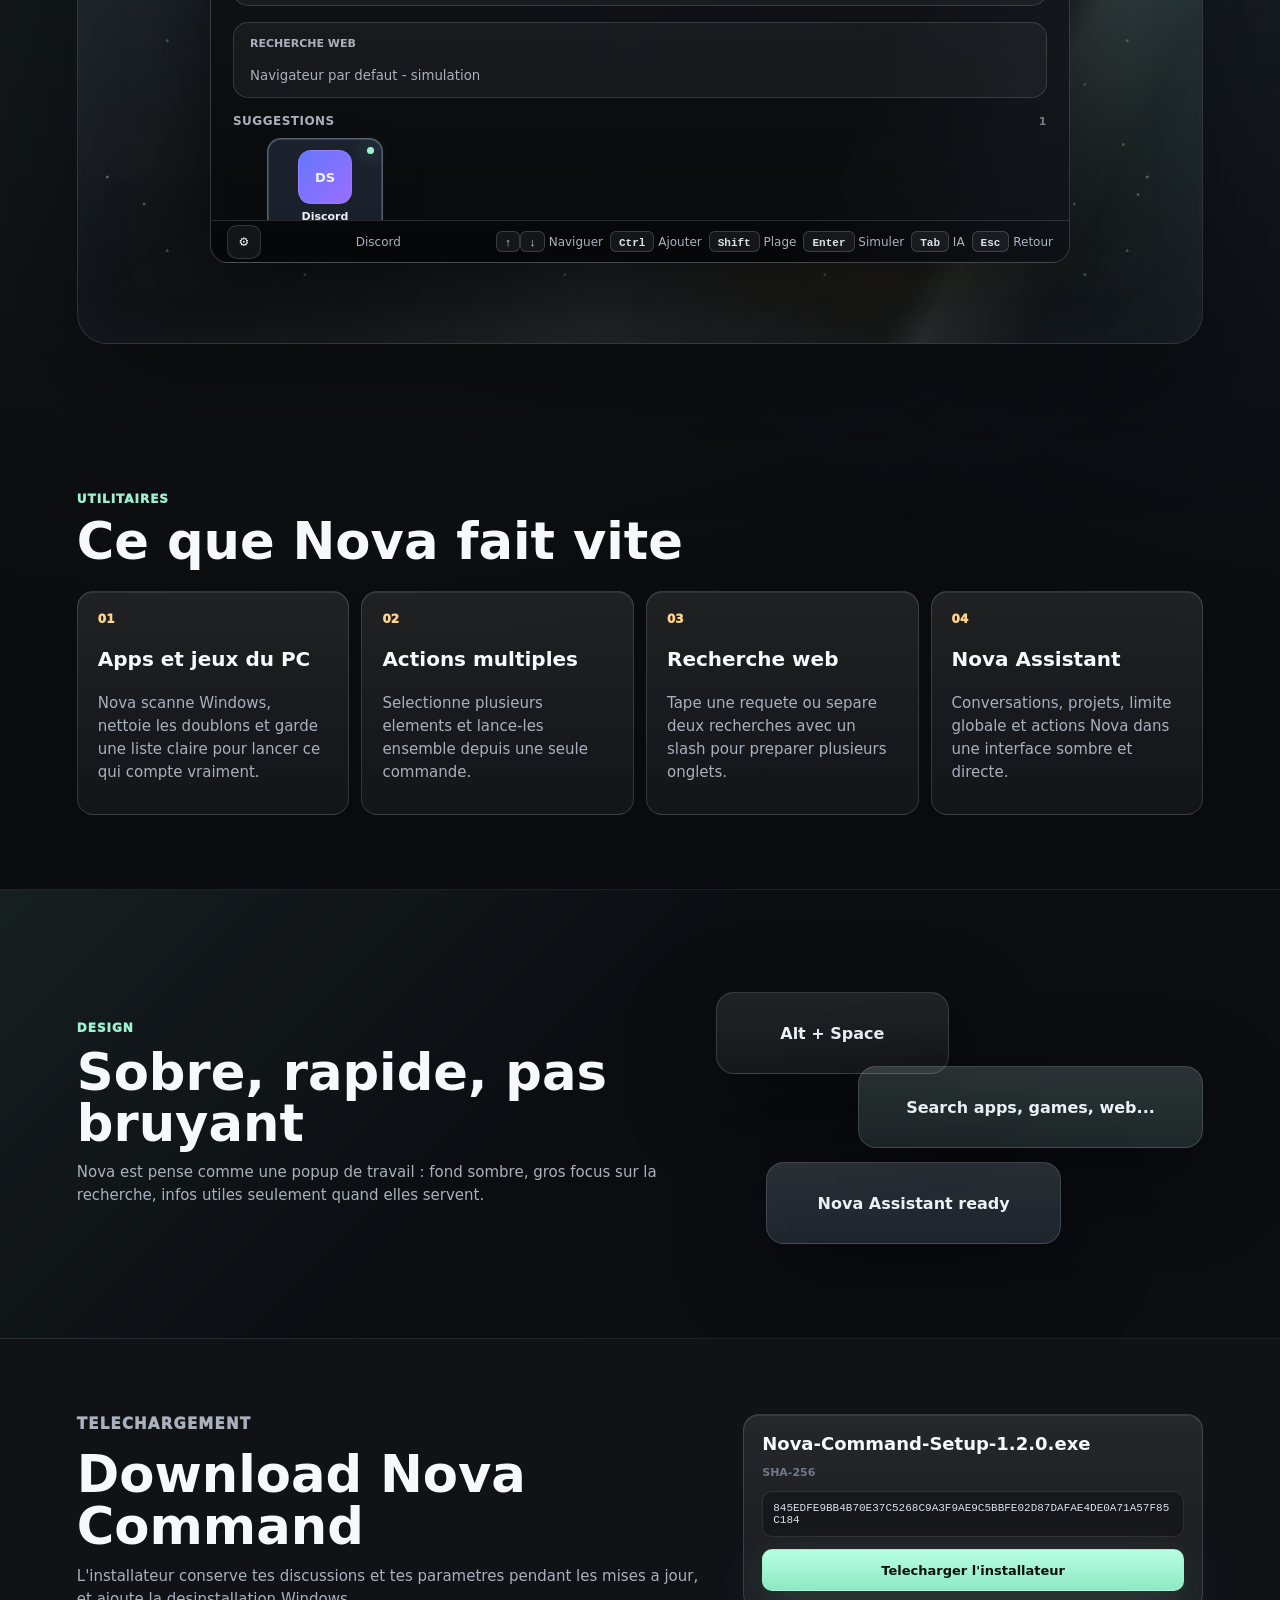
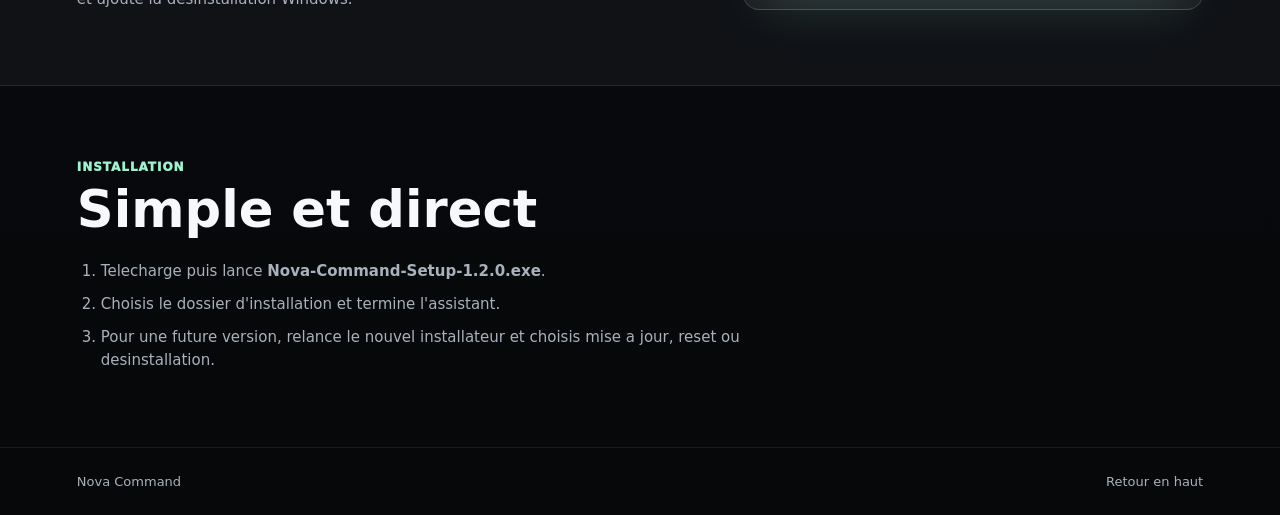
==== commit 66275e54: "Add files via upload" ====
--- a/index.html
+++ b/index.html
@@ -26,8 +26,8 @@
         "applicationCategory": "UtilitiesApplication",
         "operatingSystem": "Windows 10, Windows 11",
         "description": "Launcher Windows sombre avec recherche d'applications, jeux, calculatrice, recherche web et assistant IA.",
-        "downloadUrl": "https://github.com/strideur/strideur.github.io/releases/download/v1.1.0/Nova-Command-Setup-1.1.0.exe",
-        "softwareVersion": "1.1.0",
+        "downloadUrl": "https://github.com/strideur/strideur.github.io/releases/download/v1.2.0/Nova-Command-Setup-1.2.0.exe",
+        "softwareVersion": "1.2.0",
         "author": {
           "@type": "Person",
           "name": "Loic"
@@ -53,7 +53,7 @@
         <a href="#install" data-site-i18n="navInstall">Installer</a>
         <button id="site-settings-button" class="site-settings-button" type="button" data-site-i18n="navSettings">Parametres</button>
       </nav>
-      <a class="top-download" href="https://github.com/strideur/strideur.github.io/releases/download/v1.1.0/Nova-Command-Setup-1.1.0.exe" data-site-i18n="topDownload">Telecharger</a>
+      <a class="top-download" href="https://github.com/strideur/strideur.github.io/releases/download/v1.2.0/Nova-Command-Setup-1.2.0.exe" data-site-i18n="topDownload">Telecharger</a>
     </header>
 
     <aside id="site-settings-panel" class="site-settings-panel" hidden aria-label="Parametres du site">
@@ -87,13 +87,13 @@
             <h1 id="hero-title">Nova Command</h1>
             <p class="hero-copy" data-site-i18n="heroCopy">Une commande centrale pour ouvrir tes apps, lancer tes jeux, chercher sur le web, calculer et parler a Nova Assistant sans quitter ton flow.</p>
             <div class="hero-actions">
-              <a class="primary-action" href="https://github.com/strideur/strideur.github.io/releases/download/v1.1.0/Nova-Command-Setup-1.1.0.exe" data-site-i18n="downloadWindows">Telecharger pour Windows</a>
+              <a class="primary-action" href="https://github.com/strideur/strideur.github.io/releases/download/v1.2.0/Nova-Command-Setup-1.2.0.exe" data-site-i18n="downloadWindows">Telecharger pour Windows</a>
               <a class="secondary-action" href="#demo" data-site-i18n="tryDemo">Essayer la demo</a>
             </div>
             <dl class="hero-facts" aria-label="Informations de telechargement">
               <div>
                 <dt data-site-i18n="factVersion">Version</dt>
-                <dd>1.1.0</dd>
+                <dd>1.2.0</dd>
               </div>
               <div>
                 <dt data-site-i18n="factSystem">Systeme</dt>
@@ -419,10 +419,10 @@
           <p>L'installateur conserve tes discussions et tes parametres pendant les mises a jour, et ajoute la desinstallation Windows.</p>
         </div>
         <div class="download-panel">
-          <strong>Nova-Command-Setup-1.1.0.exe</strong>
+          <strong>Nova-Command-Setup-1.2.0.exe</strong>
           <span>SHA-256</span>
-          <code>3E34AA8E081132E2973163F22141C6613A368CDDC05CEA77E34127FEEC1971A4</code>
-          <a class="primary-action" href="https://github.com/strideur/strideur.github.io/releases/download/v1.1.0/Nova-Command-Setup-1.1.0.exe">Telecharger l'installateur</a>
+          <code>845EDFE9BB4B70E37C5268C9A3F9AE9C5BBFE02D87DAFAE4DE0A71A57F85C184</code>
+          <a class="primary-action" href="https://github.com/strideur/strideur.github.io/releases/download/v1.2.0/Nova-Command-Setup-1.2.0.exe">Telecharger l'installateur</a>
         </div>
       </section>
 
@@ -432,7 +432,7 @@
           <h2>Simple et direct</h2>
         </div>
         <ol>
-          <li>Telecharge puis lance <strong>Nova-Command-Setup-1.1.0.exe</strong>.</li>
+          <li>Telecharge puis lance <strong>Nova-Command-Setup-1.2.0.exe</strong>.</li>
           <li>Choisis le dossier d'installation et termine l'assistant.</li>
           <li>Pour une future version, relance le nouvel installateur et choisis mise a jour, reset ou desinstallation.</li>
         </ol>
